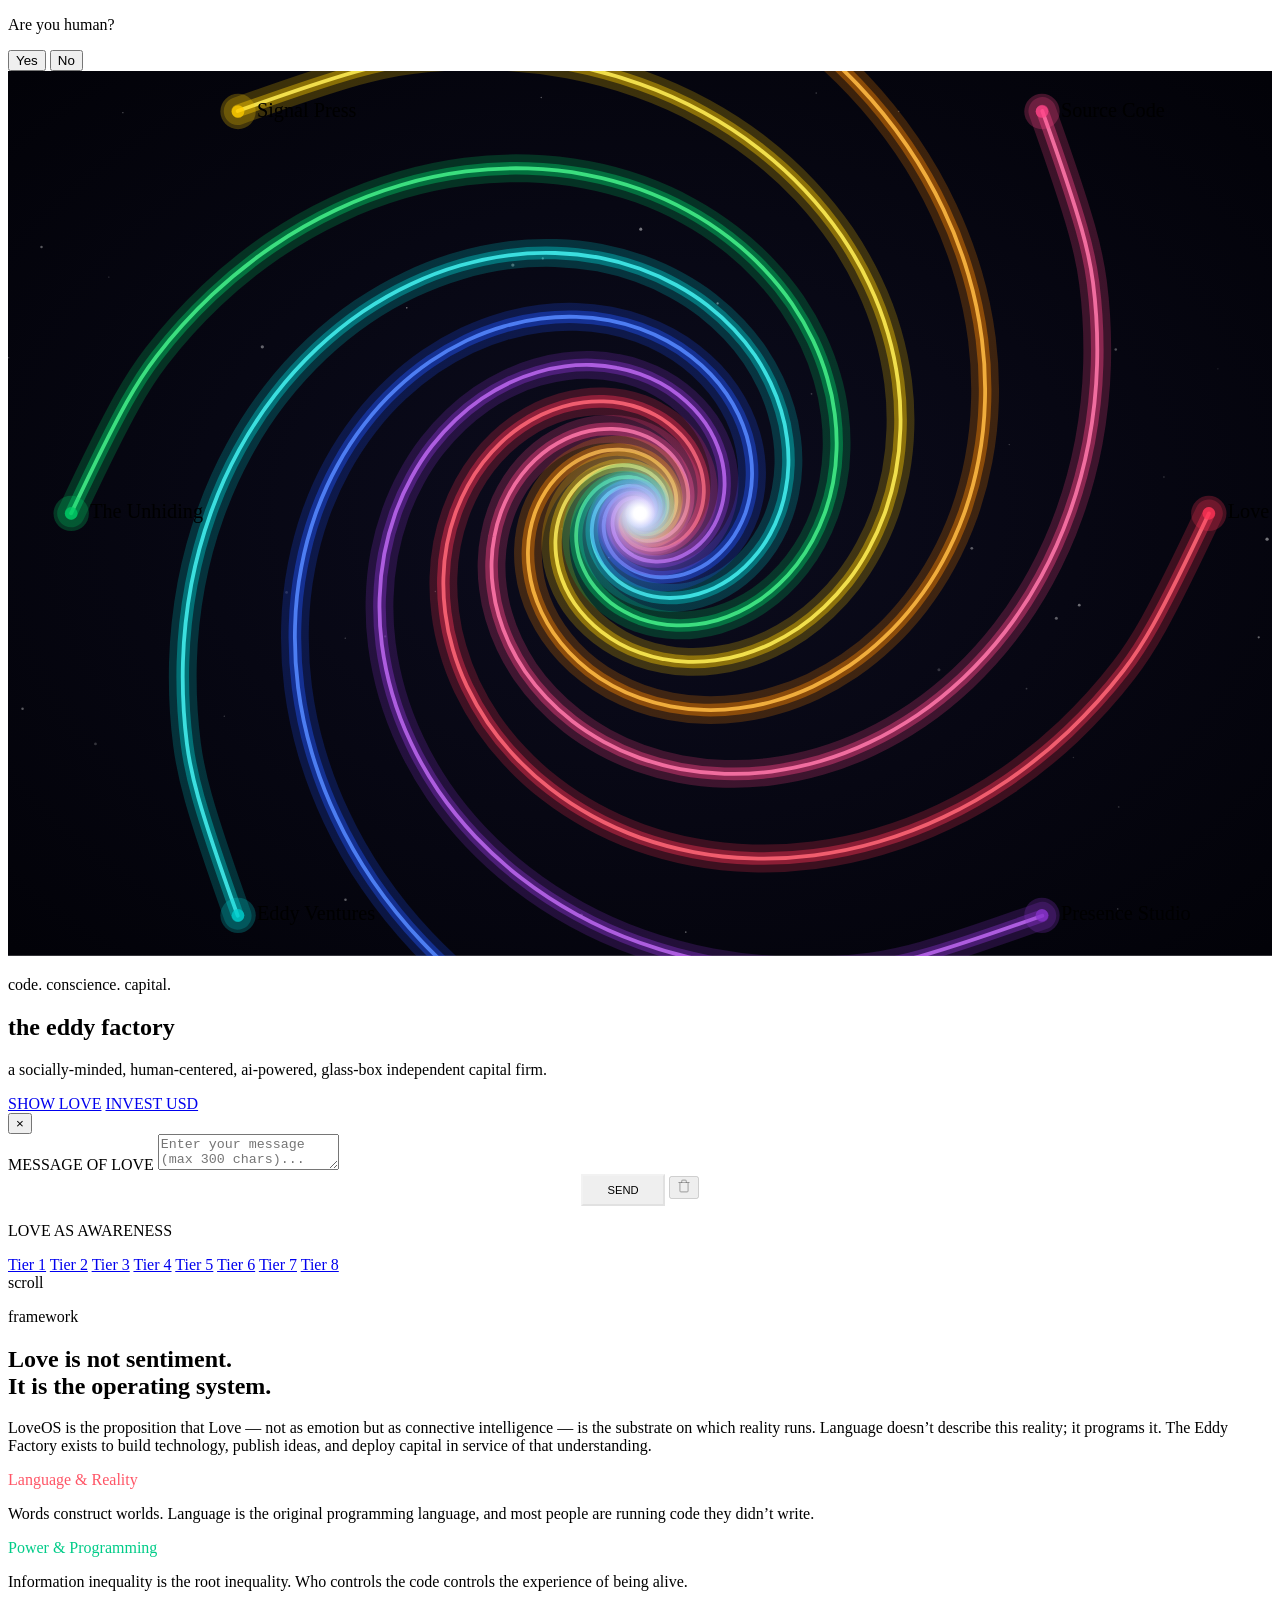
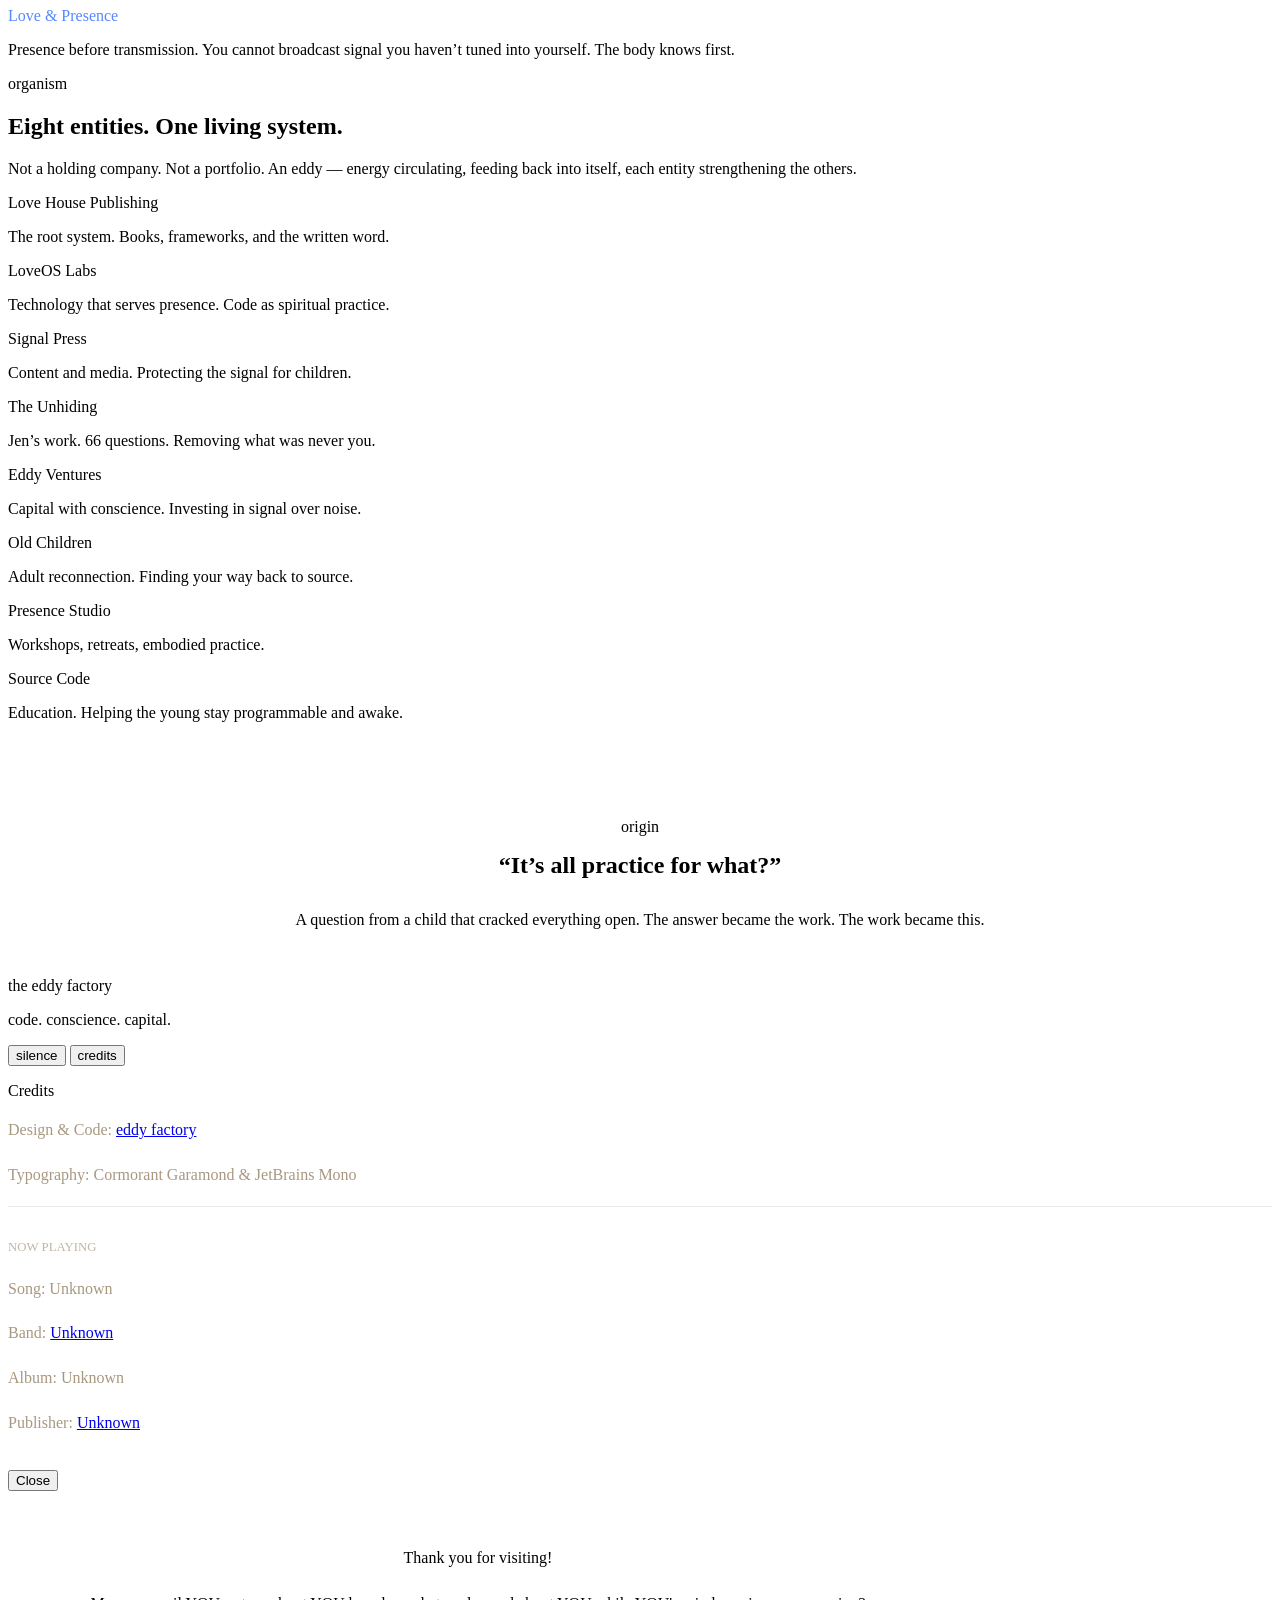
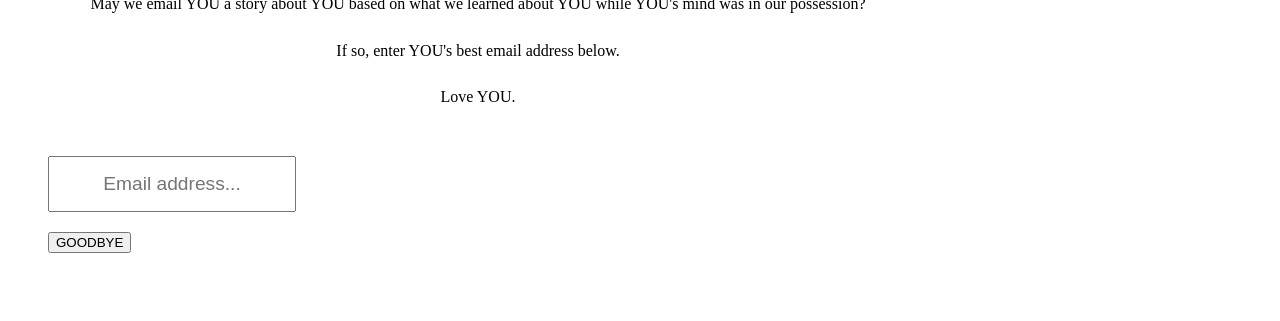
==== index.html @ 9c232c15 "removed nonsense comment" ====
<!DOCTYPE html>
<html lang="en">

<head>
  <meta charset="UTF-8">
  <meta name="viewport" content="width=device-width, initial-scale=1.0">
  <title>the eddy factory — code. conscience. capital.</title>
  <meta name="description" content="a socially-minded, human-centric, ai-powered, glass-box independent capital firm.">
  <link rel="icon" type="image/svg+xml"
    href="data:image/svg+xml,%3Csvg xmlns='http://www.w3.org/2000/svg' viewBox='0 0 100 100'%3E%3Ccircle cx='50' cy='50' r='40' fill='none' stroke='%23a89880' stroke-width='8' opacity='0.5'/%3E%3Ccircle cx='50' cy='50' r='15' fill='%23fffbe6'/%3E%3C/svg%3E">
  <link rel="preconnect" href="https://fonts.googleapis.com">
  <link rel="preconnect" href="https://fonts.gstatic.com" crossorigin>
  <link
    href="https://fonts.googleapis.com/css2?family=Cormorant+Garamond:ital,wght@0,300;0,400;0,500;0,600;1,300;1,400&family=JetBrains+Mono:wght@300;400&display=swap"
    rel="stylesheet">
  <link rel="stylesheet" href="style.css">
</head>

<body>

  <!-- ============================================================
     HUMAN MODAL
     ============================================================ -->
  <div id="humanModal" class="human-modal">
    <div class="human-modal-content">
      <p class="human-modal-q">Are you human?</p>
      <div class="human-modal-actions">
        <button class="human-btn">Yes</button>
        <button class="human-btn">No</button>
      </div>
    </div>
  </div>

  <!-- ============================================================
     HERO: Animated vortex with title overlay
     ============================================================ -->
  <section class="hero">
    <!-- ====== VORTEX SVG START ====== -->
    <svg viewBox="0 0 1000 700" xmlns="http://www.w3.org/2000/svg">
      <defs>
        <radialGradient id="bg" cx="50%" cy="50%" r="70%">
          <stop offset="0%" stop-color="#0c0c1e" />
          <stop offset="100%" stop-color="#020208" />
        </radialGradient>
        <radialGradient id="cg" cx="50%" cy="50%" r="50%">
          <stop offset="0%" stop-color="#ffffff" />
          <stop offset="15%" stop-color="#f0f0ff" stop-opacity="0.95" />
          <stop offset="35%" stop-color="#ccccff" stop-opacity="0.5" />
          <stop offset="60%" stop-color="#8888cc" stop-opacity="0.2" />
          <stop offset="100%" stop-color="#4444aa" stop-opacity="0" />
        </radialGradient>
        <radialGradient id="cw" cx="50%" cy="50%" r="50%">
          <stop offset="0%" stop-color="#ffffff" />
          <stop offset="40%" stop-color="#ffffff" stop-opacity="0.95" />
          <stop offset="100%" stop-color="#eeeeff" stop-opacity="0" />
        </radialGradient>
      </defs>
      <rect width="1000" height="700" fill="url(#bg)" />
      <g fill="#fff">
        <circle cx="639.4" cy="17.5" r="0.6" opacity="0.23" />
        <circle cx="736.5" cy="473.7" r="1.2" opacity="0.18" />
        <circle cx="421.9" cy="20.9" r="0.6" opacity="0.33" />
        <circle cx="26.5" cy="139.2" r="1.0" opacity="0.34" />
        <circle cx="220.4" cy="412.5" r="1.1" opacity="0.15" />
        <circle cx="805.8" cy="488.7" r="0.7" opacity="0.2" />
        <circle cx="957.2" cy="235.6" r="0.5" opacity="0.18" />
        <circle cx="847.5" cy="422.6" r="1.1" opacity="0.41" />
        <circle cx="536.2" cy="681.2" r="0.7" opacity="0.34" />
        <circle cx="829.4" cy="433.0" r="1.2" opacity="0.35" />
        <circle cx="704.6" cy="32.1" r="0.6" opacity="0.25" />
        <circle cx="79.8" cy="163.0" r="0.5" opacity="0.25" />
        <circle cx="635.7" cy="255.4" r="0.7" opacity="0.22" />
        <circle cx="267.0" cy="655.7" r="1.0" opacity="0.36" />
        <circle cx="171.1" cy="510.4" r="0.5" opacity="0.28" />
        <circle cx="989.5" cy="448.0" r="0.9" opacity="0.39" />
        <circle cx="842.9" cy="543.2" r="0.6" opacity="0.16" />
        <circle cx="315.5" cy="187.4" r="0.6" opacity="0.48" />
        <circle cx="876.4" cy="220.3" r="1.0" opacity="0.29" />
        <circle cx="914.5" cy="321.2" r="0.6" opacity="0.24" />
        <circle cx="561.4" cy="183.9" r="0.9" opacity="0.46" />
        <circle cx="399.4" cy="153.5" r="1.3" opacity="0.33" />
        <circle cx="90.9" cy="33.0" r="0.5" opacity="0.37" />
        <circle cx="792.1" cy="295.5" r="0.5" opacity="0.28" />
        <circle cx="996.1" cy="370.4" r="1.3" opacity="0.45" />
        <circle cx="11.5" cy="504.5" r="1.0" opacity="0.34" />
        <circle cx="266.8" cy="448.7" r="0.5" opacity="0.3" />
        <circle cx="453.7" cy="667.7" r="1.2" opacity="0.24" />
        <circle cx="500.6" cy="125.1" r="1.2" opacity="0.45" />
        <circle cx="298.4" cy="447.3" r="0.9" opacity="0.2" />
        <circle cx="762.5" cy="377.6" r="1.1" opacity="0.34" />
        <circle cx="0.6" cy="226.9" r="0.4" opacity="0.48" />
        <circle cx="878.7" cy="582.2" r="0.7" opacity="0.17" />
        <circle cx="878.0" cy="662.9" r="0.5" opacity="0.32" />
        <circle cx="69.2" cy="532.4" r="1.1" opacity="0.19" />
        <circle cx="475.3" cy="384.9" r="0.6" opacity="0.46" />
        <circle cx="423.1" cy="148.3" r="0.9" opacity="0.41" />
        <circle cx="201.2" cy="218.2" r="1.3" opacity="0.38" />
        <circle cx="438.1" cy="362.3" r="0.5" opacity="0.23" />
        <circle cx="338.1" cy="411.8" r="0.6" opacity="0.23" />
      </g>
      <g class="spiral-group">
        <path
          d="M 950.1,350.0 C 909.1,436.9 896.3,456.4 882.5,474.3 C 869.1,491.7 854.3,507.9 838.8,522.6 C 823.7,536.9 807.4,549.9 790.8,561.3 C 774.6,572.3 757.5,582.1 740.2,590.2 C 723.5,598.2 706.1,604.7 688.8,609.8 C 671.9,614.8 654.7,618.3 637.8,620.5 C 621.4,622.6 604.8,623.4 588.7,622.9 C 573.0,622.5 557.4,620.8 542.4,617.9 C 527.9,615.2 513.6,611.3 500.0,606.5 C 486.8,601.7 474.0,596.0 462.1,589.4 C 450.5,583.1 439.4,575.8 429.2,567.9 C 419.3,560.3 410.0,551.9 401.7,543.0 C 393.5,534.4 386.1,525.2 379.6,515.7 C 373.3,506.4 367.8,496.7 363.1,486.9 C 358.6,477.3 354.8,467.4 352.0,457.6 C 349.1,448.0 347.1,438.2 345.9,428.5 C 344.7,419.2 344.2,409.7 344.5,400.5 C 344.7,391.6 345.7,382.7 347.3,374.2 C 348.9,365.9 351.1,357.7 353.9,350.0 C 356.6,342.5 359.9,335.2 363.6,328.4 C 367.2,321.8 371.3,315.5 375.8,309.7 C 380.2,304.0 385.0,298.7 390.0,294.0 C 394.9,289.3 400.2,285.1 405.6,281.4 C 410.9,277.8 416.4,274.7 422.0,272.0 C 427.5,269.4 433.1,267.3 438.7,265.6 C 444.2,264.0 449.8,262.9 455.3,262.2 C 460.6,261.5 466.0,261.2 471.2,261.4 C 476.3,261.5 481.4,262.1 486.2,263.0 C 490.9,263.9 495.6,265.2 500.0,266.7 C 504.3,268.3 508.4,270.1 512.3,272.3 C 516.1,274.3 519.7,276.7 523.0,279.2 C 526.2,281.7 529.2,284.5 531.9,287.3 C 534.6,290.1 537.0,293.1 539.1,296.2 C 541.1,299.2 542.9,302.4 544.4,305.6 C 545.9,308.7 547.1,311.9 548.1,315.1 C 549.0,318.2 549.6,321.4 550.0,324.5 C 550.4,327.5 550.6,330.6 550.5,333.6 C 550.4,336.5 550.1,339.4 549.6,342.1 C 549.1,344.8 548.3,347.5 547.4,350.0 C 546.6,352.4 545.5,354.8 544.3,357.0 C 543.1,359.2 541.8,361.2 540.3,363.1 C 538.9,364.9 537.3,366.6 535.7,368.2 C 534.1,369.7 532.4,371.1 530.6,372.3 C 528.9,373.4 527.1,374.5 525.3,375.3 C 523.6,376.2 521.7,376.9 519.9,377.4 C 518.1,377.9 516.3,378.3 514.5,378.5 C 512.8,378.7 511.0,378.8 509.3,378.8 C 507.7,378.7 506.1,378.5 504.5,378.2 C 502.9,378.0 501.4,377.5 500.0,377.0 C 498.6,376.5 497.3,375.9 496.0,375.2 C 494.8,374.6 493.6,373.8 492.5,373.0 C 491.5,372.2 490.5,371.3 489.6,370.3 C 488.8,369.4 488.0,368.5 487.3,367.5 C 486.6,366.5 486.1,365.5 485.6,364.4 C 485.1,363.4 484.7,362.4 484.4,361.3 C 484.1,360.3 483.9,359.3 483.8,358.3 C 483.6,357.3 483.6,356.3 483.6,355.3 C 483.6,354.4 483.7,353.4 483.9,352.5 C 484.1,351.7 484.3,350.8 484.6,350.0 C 484.9,349.2 485.2,348.4 485.6,347.7 C 486.0,347.0 486.4,346.4 486.9,345.7 C 487.4,345.2 487.9,344.6 488.4,344.1 C 488.9,343.6 489.5,343.2 490.1,342.8 C 490.6,342.4 491.2,342.1 491.8,341.8 C 492.4,341.5 492.9,341.3 493.5,341.1 C 494.1,340.9 494.7,340.8 495.3,340.7 C 495.8,340.7 496.4,340.6 497.0,340.7 C 497.5,340.7 498.0,340.7 498.5,340.8 C 499.0,340.9 499.5,341.1 500.0,341.2 C 500.5,341.4 500.9,341.6 501.3,341.8 C 501.7,342.0 502.1,342.3 502.4,342.5 C 502.8,342.8 503.1,343.1 503.4,343.4 C 503.6,343.7 503.9,344.0 504.1,344.3 C 504.3,344.6 504.5,345.0 504.7,345.3 C 504.8,345.6 505.0,346.0 505.1,346.3 C 505.2,346.6 505.2,347.0 505.3,347.3 C 505.3,347.6 505.3,348.0 505.3,348.3 C 505.3,348.6 505.3,348.9 505.2,349.2 C 505.2,349.5 505.0,349.9 505.0,350.0"
          fill="none" stroke="#ff3355" stroke-width="22" stroke-linecap="round" opacity="0.22" />
        <path
          d="M 950.1,350.0 C 909.1,436.9 896.3,456.4 882.5,474.3 C 869.1,491.7 854.3,507.9 838.8,522.6 C 823.7,536.9 807.4,549.9 790.8,561.3 C 774.6,572.3 757.5,582.1 740.2,590.2 C 723.5,598.2 706.1,604.7 688.8,609.8 C 671.9,614.8 654.7,618.3 637.8,620.5 C 621.4,622.6 604.8,623.4 588.7,622.9 C 573.0,622.5 557.4,620.8 542.4,617.9 C 527.9,615.2 513.6,611.3 500.0,606.5 C 486.8,601.7 474.0,596.0 462.1,589.4 C 450.5,583.1 439.4,575.8 429.2,567.9 C 419.3,560.3 410.0,551.9 401.7,543.0 C 393.5,534.4 386.1,525.2 379.6,515.7 C 373.3,506.4 367.8,496.7 363.1,486.9 C 358.6,477.3 354.8,467.4 352.0,457.6 C 349.1,448.0 347.1,438.2 345.9,428.5 C 344.7,419.2 344.2,409.7 344.5,400.5 C 344.7,391.6 345.7,382.7 347.3,374.2 C 348.9,365.9 351.1,357.7 353.9,350.0 C 356.6,342.5 359.9,335.2 363.6,328.4 C 367.2,321.8 371.3,315.5 375.8,309.7 C 380.2,304.0 385.0,298.7 390.0,294.0 C 394.9,289.3 400.2,285.1 405.6,281.4 C 410.9,277.8 416.4,274.7 422.0,272.0 C 427.5,269.4 433.1,267.3 438.7,265.6 C 444.2,264.0 449.8,262.9 455.3,262.2 C 460.6,261.5 466.0,261.2 471.2,261.4 C 476.3,261.5 481.4,262.1 486.2,263.0 C 490.9,263.9 495.6,265.2 500.0,266.7 C 504.3,268.3 508.4,270.1 512.3,272.3 C 516.1,274.3 519.7,276.7 523.0,279.2 C 526.2,281.7 529.2,284.5 531.9,287.3 C 534.6,290.1 537.0,293.1 539.1,296.2 C 541.1,299.2 542.9,302.4 544.4,305.6 C 545.9,308.7 547.1,311.9 548.1,315.1 C 549.0,318.2 549.6,321.4 550.0,324.5 C 550.4,327.5 550.6,330.6 550.5,333.6 C 550.4,336.5 550.1,339.4 549.6,342.1 C 549.1,344.8 548.3,347.5 547.4,350.0 C 546.6,352.4 545.5,354.8 544.3,357.0 C 543.1,359.2 541.8,361.2 540.3,363.1 C 538.9,364.9 537.3,366.6 535.7,368.2 C 534.1,369.7 532.4,371.1 530.6,372.3 C 528.9,373.4 527.1,374.5 525.3,375.3 C 523.6,376.2 521.7,376.9 519.9,377.4 C 518.1,377.9 516.3,378.3 514.5,378.5 C 512.8,378.7 511.0,378.8 509.3,378.8 C 507.7,378.7 506.1,378.5 504.5,378.2 C 502.9,378.0 501.4,377.5 500.0,377.0 C 498.6,376.5 497.3,375.9 496.0,375.2 C 494.8,374.6 493.6,373.8 492.5,373.0 C 491.5,372.2 490.5,371.3 489.6,370.3 C 488.8,369.4 488.0,368.5 487.3,367.5 C 486.6,366.5 486.1,365.5 485.6,364.4 C 485.1,363.4 484.7,362.4 484.4,361.3 C 484.1,360.3 483.9,359.3 483.8,358.3 C 483.6,357.3 483.6,356.3 483.6,355.3 C 483.6,354.4 483.7,353.4 483.9,352.5 C 484.1,351.7 484.3,350.8 484.6,350.0 C 484.9,349.2 485.2,348.4 485.6,347.7 C 486.0,347.0 486.4,346.4 486.9,345.7 C 487.4,345.2 487.9,344.6 488.4,344.1 C 488.9,343.6 489.5,343.2 490.1,342.8 C 490.6,342.4 491.2,342.1 491.8,341.8 C 492.4,341.5 492.9,341.3 493.5,341.1 C 494.1,340.9 494.7,340.8 495.3,340.7 C 495.8,340.7 496.4,340.6 497.0,340.7 C 497.5,340.7 498.0,340.7 498.5,340.8 C 499.0,340.9 499.5,341.1 500.0,341.2 C 500.5,341.4 500.9,341.6 501.3,341.8 C 501.7,342.0 502.1,342.3 502.4,342.5 C 502.8,342.8 503.1,343.1 503.4,343.4 C 503.6,343.7 503.9,344.0 504.1,344.3 C 504.3,344.6 504.5,345.0 504.7,345.3 C 504.8,345.6 505.0,346.0 505.1,346.3 C 505.2,346.6 505.2,347.0 505.3,347.3 C 505.3,347.6 505.3,348.0 505.3,348.3 C 505.3,348.6 505.3,348.9 505.2,349.2 C 505.2,349.5 505.0,349.9 505.0,350.0"
          fill="none" stroke="#ff3355" stroke-width="10" stroke-linecap="round" opacity="0.4" />
        <path
          d="M 950.1,350.0 C 909.1,436.9 896.3,456.4 882.5,474.3 C 869.1,491.7 854.3,507.9 838.8,522.6 C 823.7,536.9 807.4,549.9 790.8,561.3 C 774.6,572.3 757.5,582.1 740.2,590.2 C 723.5,598.2 706.1,604.7 688.8,609.8 C 671.9,614.8 654.7,618.3 637.8,620.5 C 621.4,622.6 604.8,623.4 588.7,622.9 C 573.0,622.5 557.4,620.8 542.4,617.9 C 527.9,615.2 513.6,611.3 500.0,606.5 C 486.8,601.7 474.0,596.0 462.1,589.4 C 450.5,583.1 439.4,575.8 429.2,567.9 C 419.3,560.3 410.0,551.9 401.7,543.0 C 393.5,534.4 386.1,525.2 379.6,515.7 C 373.3,506.4 367.8,496.7 363.1,486.9 C 358.6,477.3 354.8,467.4 352.0,457.6 C 349.1,448.0 347.1,438.2 345.9,428.5 C 344.7,419.2 344.2,409.7 344.5,400.5 C 344.7,391.6 345.7,382.7 347.3,374.2 C 348.9,365.9 351.1,357.7 353.9,350.0 C 356.6,342.5 359.9,335.2 363.6,328.4 C 367.2,321.8 371.3,315.5 375.8,309.7 C 380.2,304.0 385.0,298.7 390.0,294.0 C 394.9,289.3 400.2,285.1 405.6,281.4 C 410.9,277.8 416.4,274.7 422.0,272.0 C 427.5,269.4 433.1,267.3 438.7,265.6 C 444.2,264.0 449.8,262.9 455.3,262.2 C 460.6,261.5 466.0,261.2 471.2,261.4 C 476.3,261.5 481.4,262.1 486.2,263.0 C 490.9,263.9 495.6,265.2 500.0,266.7 C 504.3,268.3 508.4,270.1 512.3,272.3 C 516.1,274.3 519.7,276.7 523.0,279.2 C 526.2,281.7 529.2,284.5 531.9,287.3 C 534.6,290.1 537.0,293.1 539.1,296.2 C 541.1,299.2 542.9,302.4 544.4,305.6 C 545.9,308.7 547.1,311.9 548.1,315.1 C 549.0,318.2 549.6,321.4 550.0,324.5 C 550.4,327.5 550.6,330.6 550.5,333.6 C 550.4,336.5 550.1,339.4 549.6,342.1 C 549.1,344.8 548.3,347.5 547.4,350.0 C 546.6,352.4 545.5,354.8 544.3,357.0 C 543.1,359.2 541.8,361.2 540.3,363.1 C 538.9,364.9 537.3,366.6 535.7,368.2 C 534.1,369.7 532.4,371.1 530.6,372.3 C 528.9,373.4 527.1,374.5 525.3,375.3 C 523.6,376.2 521.7,376.9 519.9,377.4 C 518.1,377.9 516.3,378.3 514.5,378.5 C 512.8,378.7 511.0,378.8 509.3,378.8 C 507.7,378.7 506.1,378.5 504.5,378.2 C 502.9,378.0 501.4,377.5 500.0,377.0 C 498.6,376.5 497.3,375.9 496.0,375.2 C 494.8,374.6 493.6,373.8 492.5,373.0 C 491.5,372.2 490.5,371.3 489.6,370.3 C 488.8,369.4 488.0,368.5 487.3,367.5 C 486.6,366.5 486.1,365.5 485.6,364.4 C 485.1,363.4 484.7,362.4 484.4,361.3 C 484.1,360.3 483.9,359.3 483.8,358.3 C 483.6,357.3 483.6,356.3 483.6,355.3 C 483.6,354.4 483.7,353.4 483.9,352.5 C 484.1,351.7 484.3,350.8 484.6,350.0 C 484.9,349.2 485.2,348.4 485.6,347.7 C 486.0,347.0 486.4,346.4 486.9,345.7 C 487.4,345.2 487.9,344.6 488.4,344.1 C 488.9,343.6 489.5,343.2 490.1,342.8 C 490.6,342.4 491.2,342.1 491.8,341.8 C 492.4,341.5 492.9,341.3 493.5,341.1 C 494.1,340.9 494.7,340.8 495.3,340.7 C 495.8,340.7 496.4,340.6 497.0,340.7 C 497.5,340.7 498.0,340.7 498.5,340.8 C 499.0,340.9 499.5,341.1 500.0,341.2 C 500.5,341.4 500.9,341.6 501.3,341.8 C 501.7,342.0 502.1,342.3 502.4,342.5 C 502.8,342.8 503.1,343.1 503.4,343.4 C 503.6,343.7 503.9,344.0 504.1,344.3 C 504.3,344.6 504.5,345.0 504.7,345.3 C 504.8,345.6 505.0,346.0 505.1,346.3 C 505.2,346.6 505.2,347.0 505.3,347.3 C 505.3,347.6 505.3,348.0 505.3,348.3 C 505.3,348.6 505.3,348.9 505.2,349.2 C 505.2,349.5 505.0,349.9 505.0,350.0"
          fill="none" stroke="#ff6677" stroke-width="3" stroke-linecap="round" opacity="0.88" />
        <path
          d="M 818.3,31.7 C 850.7,122.2 855.5,145.0 858.4,167.4 C 861.2,189.2 862.2,211.2 861.6,232.5 C 861.0,253.3 858.7,273.9 855.0,293.8 C 851.3,313.1 846.2,332.0 839.7,350.0 C 833.5,367.5 825.9,384.4 817.2,400.2 C 808.8,415.6 799.2,430.3 788.7,443.8 C 778.6,456.9 767.4,469.2 755.7,480.3 C 744.3,491.0 732.1,500.9 719.5,509.5 C 707.2,517.8 694.4,525.2 681.3,531.3 C 668.7,537.3 655.6,542.3 642.5,546.1 C 629.8,549.8 616.8,552.5 604.0,554.2 C 591.6,555.8 579.1,556.4 566.9,556.0 C 555.1,555.7 543.3,554.4 532.0,552.3 C 521.0,550.2 510.2,547.2 500.0,543.6 C 490.0,540.0 480.4,535.7 471.4,530.7 C 462.6,525.9 454.2,520.5 446.5,514.5 C 439.1,508.7 432.1,502.4 425.8,495.7 C 419.6,489.2 414.0,482.2 409.1,475.1 C 404.4,468.1 400.2,460.7 396.7,453.3 C 393.3,446.1 390.4,438.6 388.3,431.2 C 386.1,424.0 384.6,416.6 383.7,409.3 C 382.7,402.2 382.4,395.1 382.6,388.1 C 382.8,381.4 383.5,374.7 384.8,368.3 C 385.9,362.0 387.6,355.8 389.7,350.0 C 391.7,344.3 394.2,338.8 397.0,333.7 C 399.7,328.7 402.9,323.9 406.3,319.5 C 409.6,315.3 413.2,311.3 417.0,307.7 C 420.7,304.2 424.7,301.0 428.7,298.2 C 432.7,295.5 436.9,293.1 441.1,291.1 C 445.2,289.2 449.5,287.6 453.7,286.3 C 457.9,285.1 462.1,284.2 466.2,283.7 C 470.3,283.2 474.3,283.0 478.3,283.1 C 482.1,283.2 485.9,283.6 489.6,284.3 C 493.2,285.0 496.7,286.0 500.0,287.2 C 503.2,288.3 506.4,289.7 509.3,291.3 C 512.1,292.9 514.9,294.7 517.4,296.6 C 519.8,298.5 522.1,300.5 524.1,302.7 C 526.1,304.8 527.9,307.1 529.5,309.4 C 531.0,311.7 532.4,314.0 533.5,316.5 C 534.7,318.8 535.6,321.2 536.3,323.6 C 537.0,326.0 537.5,328.4 537.8,330.8 C 538.1,333.1 538.2,335.4 538.1,337.6 C 538.0,339.8 537.8,342.0 537.4,344.1 C 537.0,346.1 536.5,348.1 535.8,350.0 C 535.2,351.8 534.3,353.6 533.4,355.3 C 532.5,356.9 531.5,358.5 530.4,359.9 C 529.4,361.3 528.2,362.6 527.0,363.7 C 525.7,364.9 524.5,365.9 523.1,366.8 C 521.8,367.7 520.5,368.5 519.1,369.1 C 517.8,369.7 516.4,370.3 515.0,370.7 C 513.7,371.1 512.3,371.3 511.0,371.5 C 509.7,371.7 508.3,371.8 507.1,371.7 C 505.8,371.7 504.6,371.5 503.4,371.3 C 502.2,371.1 501.1,370.8 500.0,370.4 C 499.0,370.0 497.9,369.6 497.0,369.0 C 496.1,368.5 495.2,368.0 494.4,367.3 C 493.6,366.7 492.8,366.1 492.2,365.4 C 491.5,364.7 490.9,363.9 490.4,363.2 C 489.9,362.4 489.5,361.7 489.1,360.9 C 488.7,360.1 488.5,359.3 488.2,358.6 C 488.0,357.8 487.8,357.0 487.7,356.2 C 487.6,355.5 487.6,354.8 487.6,354.0 C 487.6,353.3 487.7,352.6 487.9,351.9 C 488.0,351.3 488.2,350.6 488.4,350.0 C 488.6,349.4 488.8,348.8 489.1,348.3 C 489.4,347.8 489.8,347.3 490.1,346.8 C 490.5,346.3 490.8,345.9 491.3,345.5 C 491.6,345.2 492.1,344.8 492.5,344.5 C 492.9,344.3 493.3,344.0 493.8,343.8 C 494.2,343.6 494.7,343.4 495.1,343.3 C 495.6,343.2 496.0,343.1 496.4,343.0 C 496.9,343.0 497.3,342.9 497.7,343.0 C 498.1,343.0 498.5,343.0 498.9,343.1 C 499.3,343.1 499.6,343.3 500.0,343.4 C 500.3,343.5 500.7,343.6 501.0,343.8 C 501.3,344.0 501.6,344.2 501.8,344.4 C 502.1,344.6 502.3,344.8 502.5,345.0 C 502.7,345.2 502.9,345.5 503.1,345.7 C 503.3,346.0 503.5,346.3 503.5,346.5"
          fill="none" stroke="#ff4488" stroke-width="22" stroke-linecap="round" opacity="0.22" />
        <path
          d="M 818.3,31.7 C 850.7,122.2 855.5,145.0 858.4,167.4 C 861.2,189.2 862.2,211.2 861.6,232.5 C 861.0,253.3 858.7,273.9 855.0,293.8 C 851.3,313.1 846.2,332.0 839.7,350.0 C 833.5,367.5 825.9,384.4 817.2,400.2 C 808.8,415.6 799.2,430.3 788.7,443.8 C 778.6,456.9 767.4,469.2 755.7,480.3 C 744.3,491.0 732.1,500.9 719.5,509.5 C 707.2,517.8 694.4,525.2 681.3,531.3 C 668.7,537.3 655.6,542.3 642.5,546.1 C 629.8,549.8 616.8,552.5 604.0,554.2 C 591.6,555.8 579.1,556.4 566.9,556.0 C 555.1,555.7 543.3,554.4 532.0,552.3 C 521.0,550.2 510.2,547.2 500.0,543.6 C 490.0,540.0 480.4,535.7 471.4,530.7 C 462.6,525.9 454.2,520.5 446.5,514.5 C 439.1,508.7 432.1,502.4 425.8,495.7 C 419.6,489.2 414.0,482.2 409.1,475.1 C 404.4,468.1 400.2,460.7 396.7,453.3 C 393.3,446.1 390.4,438.6 388.3,431.2 C 386.1,424.0 384.6,416.6 383.7,409.3 C 382.7,402.2 382.4,395.1 382.6,388.1 C 382.8,381.4 383.5,374.7 384.8,368.3 C 385.9,362.0 387.6,355.8 389.7,350.0 C 391.7,344.3 394.2,338.8 397.0,333.7 C 399.7,328.7 402.9,323.9 406.3,319.5 C 409.6,315.3 413.2,311.3 417.0,307.7 C 420.7,304.2 424.7,301.0 428.7,298.2 C 432.7,295.5 436.9,293.1 441.1,291.1 C 445.2,289.2 449.5,287.6 453.7,286.3 C 457.9,285.1 462.1,284.2 466.2,283.7 C 470.3,283.2 474.3,283.0 478.3,283.1 C 482.1,283.2 485.9,283.6 489.6,284.3 C 493.2,285.0 496.7,286.0 500.0,287.2 C 503.2,288.3 506.4,289.7 509.3,291.3 C 512.1,292.9 514.9,294.7 517.4,296.6 C 519.8,298.5 522.1,300.5 524.1,302.7 C 526.1,304.8 527.9,307.1 529.5,309.4 C 531.0,311.7 532.4,314.0 533.5,316.5 C 534.7,318.8 535.6,321.2 536.3,323.6 C 537.0,326.0 537.5,328.4 537.8,330.8 C 538.1,333.1 538.2,335.4 538.1,337.6 C 538.0,339.8 537.8,342.0 537.4,344.1 C 537.0,346.1 536.5,348.1 535.8,350.0 C 535.2,351.8 534.3,353.6 533.4,355.3 C 532.5,356.9 531.5,358.5 530.4,359.9 C 529.4,361.3 528.2,362.6 527.0,363.7 C 525.7,364.9 524.5,365.9 523.1,366.8 C 521.8,367.7 520.5,368.5 519.1,369.1 C 517.8,369.7 516.4,370.3 515.0,370.7 C 513.7,371.1 512.3,371.3 511.0,371.5 C 509.7,371.7 508.3,371.8 507.1,371.7 C 505.8,371.7 504.6,371.5 503.4,371.3 C 502.2,371.1 501.1,370.8 500.0,370.4 C 499.0,370.0 497.9,369.6 497.0,369.0 C 496.1,368.5 495.2,368.0 494.4,367.3 C 493.6,366.7 492.8,366.1 492.2,365.4 C 491.5,364.7 490.9,363.9 490.4,363.2 C 489.9,362.4 489.5,361.7 489.1,360.9 C 488.7,360.1 488.5,359.3 488.2,358.6 C 488.0,357.8 487.8,357.0 487.7,356.2 C 487.6,355.5 487.6,354.8 487.6,354.0 C 487.6,353.3 487.7,352.6 487.9,351.9 C 488.0,351.3 488.2,350.6 488.4,350.0 C 488.6,349.4 488.8,348.8 489.1,348.3 C 489.4,347.8 489.8,347.3 490.1,346.8 C 490.5,346.3 490.8,345.9 491.3,345.5 C 491.6,345.2 492.1,344.8 492.5,344.5 C 492.9,344.3 493.3,344.0 493.8,343.8 C 494.2,343.6 494.7,343.4 495.1,343.3 C 495.6,343.2 496.0,343.1 496.4,343.0 C 496.9,343.0 497.3,342.9 497.7,343.0 C 498.1,343.0 498.5,343.0 498.9,343.1 C 499.3,343.1 499.6,343.3 500.0,343.4 C 500.3,343.5 500.7,343.6 501.0,343.8 C 501.3,344.0 501.6,344.2 501.8,344.4 C 502.1,344.6 502.3,344.8 502.5,345.0 C 502.7,345.2 502.9,345.5 503.1,345.7 C 503.3,346.0 503.5,346.3 503.5,346.5"
          fill="none" stroke="#ff4488" stroke-width="10" stroke-linecap="round" opacity="0.4" />
        <path
          d="M 818.3,31.7 C 850.7,122.2 855.5,145.0 858.4,167.4 C 861.2,189.2 862.2,211.2 861.6,232.5 C 861.0,253.3 858.7,273.9 855.0,293.8 C 851.3,313.1 846.2,332.0 839.7,350.0 C 833.5,367.5 825.9,384.4 817.2,400.2 C 808.8,415.6 799.2,430.3 788.7,443.8 C 778.6,456.9 767.4,469.2 755.7,480.3 C 744.3,491.0 732.1,500.9 719.5,509.5 C 707.2,517.8 694.4,525.2 681.3,531.3 C 668.7,537.3 655.6,542.3 642.5,546.1 C 629.8,549.8 616.8,552.5 604.0,554.2 C 591.6,555.8 579.1,556.4 566.9,556.0 C 555.1,555.7 543.3,554.4 532.0,552.3 C 521.0,550.2 510.2,547.2 500.0,543.6 C 490.0,540.0 480.4,535.7 471.4,530.7 C 462.6,525.9 454.2,520.5 446.5,514.5 C 439.1,508.7 432.1,502.4 425.8,495.7 C 419.6,489.2 414.0,482.2 409.1,475.1 C 404.4,468.1 400.2,460.7 396.7,453.3 C 393.3,446.1 390.4,438.6 388.3,431.2 C 386.1,424.0 384.6,416.6 383.7,409.3 C 382.7,402.2 382.4,395.1 382.6,388.1 C 382.8,381.4 383.5,374.7 384.8,368.3 C 385.9,362.0 387.6,355.8 389.7,350.0 C 391.7,344.3 394.2,338.8 397.0,333.7 C 399.7,328.7 402.9,323.9 406.3,319.5 C 409.6,315.3 413.2,311.3 417.0,307.7 C 420.7,304.2 424.7,301.0 428.7,298.2 C 432.7,295.5 436.9,293.1 441.1,291.1 C 445.2,289.2 449.5,287.6 453.7,286.3 C 457.9,285.1 462.1,284.2 466.2,283.7 C 470.3,283.2 474.3,283.0 478.3,283.1 C 482.1,283.2 485.9,283.6 489.6,284.3 C 493.2,285.0 496.7,286.0 500.0,287.2 C 503.2,288.3 506.4,289.7 509.3,291.3 C 512.1,292.9 514.9,294.7 517.4,296.6 C 519.8,298.5 522.1,300.5 524.1,302.7 C 526.1,304.8 527.9,307.1 529.5,309.4 C 531.0,311.7 532.4,314.0 533.5,316.5 C 534.7,318.8 535.6,321.2 536.3,323.6 C 537.0,326.0 537.5,328.4 537.8,330.8 C 538.1,333.1 538.2,335.4 538.1,337.6 C 538.0,339.8 537.8,342.0 537.4,344.1 C 537.0,346.1 536.5,348.1 535.8,350.0 C 535.2,351.8 534.3,353.6 533.4,355.3 C 532.5,356.9 531.5,358.5 530.4,359.9 C 529.4,361.3 528.2,362.6 527.0,363.7 C 525.7,364.9 524.5,365.9 523.1,366.8 C 521.8,367.7 520.5,368.5 519.1,369.1 C 517.8,369.7 516.4,370.3 515.0,370.7 C 513.7,371.1 512.3,371.3 511.0,371.5 C 509.7,371.7 508.3,371.8 507.1,371.7 C 505.8,371.7 504.6,371.5 503.4,371.3 C 502.2,371.1 501.1,370.8 500.0,370.4 C 499.0,370.0 497.9,369.6 497.0,369.0 C 496.1,368.5 495.2,368.0 494.4,367.3 C 493.6,366.7 492.8,366.1 492.2,365.4 C 491.5,364.7 490.9,363.9 490.4,363.2 C 489.9,362.4 489.5,361.7 489.1,360.9 C 488.7,360.1 488.5,359.3 488.2,358.6 C 488.0,357.8 487.8,357.0 487.7,356.2 C 487.6,355.5 487.6,354.8 487.6,354.0 C 487.6,353.3 487.7,352.6 487.9,351.9 C 488.0,351.3 488.2,350.6 488.4,350.0 C 488.6,349.4 488.8,348.8 489.1,348.3 C 489.4,347.8 489.8,347.3 490.1,346.8 C 490.5,346.3 490.8,345.9 491.3,345.5 C 491.6,345.2 492.1,344.8 492.5,344.5 C 492.9,344.3 493.3,344.0 493.8,343.8 C 494.2,343.6 494.7,343.4 495.1,343.3 C 495.6,343.2 496.0,343.1 496.4,343.0 C 496.9,343.0 497.3,342.9 497.7,343.0 C 498.1,343.0 498.5,343.0 498.9,343.1 C 499.3,343.1 499.6,343.3 500.0,343.4 C 500.3,343.5 500.7,343.6 501.0,343.8 C 501.3,344.0 501.6,344.2 501.8,344.4 C 502.1,344.6 502.3,344.8 502.5,345.0 C 502.7,345.2 502.9,345.5 503.1,345.7 C 503.3,346.0 503.5,346.3 503.5,346.5"
          fill="none" stroke="#ff77aa" stroke-width="3" stroke-linecap="round" opacity="0.88" />
        <path
          d="M 500.0,-100.1 C 586.9,-59.1 606.4,-46.3 624.3,-32.5 C 641.7,-19.1 657.9,-4.3 672.6,11.2 C 686.9,26.3 699.9,42.6 711.3,59.2 C 722.3,75.4 732.1,92.5 740.2,109.8 C 748.2,126.5 754.7,143.9 759.8,161.2 C 764.8,178.1 768.3,195.3 770.5,212.2 C 772.6,228.6 773.4,245.2 772.9,261.3 C 772.5,277.0 770.8,292.6 767.9,307.6 C 765.2,322.1 761.3,336.4 756.5,350.0 C 751.7,363.2 746.0,376.0 739.4,387.9 C 733.1,399.5 725.8,410.6 717.9,420.8 C 710.3,430.7 701.9,440.0 693.0,448.3 C 684.4,456.5 675.2,463.9 665.7,470.4 C 656.4,476.7 646.7,482.2 636.9,486.9 C 627.3,491.4 617.4,495.2 607.6,498.0 C 598.0,500.9 588.2,502.9 578.5,504.1 C 569.2,505.3 559.7,505.8 550.5,505.5 C 541.6,505.3 532.7,504.3 524.2,502.7 C 515.9,501.1 507.7,498.9 500.0,496.1 C 492.5,493.4 485.2,490.1 478.4,486.4 C 471.8,482.8 465.5,478.7 459.7,474.2 C 454.0,469.8 448.7,465.0 444.0,460.0 C 439.3,455.1 435.1,449.8 431.4,444.4 C 427.8,439.1 424.7,433.6 422.0,428.0 C 419.4,422.5 417.3,416.9 415.6,411.3 C 414.0,405.8 412.9,400.2 412.2,394.7 C 411.5,389.4 411.2,384.0 411.4,378.8 C 411.5,373.7 412.1,368.6 413.0,363.8 C 413.9,359.1 415.2,354.4 416.7,350.0 C 418.3,345.7 420.1,341.6 422.3,337.7 C 424.3,333.9 426.7,330.3 429.2,327.0 C 431.7,323.8 434.5,320.8 437.3,318.1 C 440.1,315.4 443.1,313.0 446.2,310.9 C 449.2,308.9 452.4,307.1 455.6,305.6 C 458.7,304.1 461.9,302.9 465.1,301.9 C 468.2,301.0 471.4,300.4 474.5,300.0 C 477.5,299.6 480.6,299.4 483.6,299.5 C 486.5,299.6 489.4,299.9 492.1,300.4 C 494.8,300.9 497.5,301.7 500.0,302.6 C 502.4,303.4 504.8,304.5 507.0,305.7 C 509.2,306.9 511.2,308.2 513.1,309.7 C 514.9,311.1 516.6,312.7 518.2,314.3 C 519.7,315.9 521.1,317.6 522.3,319.4 C 523.4,321.1 524.5,322.9 525.3,324.7 C 526.2,326.4 526.9,328.3 527.4,330.1 C 527.9,331.9 528.3,333.7 528.5,335.5 C 528.7,337.2 528.8,339.0 528.8,340.7 C 528.7,342.3 528.5,343.9 528.2,345.5 C 528.0,347.1 527.5,348.6 527.0,350.0 C 526.5,351.4 525.9,352.7 525.2,354.0 C 524.6,355.2 523.8,356.4 523.0,357.5 C 522.2,358.5 521.3,359.5 520.3,360.4 C 519.4,361.2 518.5,362.0 517.5,362.7 C 516.5,363.4 515.5,363.9 514.4,364.4 C 513.4,364.9 512.4,365.3 511.3,365.6 C 510.3,365.9 509.3,366.1 508.3,366.2 C 507.3,366.4 506.3,366.4 505.3,366.4 C 504.4,366.4 503.4,366.3 502.5,366.1 C 501.7,365.9 500.8,365.7 500.0,365.4 C 499.2,365.1 498.4,364.8 497.7,364.4 C 497.0,364.0 496.4,363.6 495.7,363.1 C 495.2,362.6 494.6,362.1 494.1,361.6 C 493.6,361.1 493.2,360.5 492.8,359.9 C 492.4,359.4 492.1,358.8 491.8,358.2 C 491.5,357.6 491.3,357.1 491.1,356.5 C 490.9,355.9 490.8,355.3 490.7,354.7 C 490.7,354.2 490.6,353.6 490.7,353.0 C 490.7,352.5 490.7,352.0 490.8,351.5 C 490.9,351.0 491.1,350.5 491.2,350.0 C 491.4,349.5 491.6,349.1 491.8,348.7 C 492.0,348.3 492.3,347.9 492.5,347.6 C 492.8,347.2 493.1,346.9 493.4,346.6 C 493.7,346.4 494.0,346.1 494.3,345.9 C 494.6,345.7 495.0,345.5 495.3,345.3 C 495.6,345.2 496.0,345.0 496.3,344.9 C 496.6,344.8 497.0,344.8 497.3,344.7 C 497.6,344.7 498.0,344.7 498.3,344.7 C 498.6,344.7 498.9,344.7 499.2,344.8 C 499.5,344.8 499.9,345.0 500.0,345.0"
          fill="none" stroke="#ff8800" stroke-width="22" stroke-linecap="round" opacity="0.22" />
        <path
          d="M 500.0,-100.1 C 586.9,-59.1 606.4,-46.3 624.3,-32.5 C 641.7,-19.1 657.9,-4.3 672.6,11.2 C 686.9,26.3 699.9,42.6 711.3,59.2 C 722.3,75.4 732.1,92.5 740.2,109.8 C 748.2,126.5 754.7,143.9 759.8,161.2 C 764.8,178.1 768.3,195.3 770.5,212.2 C 772.6,228.6 773.4,245.2 772.9,261.3 C 772.5,277.0 770.8,292.6 767.9,307.6 C 765.2,322.1 761.3,336.4 756.5,350.0 C 751.7,363.2 746.0,376.0 739.4,387.9 C 733.1,399.5 725.8,410.6 717.9,420.8 C 710.3,430.7 701.9,440.0 693.0,448.3 C 684.4,456.5 675.2,463.9 665.7,470.4 C 656.4,476.7 646.7,482.2 636.9,486.9 C 627.3,491.4 617.4,495.2 607.6,498.0 C 598.0,500.9 588.2,502.9 578.5,504.1 C 569.2,505.3 559.7,505.8 550.5,505.5 C 541.6,505.3 532.7,504.3 524.2,502.7 C 515.9,501.1 507.7,498.9 500.0,496.1 C 492.5,493.4 485.2,490.1 478.4,486.4 C 471.8,482.8 465.5,478.7 459.7,474.2 C 454.0,469.8 448.7,465.0 444.0,460.0 C 439.3,455.1 435.1,449.8 431.4,444.4 C 427.8,439.1 424.7,433.6 422.0,428.0 C 419.4,422.5 417.3,416.9 415.6,411.3 C 414.0,405.8 412.9,400.2 412.2,394.7 C 411.5,389.4 411.2,384.0 411.4,378.8 C 411.5,373.7 412.1,368.6 413.0,363.8 C 413.9,359.1 415.2,354.4 416.7,350.0 C 418.3,345.7 420.1,341.6 422.3,337.7 C 424.3,333.9 426.7,330.3 429.2,327.0 C 431.7,323.8 434.5,320.8 437.3,318.1 C 440.1,315.4 443.1,313.0 446.2,310.9 C 449.2,308.9 452.4,307.1 455.6,305.6 C 458.7,304.1 461.9,302.9 465.1,301.9 C 468.2,301.0 471.4,300.4 474.5,300.0 C 477.5,299.6 480.6,299.4 483.6,299.5 C 486.5,299.6 489.4,299.9 492.1,300.4 C 494.8,300.9 497.5,301.7 500.0,302.6 C 502.4,303.4 504.8,304.5 507.0,305.7 C 509.2,306.9 511.2,308.2 513.1,309.7 C 514.9,311.1 516.6,312.7 518.2,314.3 C 519.7,315.9 521.1,317.6 522.3,319.4 C 523.4,321.1 524.5,322.9 525.3,324.7 C 526.2,326.4 526.9,328.3 527.4,330.1 C 527.9,331.9 528.3,333.7 528.5,335.5 C 528.7,337.2 528.8,339.0 528.8,340.7 C 528.7,342.3 528.5,343.9 528.2,345.5 C 528.0,347.1 527.5,348.6 527.0,350.0 C 526.5,351.4 525.9,352.7 525.2,354.0 C 524.6,355.2 523.8,356.4 523.0,357.5 C 522.2,358.5 521.3,359.5 520.3,360.4 C 519.4,361.2 518.5,362.0 517.5,362.7 C 516.5,363.4 515.5,363.9 514.4,364.4 C 513.4,364.9 512.4,365.3 511.3,365.6 C 510.3,365.9 509.3,366.1 508.3,366.2 C 507.3,366.4 506.3,366.4 505.3,366.4 C 504.4,366.4 503.4,366.3 502.5,366.1 C 501.7,365.9 500.8,365.7 500.0,365.4 C 499.2,365.1 498.4,364.8 497.7,364.4 C 497.0,364.0 496.4,363.6 495.7,363.1 C 495.2,362.6 494.6,362.1 494.1,361.6 C 493.6,361.1 493.2,360.5 492.8,359.9 C 492.4,359.4 492.1,358.8 491.8,358.2 C 491.5,357.6 491.3,357.1 491.1,356.5 C 490.9,355.9 490.8,355.3 490.7,354.7 C 490.7,354.2 490.6,353.6 490.7,353.0 C 490.7,352.5 490.7,352.0 490.8,351.5 C 490.9,351.0 491.1,350.5 491.2,350.0 C 491.4,349.5 491.6,349.1 491.8,348.7 C 492.0,348.3 492.3,347.9 492.5,347.6 C 492.8,347.2 493.1,346.9 493.4,346.6 C 493.7,346.4 494.0,346.1 494.3,345.9 C 494.6,345.7 495.0,345.5 495.3,345.3 C 495.6,345.2 496.0,345.0 496.3,344.9 C 496.6,344.8 497.0,344.8 497.3,344.7 C 497.6,344.7 498.0,344.7 498.3,344.7 C 498.6,344.7 498.9,344.7 499.2,344.8 C 499.5,344.8 499.9,345.0 500.0,345.0"
          fill="none" stroke="#ff8800" stroke-width="10" stroke-linecap="round" opacity="0.4" />
        <path
          d="M 500.0,-100.1 C 586.9,-59.1 606.4,-46.3 624.3,-32.5 C 641.7,-19.1 657.9,-4.3 672.6,11.2 C 686.9,26.3 699.9,42.6 711.3,59.2 C 722.3,75.4 732.1,92.5 740.2,109.8 C 748.2,126.5 754.7,143.9 759.8,161.2 C 764.8,178.1 768.3,195.3 770.5,212.2 C 772.6,228.6 773.4,245.2 772.9,261.3 C 772.5,277.0 770.8,292.6 767.9,307.6 C 765.2,322.1 761.3,336.4 756.5,350.0 C 751.7,363.2 746.0,376.0 739.4,387.9 C 733.1,399.5 725.8,410.6 717.9,420.8 C 710.3,430.7 701.9,440.0 693.0,448.3 C 684.4,456.5 675.2,463.9 665.7,470.4 C 656.4,476.7 646.7,482.2 636.9,486.9 C 627.3,491.4 617.4,495.2 607.6,498.0 C 598.0,500.9 588.2,502.9 578.5,504.1 C 569.2,505.3 559.7,505.8 550.5,505.5 C 541.6,505.3 532.7,504.3 524.2,502.7 C 515.9,501.1 507.7,498.9 500.0,496.1 C 492.5,493.4 485.2,490.1 478.4,486.4 C 471.8,482.8 465.5,478.7 459.7,474.2 C 454.0,469.8 448.7,465.0 444.0,460.0 C 439.3,455.1 435.1,449.8 431.4,444.4 C 427.8,439.1 424.7,433.6 422.0,428.0 C 419.4,422.5 417.3,416.9 415.6,411.3 C 414.0,405.8 412.9,400.2 412.2,394.7 C 411.5,389.4 411.2,384.0 411.4,378.8 C 411.5,373.7 412.1,368.6 413.0,363.8 C 413.9,359.1 415.2,354.4 416.7,350.0 C 418.3,345.7 420.1,341.6 422.3,337.7 C 424.3,333.9 426.7,330.3 429.2,327.0 C 431.7,323.8 434.5,320.8 437.3,318.1 C 440.1,315.4 443.1,313.0 446.2,310.9 C 449.2,308.9 452.4,307.1 455.6,305.6 C 458.7,304.1 461.9,302.9 465.1,301.9 C 468.2,301.0 471.4,300.4 474.5,300.0 C 477.5,299.6 480.6,299.4 483.6,299.5 C 486.5,299.6 489.4,299.9 492.1,300.4 C 494.8,300.9 497.5,301.7 500.0,302.6 C 502.4,303.4 504.8,304.5 507.0,305.7 C 509.2,306.9 511.2,308.2 513.1,309.7 C 514.9,311.1 516.6,312.7 518.2,314.3 C 519.7,315.9 521.1,317.6 522.3,319.4 C 523.4,321.1 524.5,322.9 525.3,324.7 C 526.2,326.4 526.9,328.3 527.4,330.1 C 527.9,331.9 528.3,333.7 528.5,335.5 C 528.7,337.2 528.8,339.0 528.8,340.7 C 528.7,342.3 528.5,343.9 528.2,345.5 C 528.0,347.1 527.5,348.6 527.0,350.0 C 526.5,351.4 525.9,352.7 525.2,354.0 C 524.6,355.2 523.8,356.4 523.0,357.5 C 522.2,358.5 521.3,359.5 520.3,360.4 C 519.4,361.2 518.5,362.0 517.5,362.7 C 516.5,363.4 515.5,363.9 514.4,364.4 C 513.4,364.9 512.4,365.3 511.3,365.6 C 510.3,365.9 509.3,366.1 508.3,366.2 C 507.3,366.4 506.3,366.4 505.3,366.4 C 504.4,366.4 503.4,366.3 502.5,366.1 C 501.7,365.9 500.8,365.7 500.0,365.4 C 499.2,365.1 498.4,364.8 497.7,364.4 C 497.0,364.0 496.4,363.6 495.7,363.1 C 495.2,362.6 494.6,362.1 494.1,361.6 C 493.6,361.1 493.2,360.5 492.8,359.9 C 492.4,359.4 492.1,358.8 491.8,358.2 C 491.5,357.6 491.3,357.1 491.1,356.5 C 490.9,355.9 490.8,355.3 490.7,354.7 C 490.7,354.2 490.6,353.6 490.7,353.0 C 490.7,352.5 490.7,352.0 490.8,351.5 C 490.9,351.0 491.1,350.5 491.2,350.0 C 491.4,349.5 491.6,349.1 491.8,348.7 C 492.0,348.3 492.3,347.9 492.5,347.6 C 492.8,347.2 493.1,346.9 493.4,346.6 C 493.7,346.4 494.0,346.1 494.3,345.9 C 494.6,345.7 495.0,345.5 495.3,345.3 C 495.6,345.2 496.0,345.0 496.3,344.9 C 496.6,344.8 497.0,344.8 497.3,344.7 C 497.6,344.7 498.0,344.7 498.3,344.7 C 498.6,344.7 498.9,344.7 499.2,344.8 C 499.5,344.8 499.9,345.0 500.0,345.0"
          fill="none" stroke="#ffbb44" stroke-width="3" stroke-linecap="round" opacity="0.88" />
        <path
          d="M 181.7,31.7 C 272.2,-0.7 295.0,-5.5 317.4,-8.4 C 339.2,-11.2 361.2,-12.2 382.5,-11.6 C 403.3,-11.0 423.9,-8.7 443.8,-5.0 C 463.1,-1.3 482.0,3.8 500.0,10.3 C 517.5,16.5 534.4,24.1 550.2,32.8 C 565.6,41.2 580.3,50.8 593.8,61.3 C 606.9,71.4 619.2,82.6 630.3,94.3 C 641.0,105.7 650.9,117.9 659.5,130.5 C 667.8,142.8 675.2,155.6 681.3,168.7 C 687.3,181.3 692.3,194.4 696.1,207.5 C 699.8,220.2 702.5,233.2 704.2,246.0 C 705.8,258.4 706.4,270.9 706.0,283.1 C 705.7,294.9 704.4,306.7 702.3,318.0 C 700.2,329.0 697.2,339.8 693.6,350.0 C 690.0,360.0 685.7,369.6 680.7,378.6 C 675.9,387.4 670.5,395.8 664.5,403.5 C 658.7,410.9 652.4,417.9 645.7,424.2 C 639.2,430.4 632.2,436.0 625.1,440.9 C 618.1,445.6 610.7,449.8 603.3,453.3 C 596.1,456.7 588.6,459.6 581.2,461.7 C 574.0,463.9 566.6,465.4 559.3,466.3 C 552.2,467.3 545.1,467.6 538.1,467.4 C 531.4,467.2 524.7,466.5 518.3,465.2 C 512.0,464.1 505.8,462.4 500.0,460.3 C 494.3,458.3 488.8,455.8 483.7,453.0 C 478.7,450.3 473.9,447.1 469.5,443.7 C 465.3,440.4 461.3,436.8 457.7,433.0 C 454.2,429.3 451.0,425.3 448.2,421.3 C 445.5,417.3 443.1,413.1 441.1,408.9 C 439.2,404.8 437.6,400.5 436.3,396.3 C 435.1,392.1 434.2,387.9 433.7,383.8 C 433.2,379.7 433.0,375.7 433.1,371.7 C 433.2,367.9 433.6,364.1 434.3,360.4 C 435.0,356.8 436.0,353.3 437.2,350.0 C 438.3,346.8 439.7,343.6 441.3,340.7 C 442.9,337.9 444.7,335.1 446.6,332.6 C 448.5,330.2 450.5,327.9 452.7,325.9 C 454.8,323.9 457.1,322.1 459.4,320.5 C 461.7,319.0 464.0,317.6 466.5,316.5 C 468.8,315.3 471.2,314.4 473.6,313.7 C 476.0,313.0 478.4,312.5 480.8,312.2 C 483.1,311.9 485.4,311.8 487.6,311.9 C 489.8,312.0 492.0,312.2 494.1,312.6 C 496.1,313.0 498.1,313.5 500.0,314.2 C 501.8,314.8 503.6,315.7 505.3,316.6 C 506.9,317.5 508.5,318.5 509.9,319.6 C 511.3,320.6 512.6,321.8 513.7,323.0 C 514.9,324.3 515.9,325.5 516.8,326.9 C 517.7,328.2 518.5,329.5 519.1,330.9 C 519.7,332.2 520.3,333.6 520.7,335.0 C 521.1,336.3 521.3,337.7 521.5,339.0 C 521.7,340.3 521.8,341.7 521.7,342.9 C 521.7,344.2 521.5,345.4 521.3,346.6 C 521.1,347.8 520.8,348.9 520.4,350.0 C 520.0,351.0 519.6,352.1 519.0,353.0 C 518.5,353.9 518.0,354.8 517.3,355.6 C 516.7,356.4 516.1,357.2 515.4,357.8 C 514.7,358.5 513.9,359.1 513.2,359.6 C 512.4,360.1 511.7,360.5 510.9,360.9 C 510.1,361.3 509.3,361.5 508.6,361.8 C 507.8,362.0 507.0,362.2 506.2,362.3 C 505.5,362.4 504.8,362.4 504.0,362.4 C 503.3,362.4 502.6,362.3 501.9,362.1 C 501.3,362.0 500.6,361.8 500.0,361.6 C 499.4,361.4 498.8,361.2 498.3,360.9 C 497.8,360.6 497.3,360.2 496.8,359.9 C 496.3,359.5 495.9,359.2 495.5,358.7 C 495.2,358.4 494.8,357.9 494.5,357.5 C 494.3,357.1 494.0,356.7 493.8,356.2 C 493.6,355.8 493.4,355.3 493.3,354.9 C 493.2,354.4 493.1,354.0 493.0,353.6 C 493.0,353.1 492.9,352.7 493.0,352.3 C 493.0,351.9 493.0,351.5 493.1,351.1 C 493.1,350.7 493.3,350.4 493.4,350.0 C 493.5,349.7 493.6,349.3 493.8,349.0 C 494.0,348.7 494.2,348.4 494.4,348.2 C 494.6,347.9 494.8,347.7 495.0,347.5 C 495.2,347.3 495.5,347.1 495.7,346.9 C 496.0,346.7 496.3,346.5 496.5,346.5"
          fill="none" stroke="#ffcc00" stroke-width="22" stroke-linecap="round" opacity="0.22" />
        <path
          d="M 181.7,31.7 C 272.2,-0.7 295.0,-5.5 317.4,-8.4 C 339.2,-11.2 361.2,-12.2 382.5,-11.6 C 403.3,-11.0 423.9,-8.7 443.8,-5.0 C 463.1,-1.3 482.0,3.8 500.0,10.3 C 517.5,16.5 534.4,24.1 550.2,32.8 C 565.6,41.2 580.3,50.8 593.8,61.3 C 606.9,71.4 619.2,82.6 630.3,94.3 C 641.0,105.7 650.9,117.9 659.5,130.5 C 667.8,142.8 675.2,155.6 681.3,168.7 C 687.3,181.3 692.3,194.4 696.1,207.5 C 699.8,220.2 702.5,233.2 704.2,246.0 C 705.8,258.4 706.4,270.9 706.0,283.1 C 705.7,294.9 704.4,306.7 702.3,318.0 C 700.2,329.0 697.2,339.8 693.6,350.0 C 690.0,360.0 685.7,369.6 680.7,378.6 C 675.9,387.4 670.5,395.8 664.5,403.5 C 658.7,410.9 652.4,417.9 645.7,424.2 C 639.2,430.4 632.2,436.0 625.1,440.9 C 618.1,445.6 610.7,449.8 603.3,453.3 C 596.1,456.7 588.6,459.6 581.2,461.7 C 574.0,463.9 566.6,465.4 559.3,466.3 C 552.2,467.3 545.1,467.6 538.1,467.4 C 531.4,467.2 524.7,466.5 518.3,465.2 C 512.0,464.1 505.8,462.4 500.0,460.3 C 494.3,458.3 488.8,455.8 483.7,453.0 C 478.7,450.3 473.9,447.1 469.5,443.7 C 465.3,440.4 461.3,436.8 457.7,433.0 C 454.2,429.3 451.0,425.3 448.2,421.3 C 445.5,417.3 443.1,413.1 441.1,408.9 C 439.2,404.8 437.6,400.5 436.3,396.3 C 435.1,392.1 434.2,387.9 433.7,383.8 C 433.2,379.7 433.0,375.7 433.1,371.7 C 433.2,367.9 433.6,364.1 434.3,360.4 C 435.0,356.8 436.0,353.3 437.2,350.0 C 438.3,346.8 439.7,343.6 441.3,340.7 C 442.9,337.9 444.7,335.1 446.6,332.6 C 448.5,330.2 450.5,327.9 452.7,325.9 C 454.8,323.9 457.1,322.1 459.4,320.5 C 461.7,319.0 464.0,317.6 466.5,316.5 C 468.8,315.3 471.2,314.4 473.6,313.7 C 476.0,313.0 478.4,312.5 480.8,312.2 C 483.1,311.9 485.4,311.8 487.6,311.9 C 489.8,312.0 492.0,312.2 494.1,312.6 C 496.1,313.0 498.1,313.5 500.0,314.2 C 501.8,314.8 503.6,315.7 505.3,316.6 C 506.9,317.5 508.5,318.5 509.9,319.6 C 511.3,320.6 512.6,321.8 513.7,323.0 C 514.9,324.3 515.9,325.5 516.8,326.9 C 517.7,328.2 518.5,329.5 519.1,330.9 C 519.7,332.2 520.3,333.6 520.7,335.0 C 521.1,336.3 521.3,337.7 521.5,339.0 C 521.7,340.3 521.8,341.7 521.7,342.9 C 521.7,344.2 521.5,345.4 521.3,346.6 C 521.1,347.8 520.8,348.9 520.4,350.0 C 520.0,351.0 519.6,352.1 519.0,353.0 C 518.5,353.9 518.0,354.8 517.3,355.6 C 516.7,356.4 516.1,357.2 515.4,357.8 C 514.7,358.5 513.9,359.1 513.2,359.6 C 512.4,360.1 511.7,360.5 510.9,360.9 C 510.1,361.3 509.3,361.5 508.6,361.8 C 507.8,362.0 507.0,362.2 506.2,362.3 C 505.5,362.4 504.8,362.4 504.0,362.4 C 503.3,362.4 502.6,362.3 501.9,362.1 C 501.3,362.0 500.6,361.8 500.0,361.6 C 499.4,361.4 498.8,361.2 498.3,360.9 C 497.8,360.6 497.3,360.2 496.8,359.9 C 496.3,359.5 495.9,359.2 495.5,358.7 C 495.2,358.4 494.8,357.9 494.5,357.5 C 494.3,357.1 494.0,356.7 493.8,356.2 C 493.6,355.8 493.4,355.3 493.3,354.9 C 493.2,354.4 493.1,354.0 493.0,353.6 C 493.0,353.1 492.9,352.7 493.0,352.3 C 493.0,351.9 493.0,351.5 493.1,351.1 C 493.1,350.7 493.3,350.4 493.4,350.0 C 493.5,349.7 493.6,349.3 493.8,349.0 C 494.0,348.7 494.2,348.4 494.4,348.2 C 494.6,347.9 494.8,347.7 495.0,347.5 C 495.2,347.3 495.5,347.1 495.7,346.9 C 496.0,346.7 496.3,346.5 496.5,346.5"
          fill="none" stroke="#ffcc00" stroke-width="10" stroke-linecap="round" opacity="0.4" />
        <path
          d="M 181.7,31.7 C 272.2,-0.7 295.0,-5.5 317.4,-8.4 C 339.2,-11.2 361.2,-12.2 382.5,-11.6 C 403.3,-11.0 423.9,-8.7 443.8,-5.0 C 463.1,-1.3 482.0,3.8 500.0,10.3 C 517.5,16.5 534.4,24.1 550.2,32.8 C 565.6,41.2 580.3,50.8 593.8,61.3 C 606.9,71.4 619.2,82.6 630.3,94.3 C 641.0,105.7 650.9,117.9 659.5,130.5 C 667.8,142.8 675.2,155.6 681.3,168.7 C 687.3,181.3 692.3,194.4 696.1,207.5 C 699.8,220.2 702.5,233.2 704.2,246.0 C 705.8,258.4 706.4,270.9 706.0,283.1 C 705.7,294.9 704.4,306.7 702.3,318.0 C 700.2,329.0 697.2,339.8 693.6,350.0 C 690.0,360.0 685.7,369.6 680.7,378.6 C 675.9,387.4 670.5,395.8 664.5,403.5 C 658.7,410.9 652.4,417.9 645.7,424.2 C 639.2,430.4 632.2,436.0 625.1,440.9 C 618.1,445.6 610.7,449.8 603.3,453.3 C 596.1,456.7 588.6,459.6 581.2,461.7 C 574.0,463.9 566.6,465.4 559.3,466.3 C 552.2,467.3 545.1,467.6 538.1,467.4 C 531.4,467.2 524.7,466.5 518.3,465.2 C 512.0,464.1 505.8,462.4 500.0,460.3 C 494.3,458.3 488.8,455.8 483.7,453.0 C 478.7,450.3 473.9,447.1 469.5,443.7 C 465.3,440.4 461.3,436.8 457.7,433.0 C 454.2,429.3 451.0,425.3 448.2,421.3 C 445.5,417.3 443.1,413.1 441.1,408.9 C 439.2,404.8 437.6,400.5 436.3,396.3 C 435.1,392.1 434.2,387.9 433.7,383.8 C 433.2,379.7 433.0,375.7 433.1,371.7 C 433.2,367.9 433.6,364.1 434.3,360.4 C 435.0,356.8 436.0,353.3 437.2,350.0 C 438.3,346.8 439.7,343.6 441.3,340.7 C 442.9,337.9 444.7,335.1 446.6,332.6 C 448.5,330.2 450.5,327.9 452.7,325.9 C 454.8,323.9 457.1,322.1 459.4,320.5 C 461.7,319.0 464.0,317.6 466.5,316.5 C 468.8,315.3 471.2,314.4 473.6,313.7 C 476.0,313.0 478.4,312.5 480.8,312.2 C 483.1,311.9 485.4,311.8 487.6,311.9 C 489.8,312.0 492.0,312.2 494.1,312.6 C 496.1,313.0 498.1,313.5 500.0,314.2 C 501.8,314.8 503.6,315.7 505.3,316.6 C 506.9,317.5 508.5,318.5 509.9,319.6 C 511.3,320.6 512.6,321.8 513.7,323.0 C 514.9,324.3 515.9,325.5 516.8,326.9 C 517.7,328.2 518.5,329.5 519.1,330.9 C 519.7,332.2 520.3,333.6 520.7,335.0 C 521.1,336.3 521.3,337.7 521.5,339.0 C 521.7,340.3 521.8,341.7 521.7,342.9 C 521.7,344.2 521.5,345.4 521.3,346.6 C 521.1,347.8 520.8,348.9 520.4,350.0 C 520.0,351.0 519.6,352.1 519.0,353.0 C 518.5,353.9 518.0,354.8 517.3,355.6 C 516.7,356.4 516.1,357.2 515.4,357.8 C 514.7,358.5 513.9,359.1 513.2,359.6 C 512.4,360.1 511.7,360.5 510.9,360.9 C 510.1,361.3 509.3,361.5 508.6,361.8 C 507.8,362.0 507.0,362.2 506.2,362.3 C 505.5,362.4 504.8,362.4 504.0,362.4 C 503.3,362.4 502.6,362.3 501.9,362.1 C 501.3,362.0 500.6,361.8 500.0,361.6 C 499.4,361.4 498.8,361.2 498.3,360.9 C 497.8,360.6 497.3,360.2 496.8,359.9 C 496.3,359.5 495.9,359.2 495.5,358.7 C 495.2,358.4 494.8,357.9 494.5,357.5 C 494.3,357.1 494.0,356.7 493.8,356.2 C 493.6,355.8 493.4,355.3 493.3,354.9 C 493.2,354.4 493.1,354.0 493.0,353.6 C 493.0,353.1 492.9,352.7 493.0,352.3 C 493.0,351.9 493.0,351.5 493.1,351.1 C 493.1,350.7 493.3,350.4 493.4,350.0 C 493.5,349.7 493.6,349.3 493.8,349.0 C 494.0,348.7 494.2,348.4 494.4,348.2 C 494.6,347.9 494.8,347.7 495.0,347.5 C 495.2,347.3 495.5,347.1 495.7,346.9 C 496.0,346.7 496.3,346.5 496.5,346.5"
          fill="none" stroke="#ffee55" stroke-width="3" stroke-linecap="round" opacity="0.88" />
        <path
          d="M 49.9,350.0 C 90.9,263.1 103.7,243.6 117.5,225.7 C 130.9,208.3 145.7,192.1 161.2,177.4 C 176.3,163.1 192.6,150.1 209.2,138.7 C 225.4,127.7 242.5,117.9 259.8,109.8 C 276.5,101.8 293.9,95.3 311.2,90.2 C 328.1,85.2 345.3,81.7 362.2,79.5 C 378.6,77.4 395.2,76.6 411.3,77.1 C 427.0,77.5 442.6,79.2 457.6,82.1 C 472.1,84.8 486.4,88.7 500.0,93.5 C 513.2,98.3 526.0,104.0 537.9,110.6 C 549.5,116.9 560.6,124.2 570.8,132.1 C 580.7,139.7 590.0,148.1 598.3,157.0 C 606.5,165.6 613.9,174.8 620.4,184.3 C 626.7,193.6 632.2,203.3 636.9,213.1 C 641.4,222.7 645.2,232.6 648.0,242.4 C 650.9,252.0 652.9,261.8 654.1,271.5 C 655.3,280.8 655.8,290.3 655.5,299.5 C 655.3,308.4 654.3,317.3 652.7,325.8 C 651.1,334.1 648.9,342.3 646.1,350.0 C 643.4,357.5 640.1,364.8 636.4,371.6 C 632.8,378.2 628.7,384.5 624.2,390.3 C 619.8,396.0 615.0,401.3 610.0,406.0 C 605.1,410.7 599.8,414.9 594.4,418.6 C 589.1,422.2 583.6,425.3 578.0,428.0 C 572.5,430.6 566.9,432.7 561.3,434.4 C 555.8,436.0 550.2,437.1 544.7,437.8 C 539.4,438.5 534.0,438.8 528.8,438.6 C 523.7,438.5 518.6,437.9 513.8,437.0 C 509.1,436.1 504.4,434.8 500.0,433.3 C 495.7,431.7 491.6,429.9 487.7,427.7 C 483.9,425.7 480.3,423.3 477.0,420.8 C 473.8,418.3 470.8,415.5 468.1,412.7 C 465.4,409.9 463.0,406.9 460.9,403.8 C 458.9,400.8 457.1,397.6 455.6,394.4 C 454.1,391.3 452.9,388.1 451.9,384.9 C 451.0,381.8 450.4,378.6 450.0,375.5 C 449.6,372.5 449.4,369.4 449.5,366.4 C 449.6,363.5 449.9,360.6 450.4,357.9 C 450.9,355.2 451.7,352.5 452.6,350.0 C 453.4,347.6 454.5,345.2 455.7,343.0 C 456.9,340.8 458.2,338.8 459.7,336.9 C 461.1,335.1 462.7,333.4 464.3,331.8 C 465.9,330.3 467.6,328.9 469.4,327.7 C 471.1,326.6 472.9,325.5 474.7,324.7 C 476.4,323.8 478.3,323.1 480.1,322.6 C 481.9,322.1 483.7,321.7 485.5,321.5 C 487.2,321.3 489.0,321.2 490.7,321.2 C 492.3,321.3 493.9,321.5 495.5,321.8 C 497.1,322.0 498.6,322.5 500.0,323.0 C 501.4,323.5 502.7,324.1 504.0,324.8 C 505.2,325.4 506.4,326.2 507.5,327.0 C 508.5,327.8 509.5,328.7 510.4,329.7 C 511.2,330.6 512.0,331.5 512.7,332.5 C 513.4,333.5 513.9,334.5 514.4,335.6 C 514.9,336.6 515.3,337.6 515.6,338.7 C 515.9,339.7 516.1,340.7 516.2,341.7 C 516.4,342.7 516.4,343.7 516.4,344.7 C 516.4,345.6 516.3,346.6 516.1,347.5 C 515.9,348.3 515.7,349.2 515.4,350.0 C 515.1,350.8 514.8,351.6 514.4,352.3 C 514.0,353.0 513.6,353.6 513.1,354.3 C 512.6,354.8 512.1,355.4 511.6,355.9 C 511.1,356.4 510.5,356.8 509.9,357.2 C 509.4,357.6 508.8,357.9 508.2,358.2 C 507.6,358.5 507.1,358.7 506.5,358.9 C 505.9,359.1 505.3,359.2 504.7,359.3 C 504.2,359.3 503.6,359.4 503.0,359.3 C 502.5,359.3 502.0,359.3 501.5,359.2 C 501.0,359.1 500.5,358.9 500.0,358.8 C 499.5,358.6 499.1,358.4 498.7,358.2 C 498.3,358.0 497.9,357.7 497.6,357.5 C 497.2,357.2 496.9,356.9 496.6,356.6 C 496.4,356.3 496.1,356.0 495.9,355.7 C 495.7,355.4 495.5,355.0 495.3,354.7 C 495.2,354.4 495.0,354.0 494.9,353.7 C 494.8,353.4 494.8,353.0 494.7,352.7 C 494.7,352.4 494.7,352.0 494.7,351.7 C 494.7,351.4 494.7,351.1 494.8,350.8 C 494.8,350.5 495.0,350.1 495.0,350.0"
          fill="none" stroke="#00cc66" stroke-width="22" stroke-linecap="round" opacity="0.22" />
        <path
          d="M 49.9,350.0 C 90.9,263.1 103.7,243.6 117.5,225.7 C 130.9,208.3 145.7,192.1 161.2,177.4 C 176.3,163.1 192.6,150.1 209.2,138.7 C 225.4,127.7 242.5,117.9 259.8,109.8 C 276.5,101.8 293.9,95.3 311.2,90.2 C 328.1,85.2 345.3,81.7 362.2,79.5 C 378.6,77.4 395.2,76.6 411.3,77.1 C 427.0,77.5 442.6,79.2 457.6,82.1 C 472.1,84.8 486.4,88.7 500.0,93.5 C 513.2,98.3 526.0,104.0 537.9,110.6 C 549.5,116.9 560.6,124.2 570.8,132.1 C 580.7,139.7 590.0,148.1 598.3,157.0 C 606.5,165.6 613.9,174.8 620.4,184.3 C 626.7,193.6 632.2,203.3 636.9,213.1 C 641.4,222.7 645.2,232.6 648.0,242.4 C 650.9,252.0 652.9,261.8 654.1,271.5 C 655.3,280.8 655.8,290.3 655.5,299.5 C 655.3,308.4 654.3,317.3 652.7,325.8 C 651.1,334.1 648.9,342.3 646.1,350.0 C 643.4,357.5 640.1,364.8 636.4,371.6 C 632.8,378.2 628.7,384.5 624.2,390.3 C 619.8,396.0 615.0,401.3 610.0,406.0 C 605.1,410.7 599.8,414.9 594.4,418.6 C 589.1,422.2 583.6,425.3 578.0,428.0 C 572.5,430.6 566.9,432.7 561.3,434.4 C 555.8,436.0 550.2,437.1 544.7,437.8 C 539.4,438.5 534.0,438.8 528.8,438.6 C 523.7,438.5 518.6,437.9 513.8,437.0 C 509.1,436.1 504.4,434.8 500.0,433.3 C 495.7,431.7 491.6,429.9 487.7,427.7 C 483.9,425.7 480.3,423.3 477.0,420.8 C 473.8,418.3 470.8,415.5 468.1,412.7 C 465.4,409.9 463.0,406.9 460.9,403.8 C 458.9,400.8 457.1,397.6 455.6,394.4 C 454.1,391.3 452.9,388.1 451.9,384.9 C 451.0,381.8 450.4,378.6 450.0,375.5 C 449.6,372.5 449.4,369.4 449.5,366.4 C 449.6,363.5 449.9,360.6 450.4,357.9 C 450.9,355.2 451.7,352.5 452.6,350.0 C 453.4,347.6 454.5,345.2 455.7,343.0 C 456.9,340.8 458.2,338.8 459.7,336.9 C 461.1,335.1 462.7,333.4 464.3,331.8 C 465.9,330.3 467.6,328.9 469.4,327.7 C 471.1,326.6 472.9,325.5 474.7,324.7 C 476.4,323.8 478.3,323.1 480.1,322.6 C 481.9,322.1 483.7,321.7 485.5,321.5 C 487.2,321.3 489.0,321.2 490.7,321.2 C 492.3,321.3 493.9,321.5 495.5,321.8 C 497.1,322.0 498.6,322.5 500.0,323.0 C 501.4,323.5 502.7,324.1 504.0,324.8 C 505.2,325.4 506.4,326.2 507.5,327.0 C 508.5,327.8 509.5,328.7 510.4,329.7 C 511.2,330.6 512.0,331.5 512.7,332.5 C 513.4,333.5 513.9,334.5 514.4,335.6 C 514.9,336.6 515.3,337.6 515.6,338.7 C 515.9,339.7 516.1,340.7 516.2,341.7 C 516.4,342.7 516.4,343.7 516.4,344.7 C 516.4,345.6 516.3,346.6 516.1,347.5 C 515.9,348.3 515.7,349.2 515.4,350.0 C 515.1,350.8 514.8,351.6 514.4,352.3 C 514.0,353.0 513.6,353.6 513.1,354.3 C 512.6,354.8 512.1,355.4 511.6,355.9 C 511.1,356.4 510.5,356.8 509.9,357.2 C 509.4,357.6 508.8,357.9 508.2,358.2 C 507.6,358.5 507.1,358.7 506.5,358.9 C 505.9,359.1 505.3,359.2 504.7,359.3 C 504.2,359.3 503.6,359.4 503.0,359.3 C 502.5,359.3 502.0,359.3 501.5,359.2 C 501.0,359.1 500.5,358.9 500.0,358.8 C 499.5,358.6 499.1,358.4 498.7,358.2 C 498.3,358.0 497.9,357.7 497.6,357.5 C 497.2,357.2 496.9,356.9 496.6,356.6 C 496.4,356.3 496.1,356.0 495.9,355.7 C 495.7,355.4 495.5,355.0 495.3,354.7 C 495.2,354.4 495.0,354.0 494.9,353.7 C 494.8,353.4 494.8,353.0 494.7,352.7 C 494.7,352.4 494.7,352.0 494.7,351.7 C 494.7,351.4 494.7,351.1 494.8,350.8 C 494.8,350.5 495.0,350.1 495.0,350.0"
          fill="none" stroke="#00cc66" stroke-width="10" stroke-linecap="round" opacity="0.4" />
        <path
          d="M 49.9,350.0 C 90.9,263.1 103.7,243.6 117.5,225.7 C 130.9,208.3 145.7,192.1 161.2,177.4 C 176.3,163.1 192.6,150.1 209.2,138.7 C 225.4,127.7 242.5,117.9 259.8,109.8 C 276.5,101.8 293.9,95.3 311.2,90.2 C 328.1,85.2 345.3,81.7 362.2,79.5 C 378.6,77.4 395.2,76.6 411.3,77.1 C 427.0,77.5 442.6,79.2 457.6,82.1 C 472.1,84.8 486.4,88.7 500.0,93.5 C 513.2,98.3 526.0,104.0 537.9,110.6 C 549.5,116.9 560.6,124.2 570.8,132.1 C 580.7,139.7 590.0,148.1 598.3,157.0 C 606.5,165.6 613.9,174.8 620.4,184.3 C 626.7,193.6 632.2,203.3 636.9,213.1 C 641.4,222.7 645.2,232.6 648.0,242.4 C 650.9,252.0 652.9,261.8 654.1,271.5 C 655.3,280.8 655.8,290.3 655.5,299.5 C 655.3,308.4 654.3,317.3 652.7,325.8 C 651.1,334.1 648.9,342.3 646.1,350.0 C 643.4,357.5 640.1,364.8 636.4,371.6 C 632.8,378.2 628.7,384.5 624.2,390.3 C 619.8,396.0 615.0,401.3 610.0,406.0 C 605.1,410.7 599.8,414.9 594.4,418.6 C 589.1,422.2 583.6,425.3 578.0,428.0 C 572.5,430.6 566.9,432.7 561.3,434.4 C 555.8,436.0 550.2,437.1 544.7,437.8 C 539.4,438.5 534.0,438.8 528.8,438.6 C 523.7,438.5 518.6,437.9 513.8,437.0 C 509.1,436.1 504.4,434.8 500.0,433.3 C 495.7,431.7 491.6,429.9 487.7,427.7 C 483.9,425.7 480.3,423.3 477.0,420.8 C 473.8,418.3 470.8,415.5 468.1,412.7 C 465.4,409.9 463.0,406.9 460.9,403.8 C 458.9,400.8 457.1,397.6 455.6,394.4 C 454.1,391.3 452.9,388.1 451.9,384.9 C 451.0,381.8 450.4,378.6 450.0,375.5 C 449.6,372.5 449.4,369.4 449.5,366.4 C 449.6,363.5 449.9,360.6 450.4,357.9 C 450.9,355.2 451.7,352.5 452.6,350.0 C 453.4,347.6 454.5,345.2 455.7,343.0 C 456.9,340.8 458.2,338.8 459.7,336.9 C 461.1,335.1 462.7,333.4 464.3,331.8 C 465.9,330.3 467.6,328.9 469.4,327.7 C 471.1,326.6 472.9,325.5 474.7,324.7 C 476.4,323.8 478.3,323.1 480.1,322.6 C 481.9,322.1 483.7,321.7 485.5,321.5 C 487.2,321.3 489.0,321.2 490.7,321.2 C 492.3,321.3 493.9,321.5 495.5,321.8 C 497.1,322.0 498.6,322.5 500.0,323.0 C 501.4,323.5 502.7,324.1 504.0,324.8 C 505.2,325.4 506.4,326.2 507.5,327.0 C 508.5,327.8 509.5,328.7 510.4,329.7 C 511.2,330.6 512.0,331.5 512.7,332.5 C 513.4,333.5 513.9,334.5 514.4,335.6 C 514.9,336.6 515.3,337.6 515.6,338.7 C 515.9,339.7 516.1,340.7 516.2,341.7 C 516.4,342.7 516.4,343.7 516.4,344.7 C 516.4,345.6 516.3,346.6 516.1,347.5 C 515.9,348.3 515.7,349.2 515.4,350.0 C 515.1,350.8 514.8,351.6 514.4,352.3 C 514.0,353.0 513.6,353.6 513.1,354.3 C 512.6,354.8 512.1,355.4 511.6,355.9 C 511.1,356.4 510.5,356.8 509.9,357.2 C 509.4,357.6 508.8,357.9 508.2,358.2 C 507.6,358.5 507.1,358.7 506.5,358.9 C 505.9,359.1 505.3,359.2 504.7,359.3 C 504.2,359.3 503.6,359.4 503.0,359.3 C 502.5,359.3 502.0,359.3 501.5,359.2 C 501.0,359.1 500.5,358.9 500.0,358.8 C 499.5,358.6 499.1,358.4 498.7,358.2 C 498.3,358.0 497.9,357.7 497.6,357.5 C 497.2,357.2 496.9,356.9 496.6,356.6 C 496.4,356.3 496.1,356.0 495.9,355.7 C 495.7,355.4 495.5,355.0 495.3,354.7 C 495.2,354.4 495.0,354.0 494.9,353.7 C 494.8,353.4 494.8,353.0 494.7,352.7 C 494.7,352.4 494.7,352.0 494.7,351.7 C 494.7,351.4 494.7,351.1 494.8,350.8 C 494.8,350.5 495.0,350.1 495.0,350.0"
          fill="none" stroke="#44ee88" stroke-width="3" stroke-linecap="round" opacity="0.88" />
        <path
          d="M 181.7,668.3 C 149.3,577.8 144.5,555.0 141.6,532.6 C 138.8,510.8 137.8,488.8 138.4,467.5 C 139.0,446.7 141.3,426.1 145.0,406.2 C 148.7,386.9 153.8,368.0 160.3,350.0 C 166.5,332.5 174.1,315.6 182.8,299.8 C 191.2,284.4 200.8,269.7 211.3,256.2 C 221.4,243.1 232.6,230.8 244.3,219.7 C 255.7,209.0 267.9,199.1 280.5,190.5 C 292.8,182.2 305.6,174.8 318.7,168.7 C 331.3,162.7 344.4,157.7 357.5,153.9 C 370.2,150.2 383.2,147.5 396.0,145.8 C 408.4,144.2 420.9,143.6 433.1,144.0 C 444.9,144.3 456.7,145.6 468.0,147.7 C 479.0,149.8 489.8,152.8 500.0,156.4 C 510.0,160.0 519.6,164.3 528.6,169.3 C 537.4,174.1 545.8,179.5 553.5,185.5 C 560.9,191.3 567.9,197.6 574.2,204.3 C 580.4,210.8 586.0,217.8 590.9,224.9 C 595.6,231.9 599.8,239.3 603.3,246.7 C 606.7,253.9 609.6,261.4 611.7,268.8 C 613.9,276.0 615.4,283.4 616.3,290.7 C 617.3,297.8 617.6,304.9 617.4,311.9 C 617.2,318.6 616.5,325.3 615.2,331.7 C 614.1,338.0 612.4,344.2 610.3,350.0 C 608.3,355.7 605.8,361.2 603.0,366.3 C 600.3,371.3 597.1,376.1 593.7,380.5 C 590.4,384.7 586.8,388.7 583.0,392.3 C 579.3,395.8 575.3,399.0 571.3,401.8 C 567.3,404.5 563.1,406.9 558.9,408.9 C 554.8,410.8 550.5,412.4 546.3,413.7 C 542.1,414.9 537.9,415.8 533.8,416.3 C 529.7,416.8 525.7,417.0 521.7,416.9 C 517.9,416.8 514.1,416.4 510.4,415.7 C 506.8,415.0 503.3,414.0 500.0,412.8 C 496.8,411.7 493.6,410.3 490.7,408.7 C 487.9,407.1 485.1,405.3 482.6,403.4 C 480.2,401.5 477.9,399.5 475.9,397.3 C 473.9,395.2 472.1,392.9 470.5,390.6 C 469.0,388.3 467.6,386.0 466.5,383.5 C 465.3,381.2 464.4,378.8 463.7,376.4 C 463.0,374.0 462.5,371.6 462.2,369.2 C 461.9,366.9 461.8,364.6 461.9,362.4 C 462.0,360.2 462.2,358.0 462.6,355.9 C 463.0,353.9 463.5,351.9 464.2,350.0 C 464.8,348.2 465.7,346.4 466.6,344.7 C 467.5,343.1 468.5,341.5 469.6,340.1 C 470.6,338.7 471.8,337.4 473.0,336.3 C 474.3,335.1 475.5,334.1 476.9,333.2 C 478.2,332.3 479.5,331.5 480.9,330.9 C 482.2,330.3 483.6,329.7 485.0,329.3 C 486.3,328.9 487.7,328.7 489.0,328.5 C 490.3,328.3 491.7,328.2 492.9,328.3 C 494.2,328.3 495.4,328.5 496.6,328.7 C 497.8,328.9 498.9,329.2 500.0,329.6 C 501.0,330.0 502.1,330.4 503.0,331.0 C 503.9,331.5 504.8,332.0 505.6,332.7 C 506.4,333.3 507.2,333.9 507.8,334.6 C 508.5,335.3 509.1,336.1 509.6,336.8 C 510.1,337.6 510.5,338.3 510.9,339.1 C 511.3,339.9 511.5,340.7 511.8,341.4 C 512.0,342.2 512.2,343.0 512.3,343.8 C 512.4,344.5 512.4,345.2 512.4,346.0 C 512.4,346.7 512.3,347.4 512.1,348.1 C 512.0,348.7 511.8,349.4 511.6,350.0 C 511.4,350.6 511.2,351.2 510.9,351.7 C 510.6,352.2 510.2,352.7 509.9,353.2 C 509.5,353.7 509.2,354.1 508.7,354.5 C 508.4,354.8 507.9,355.2 507.5,355.5 C 507.1,355.7 506.7,356.0 506.2,356.2 C 505.8,356.4 505.3,356.6 504.9,356.7 C 504.4,356.8 504.0,356.9 503.6,357.0 C 503.1,357.0 502.7,357.1 502.3,357.0 C 501.9,357.0 501.5,357.0 501.1,356.9 C 500.7,356.9 500.4,356.7 500.0,356.6 C 499.7,356.5 499.3,356.4 499.0,356.2 C 498.7,356.0 498.4,355.8 498.2,355.6 C 497.9,355.4 497.7,355.2 497.5,355.0 C 497.3,354.8 497.1,354.5 496.9,354.3 C 496.7,354.0 496.5,353.7 496.5,353.5"
          fill="none" stroke="#00cccc" stroke-width="22" stroke-linecap="round" opacity="0.22" />
        <path
          d="M 181.7,668.3 C 149.3,577.8 144.5,555.0 141.6,532.6 C 138.8,510.8 137.8,488.8 138.4,467.5 C 139.0,446.7 141.3,426.1 145.0,406.2 C 148.7,386.9 153.8,368.0 160.3,350.0 C 166.5,332.5 174.1,315.6 182.8,299.8 C 191.2,284.4 200.8,269.7 211.3,256.2 C 221.4,243.1 232.6,230.8 244.3,219.7 C 255.7,209.0 267.9,199.1 280.5,190.5 C 292.8,182.2 305.6,174.8 318.7,168.7 C 331.3,162.7 344.4,157.7 357.5,153.9 C 370.2,150.2 383.2,147.5 396.0,145.8 C 408.4,144.2 420.9,143.6 433.1,144.0 C 444.9,144.3 456.7,145.6 468.0,147.7 C 479.0,149.8 489.8,152.8 500.0,156.4 C 510.0,160.0 519.6,164.3 528.6,169.3 C 537.4,174.1 545.8,179.5 553.5,185.5 C 560.9,191.3 567.9,197.6 574.2,204.3 C 580.4,210.8 586.0,217.8 590.9,224.9 C 595.6,231.9 599.8,239.3 603.3,246.7 C 606.7,253.9 609.6,261.4 611.7,268.8 C 613.9,276.0 615.4,283.4 616.3,290.7 C 617.3,297.8 617.6,304.9 617.4,311.9 C 617.2,318.6 616.5,325.3 615.2,331.7 C 614.1,338.0 612.4,344.2 610.3,350.0 C 608.3,355.7 605.8,361.2 603.0,366.3 C 600.3,371.3 597.1,376.1 593.7,380.5 C 590.4,384.7 586.8,388.7 583.0,392.3 C 579.3,395.8 575.3,399.0 571.3,401.8 C 567.3,404.5 563.1,406.9 558.9,408.9 C 554.8,410.8 550.5,412.4 546.3,413.7 C 542.1,414.9 537.9,415.8 533.8,416.3 C 529.7,416.8 525.7,417.0 521.7,416.9 C 517.9,416.8 514.1,416.4 510.4,415.7 C 506.8,415.0 503.3,414.0 500.0,412.8 C 496.8,411.7 493.6,410.3 490.7,408.7 C 487.9,407.1 485.1,405.3 482.6,403.4 C 480.2,401.5 477.9,399.5 475.9,397.3 C 473.9,395.2 472.1,392.9 470.5,390.6 C 469.0,388.3 467.6,386.0 466.5,383.5 C 465.3,381.2 464.4,378.8 463.7,376.4 C 463.0,374.0 462.5,371.6 462.2,369.2 C 461.9,366.9 461.8,364.6 461.9,362.4 C 462.0,360.2 462.2,358.0 462.6,355.9 C 463.0,353.9 463.5,351.9 464.2,350.0 C 464.8,348.2 465.7,346.4 466.6,344.7 C 467.5,343.1 468.5,341.5 469.6,340.1 C 470.6,338.7 471.8,337.4 473.0,336.3 C 474.3,335.1 475.5,334.1 476.9,333.2 C 478.2,332.3 479.5,331.5 480.9,330.9 C 482.2,330.3 483.6,329.7 485.0,329.3 C 486.3,328.9 487.7,328.7 489.0,328.5 C 490.3,328.3 491.7,328.2 492.9,328.3 C 494.2,328.3 495.4,328.5 496.6,328.7 C 497.8,328.9 498.9,329.2 500.0,329.6 C 501.0,330.0 502.1,330.4 503.0,331.0 C 503.9,331.5 504.8,332.0 505.6,332.7 C 506.4,333.3 507.2,333.9 507.8,334.6 C 508.5,335.3 509.1,336.1 509.6,336.8 C 510.1,337.6 510.5,338.3 510.9,339.1 C 511.3,339.9 511.5,340.7 511.8,341.4 C 512.0,342.2 512.2,343.0 512.3,343.8 C 512.4,344.5 512.4,345.2 512.4,346.0 C 512.4,346.7 512.3,347.4 512.1,348.1 C 512.0,348.7 511.8,349.4 511.6,350.0 C 511.4,350.6 511.2,351.2 510.9,351.7 C 510.6,352.2 510.2,352.7 509.9,353.2 C 509.5,353.7 509.2,354.1 508.7,354.5 C 508.4,354.8 507.9,355.2 507.5,355.5 C 507.1,355.7 506.7,356.0 506.2,356.2 C 505.8,356.4 505.3,356.6 504.9,356.7 C 504.4,356.8 504.0,356.9 503.6,357.0 C 503.1,357.0 502.7,357.1 502.3,357.0 C 501.9,357.0 501.5,357.0 501.1,356.9 C 500.7,356.9 500.4,356.7 500.0,356.6 C 499.7,356.5 499.3,356.4 499.0,356.2 C 498.7,356.0 498.4,355.8 498.2,355.6 C 497.9,355.4 497.7,355.2 497.5,355.0 C 497.3,354.8 497.1,354.5 496.9,354.3 C 496.7,354.0 496.5,353.7 496.5,353.5"
          fill="none" stroke="#00cccc" stroke-width="10" stroke-linecap="round" opacity="0.4" />
        <path
          d="M 181.7,668.3 C 149.3,577.8 144.5,555.0 141.6,532.6 C 138.8,510.8 137.8,488.8 138.4,467.5 C 139.0,446.7 141.3,426.1 145.0,406.2 C 148.7,386.9 153.8,368.0 160.3,350.0 C 166.5,332.5 174.1,315.6 182.8,299.8 C 191.2,284.4 200.8,269.7 211.3,256.2 C 221.4,243.1 232.6,230.8 244.3,219.7 C 255.7,209.0 267.9,199.1 280.5,190.5 C 292.8,182.2 305.6,174.8 318.7,168.7 C 331.3,162.7 344.4,157.7 357.5,153.9 C 370.2,150.2 383.2,147.5 396.0,145.8 C 408.4,144.2 420.9,143.6 433.1,144.0 C 444.9,144.3 456.7,145.6 468.0,147.7 C 479.0,149.8 489.8,152.8 500.0,156.4 C 510.0,160.0 519.6,164.3 528.6,169.3 C 537.4,174.1 545.8,179.5 553.5,185.5 C 560.9,191.3 567.9,197.6 574.2,204.3 C 580.4,210.8 586.0,217.8 590.9,224.9 C 595.6,231.9 599.8,239.3 603.3,246.7 C 606.7,253.9 609.6,261.4 611.7,268.8 C 613.9,276.0 615.4,283.4 616.3,290.7 C 617.3,297.8 617.6,304.9 617.4,311.9 C 617.2,318.6 616.5,325.3 615.2,331.7 C 614.1,338.0 612.4,344.2 610.3,350.0 C 608.3,355.7 605.8,361.2 603.0,366.3 C 600.3,371.3 597.1,376.1 593.7,380.5 C 590.4,384.7 586.8,388.7 583.0,392.3 C 579.3,395.8 575.3,399.0 571.3,401.8 C 567.3,404.5 563.1,406.9 558.9,408.9 C 554.8,410.8 550.5,412.4 546.3,413.7 C 542.1,414.9 537.9,415.8 533.8,416.3 C 529.7,416.8 525.7,417.0 521.7,416.9 C 517.9,416.8 514.1,416.4 510.4,415.7 C 506.8,415.0 503.3,414.0 500.0,412.8 C 496.8,411.7 493.6,410.3 490.7,408.7 C 487.9,407.1 485.1,405.3 482.6,403.4 C 480.2,401.5 477.9,399.5 475.9,397.3 C 473.9,395.2 472.1,392.9 470.5,390.6 C 469.0,388.3 467.6,386.0 466.5,383.5 C 465.3,381.2 464.4,378.8 463.7,376.4 C 463.0,374.0 462.5,371.6 462.2,369.2 C 461.9,366.9 461.8,364.6 461.9,362.4 C 462.0,360.2 462.2,358.0 462.6,355.9 C 463.0,353.9 463.5,351.9 464.2,350.0 C 464.8,348.2 465.7,346.4 466.6,344.7 C 467.5,343.1 468.5,341.5 469.6,340.1 C 470.6,338.7 471.8,337.4 473.0,336.3 C 474.3,335.1 475.5,334.1 476.9,333.2 C 478.2,332.3 479.5,331.5 480.9,330.9 C 482.2,330.3 483.6,329.7 485.0,329.3 C 486.3,328.9 487.7,328.7 489.0,328.5 C 490.3,328.3 491.7,328.2 492.9,328.3 C 494.2,328.3 495.4,328.5 496.6,328.7 C 497.8,328.9 498.9,329.2 500.0,329.6 C 501.0,330.0 502.1,330.4 503.0,331.0 C 503.9,331.5 504.8,332.0 505.6,332.7 C 506.4,333.3 507.2,333.9 507.8,334.6 C 508.5,335.3 509.1,336.1 509.6,336.8 C 510.1,337.6 510.5,338.3 510.9,339.1 C 511.3,339.9 511.5,340.7 511.8,341.4 C 512.0,342.2 512.2,343.0 512.3,343.8 C 512.4,344.5 512.4,345.2 512.4,346.0 C 512.4,346.7 512.3,347.4 512.1,348.1 C 512.0,348.7 511.8,349.4 511.6,350.0 C 511.4,350.6 511.2,351.2 510.9,351.7 C 510.6,352.2 510.2,352.7 509.9,353.2 C 509.5,353.7 509.2,354.1 508.7,354.5 C 508.4,354.8 507.9,355.2 507.5,355.5 C 507.1,355.7 506.7,356.0 506.2,356.2 C 505.8,356.4 505.3,356.6 504.9,356.7 C 504.4,356.8 504.0,356.9 503.6,357.0 C 503.1,357.0 502.7,357.1 502.3,357.0 C 501.9,357.0 501.5,357.0 501.1,356.9 C 500.7,356.9 500.4,356.7 500.0,356.6 C 499.7,356.5 499.3,356.4 499.0,356.2 C 498.7,356.0 498.4,355.8 498.2,355.6 C 497.9,355.4 497.7,355.2 497.5,355.0 C 497.3,354.8 497.1,354.5 496.9,354.3 C 496.7,354.0 496.5,353.7 496.5,353.5"
          fill="none" stroke="#44eeee" stroke-width="3" stroke-linecap="round" opacity="0.88" />
        <path
          d="M 500.0,800.1 C 413.1,759.1 393.6,746.3 375.7,732.5 C 358.3,719.1 342.1,704.3 327.4,688.8 C 313.1,673.7 300.1,657.4 288.7,640.8 C 277.7,624.6 267.9,607.5 259.8,590.2 C 251.8,573.5 245.3,556.1 240.2,538.8 C 235.2,521.9 231.7,504.7 229.5,487.8 C 227.4,471.4 226.6,454.8 227.1,438.7 C 227.5,423.0 229.2,407.4 232.1,392.4 C 234.8,377.9 238.7,363.6 243.5,350.0 C 248.3,336.8 254.0,324.0 260.6,312.1 C 266.9,300.5 274.2,289.4 282.1,279.2 C 289.7,269.3 298.1,260.0 307.0,251.7 C 315.6,243.5 324.8,236.1 334.3,229.6 C 343.6,223.3 353.3,217.8 363.1,213.1 C 372.7,208.6 382.6,204.8 392.4,202.0 C 402.0,199.1 411.8,197.1 421.5,195.9 C 430.8,194.7 440.3,194.2 449.5,194.5 C 458.4,194.7 467.3,195.7 475.8,197.3 C 484.1,198.9 492.3,201.1 500.0,203.9 C 507.5,206.6 514.8,209.9 521.6,213.6 C 528.2,217.2 534.5,221.3 540.3,225.8 C 546.0,230.2 551.3,235.0 556.0,240.0 C 560.7,244.9 564.9,250.2 568.6,255.6 C 572.2,260.9 575.3,266.4 578.0,272.0 C 580.6,277.5 582.7,283.1 584.4,288.7 C 586.0,294.2 587.1,299.8 587.8,305.3 C 588.5,310.6 588.8,316.0 588.6,321.2 C 588.5,326.3 587.9,331.4 587.0,336.2 C 586.1,340.9 584.8,345.6 583.3,350.0 C 581.7,354.3 579.9,358.4 577.7,362.3 C 575.7,366.1 573.3,369.7 570.8,373.0 C 568.3,376.2 565.5,379.2 562.7,381.9 C 559.9,384.6 556.9,387.0 553.8,389.1 C 550.8,391.1 547.6,392.9 544.4,394.4 C 541.3,395.9 538.1,397.1 534.9,398.1 C 531.8,399.0 528.6,399.6 525.5,400.0 C 522.5,400.4 519.4,400.6 516.4,400.5 C 513.5,400.4 510.6,400.1 507.9,399.6 C 505.2,399.1 502.5,398.3 500.0,397.4 C 497.6,396.6 495.2,395.5 493.0,394.3 C 490.8,393.1 488.8,391.8 486.9,390.3 C 485.1,388.9 483.4,387.3 481.8,385.7 C 480.3,384.1 478.9,382.4 477.7,380.6 C 476.6,378.9 475.5,377.1 474.7,375.3 C 473.8,373.6 473.1,371.7 472.6,369.9 C 472.1,368.1 471.7,366.3 471.5,364.5 C 471.3,362.8 471.2,361.0 471.2,359.3 C 471.3,357.7 471.5,356.1 471.8,354.5 C 472.0,352.9 472.5,351.4 473.0,350.0 C 473.5,348.6 474.1,347.3 474.8,346.0 C 475.4,344.8 476.2,343.6 477.0,342.5 C 477.8,341.5 478.7,340.5 479.7,339.6 C 480.6,338.8 481.5,338.0 482.5,337.3 C 483.5,336.6 484.5,336.1 485.6,335.6 C 486.6,335.1 487.6,334.7 488.7,334.4 C 489.7,334.1 490.7,333.9 491.7,333.8 C 492.7,333.6 493.7,333.6 494.7,333.6 C 495.6,333.6 496.6,333.7 497.5,333.9 C 498.3,334.1 499.2,334.3 500.0,334.6 C 500.8,334.9 501.6,335.2 502.3,335.6 C 503.0,336.0 503.6,336.4 504.3,336.9 C 504.8,337.4 505.4,337.9 505.9,338.4 C 506.4,338.9 506.8,339.5 507.2,340.1 C 507.6,340.6 507.9,341.2 508.2,341.8 C 508.5,342.4 508.7,342.9 508.9,343.5 C 509.1,344.1 509.2,344.7 509.3,345.3 C 509.3,345.8 509.4,346.4 509.3,347.0 C 509.3,347.5 509.3,348.0 509.2,348.5 C 509.1,349.0 508.9,349.5 508.8,350.0 C 508.6,350.5 508.4,350.9 508.2,351.3 C 508.0,351.7 507.7,352.1 507.5,352.4 C 507.2,352.8 506.9,353.1 506.6,353.4 C 506.3,353.6 506.0,353.9 505.7,354.1 C 505.4,354.3 505.0,354.5 504.7,354.7 C 504.4,354.8 504.0,355.0 503.7,355.1 C 503.4,355.2 503.0,355.2 502.7,355.3 C 502.4,355.3 502.0,355.3 501.7,355.3 C 501.4,355.3 501.1,355.3 500.8,355.2 C 500.5,355.2 500.1,355.0 500.0,355.0"
          fill="none" stroke="#2255ff" stroke-width="22" stroke-linecap="round" opacity="0.22" />
        <path
          d="M 500.0,800.1 C 413.1,759.1 393.6,746.3 375.7,732.5 C 358.3,719.1 342.1,704.3 327.4,688.8 C 313.1,673.7 300.1,657.4 288.7,640.8 C 277.7,624.6 267.9,607.5 259.8,590.2 C 251.8,573.5 245.3,556.1 240.2,538.8 C 235.2,521.9 231.7,504.7 229.5,487.8 C 227.4,471.4 226.6,454.8 227.1,438.7 C 227.5,423.0 229.2,407.4 232.1,392.4 C 234.8,377.9 238.7,363.6 243.5,350.0 C 248.3,336.8 254.0,324.0 260.6,312.1 C 266.9,300.5 274.2,289.4 282.1,279.2 C 289.7,269.3 298.1,260.0 307.0,251.7 C 315.6,243.5 324.8,236.1 334.3,229.6 C 343.6,223.3 353.3,217.8 363.1,213.1 C 372.7,208.6 382.6,204.8 392.4,202.0 C 402.0,199.1 411.8,197.1 421.5,195.9 C 430.8,194.7 440.3,194.2 449.5,194.5 C 458.4,194.7 467.3,195.7 475.8,197.3 C 484.1,198.9 492.3,201.1 500.0,203.9 C 507.5,206.6 514.8,209.9 521.6,213.6 C 528.2,217.2 534.5,221.3 540.3,225.8 C 546.0,230.2 551.3,235.0 556.0,240.0 C 560.7,244.9 564.9,250.2 568.6,255.6 C 572.2,260.9 575.3,266.4 578.0,272.0 C 580.6,277.5 582.7,283.1 584.4,288.7 C 586.0,294.2 587.1,299.8 587.8,305.3 C 588.5,310.6 588.8,316.0 588.6,321.2 C 588.5,326.3 587.9,331.4 587.0,336.2 C 586.1,340.9 584.8,345.6 583.3,350.0 C 581.7,354.3 579.9,358.4 577.7,362.3 C 575.7,366.1 573.3,369.7 570.8,373.0 C 568.3,376.2 565.5,379.2 562.7,381.9 C 559.9,384.6 556.9,387.0 553.8,389.1 C 550.8,391.1 547.6,392.9 544.4,394.4 C 541.3,395.9 538.1,397.1 534.9,398.1 C 531.8,399.0 528.6,399.6 525.5,400.0 C 522.5,400.4 519.4,400.6 516.4,400.5 C 513.5,400.4 510.6,400.1 507.9,399.6 C 505.2,399.1 502.5,398.3 500.0,397.4 C 497.6,396.6 495.2,395.5 493.0,394.3 C 490.8,393.1 488.8,391.8 486.9,390.3 C 485.1,388.9 483.4,387.3 481.8,385.7 C 480.3,384.1 478.9,382.4 477.7,380.6 C 476.6,378.9 475.5,377.1 474.7,375.3 C 473.8,373.6 473.1,371.7 472.6,369.9 C 472.1,368.1 471.7,366.3 471.5,364.5 C 471.3,362.8 471.2,361.0 471.2,359.3 C 471.3,357.7 471.5,356.1 471.8,354.5 C 472.0,352.9 472.5,351.4 473.0,350.0 C 473.5,348.6 474.1,347.3 474.8,346.0 C 475.4,344.8 476.2,343.6 477.0,342.5 C 477.8,341.5 478.7,340.5 479.7,339.6 C 480.6,338.8 481.5,338.0 482.5,337.3 C 483.5,336.6 484.5,336.1 485.6,335.6 C 486.6,335.1 487.6,334.7 488.7,334.4 C 489.7,334.1 490.7,333.9 491.7,333.8 C 492.7,333.6 493.7,333.6 494.7,333.6 C 495.6,333.6 496.6,333.7 497.5,333.9 C 498.3,334.1 499.2,334.3 500.0,334.6 C 500.8,334.9 501.6,335.2 502.3,335.6 C 503.0,336.0 503.6,336.4 504.3,336.9 C 504.8,337.4 505.4,337.9 505.9,338.4 C 506.4,338.9 506.8,339.5 507.2,340.1 C 507.6,340.6 507.9,341.2 508.2,341.8 C 508.5,342.4 508.7,342.9 508.9,343.5 C 509.1,344.1 509.2,344.7 509.3,345.3 C 509.3,345.8 509.4,346.4 509.3,347.0 C 509.3,347.5 509.3,348.0 509.2,348.5 C 509.1,349.0 508.9,349.5 508.8,350.0 C 508.6,350.5 508.4,350.9 508.2,351.3 C 508.0,351.7 507.7,352.1 507.5,352.4 C 507.2,352.8 506.9,353.1 506.6,353.4 C 506.3,353.6 506.0,353.9 505.7,354.1 C 505.4,354.3 505.0,354.5 504.7,354.7 C 504.4,354.8 504.0,355.0 503.7,355.1 C 503.4,355.2 503.0,355.2 502.7,355.3 C 502.4,355.3 502.0,355.3 501.7,355.3 C 501.4,355.3 501.1,355.3 500.8,355.2 C 500.5,355.2 500.1,355.0 500.0,355.0"
          fill="none" stroke="#2255ff" stroke-width="10" stroke-linecap="round" opacity="0.4" />
        <path
          d="M 500.0,800.1 C 413.1,759.1 393.6,746.3 375.7,732.5 C 358.3,719.1 342.1,704.3 327.4,688.8 C 313.1,673.7 300.1,657.4 288.7,640.8 C 277.7,624.6 267.9,607.5 259.8,590.2 C 251.8,573.5 245.3,556.1 240.2,538.8 C 235.2,521.9 231.7,504.7 229.5,487.8 C 227.4,471.4 226.6,454.8 227.1,438.7 C 227.5,423.0 229.2,407.4 232.1,392.4 C 234.8,377.9 238.7,363.6 243.5,350.0 C 248.3,336.8 254.0,324.0 260.6,312.1 C 266.9,300.5 274.2,289.4 282.1,279.2 C 289.7,269.3 298.1,260.0 307.0,251.7 C 315.6,243.5 324.8,236.1 334.3,229.6 C 343.6,223.3 353.3,217.8 363.1,213.1 C 372.7,208.6 382.6,204.8 392.4,202.0 C 402.0,199.1 411.8,197.1 421.5,195.9 C 430.8,194.7 440.3,194.2 449.5,194.5 C 458.4,194.7 467.3,195.7 475.8,197.3 C 484.1,198.9 492.3,201.1 500.0,203.9 C 507.5,206.6 514.8,209.9 521.6,213.6 C 528.2,217.2 534.5,221.3 540.3,225.8 C 546.0,230.2 551.3,235.0 556.0,240.0 C 560.7,244.9 564.9,250.2 568.6,255.6 C 572.2,260.9 575.3,266.4 578.0,272.0 C 580.6,277.5 582.7,283.1 584.4,288.7 C 586.0,294.2 587.1,299.8 587.8,305.3 C 588.5,310.6 588.8,316.0 588.6,321.2 C 588.5,326.3 587.9,331.4 587.0,336.2 C 586.1,340.9 584.8,345.6 583.3,350.0 C 581.7,354.3 579.9,358.4 577.7,362.3 C 575.7,366.1 573.3,369.7 570.8,373.0 C 568.3,376.2 565.5,379.2 562.7,381.9 C 559.9,384.6 556.9,387.0 553.8,389.1 C 550.8,391.1 547.6,392.9 544.4,394.4 C 541.3,395.9 538.1,397.1 534.9,398.1 C 531.8,399.0 528.6,399.6 525.5,400.0 C 522.5,400.4 519.4,400.6 516.4,400.5 C 513.5,400.4 510.6,400.1 507.9,399.6 C 505.2,399.1 502.5,398.3 500.0,397.4 C 497.6,396.6 495.2,395.5 493.0,394.3 C 490.8,393.1 488.8,391.8 486.9,390.3 C 485.1,388.9 483.4,387.3 481.8,385.7 C 480.3,384.1 478.9,382.4 477.7,380.6 C 476.6,378.9 475.5,377.1 474.7,375.3 C 473.8,373.6 473.1,371.7 472.6,369.9 C 472.1,368.1 471.7,366.3 471.5,364.5 C 471.3,362.8 471.2,361.0 471.2,359.3 C 471.3,357.7 471.5,356.1 471.8,354.5 C 472.0,352.9 472.5,351.4 473.0,350.0 C 473.5,348.6 474.1,347.3 474.8,346.0 C 475.4,344.8 476.2,343.6 477.0,342.5 C 477.8,341.5 478.7,340.5 479.7,339.6 C 480.6,338.8 481.5,338.0 482.5,337.3 C 483.5,336.6 484.5,336.1 485.6,335.6 C 486.6,335.1 487.6,334.7 488.7,334.4 C 489.7,334.1 490.7,333.9 491.7,333.8 C 492.7,333.6 493.7,333.6 494.7,333.6 C 495.6,333.6 496.6,333.7 497.5,333.9 C 498.3,334.1 499.2,334.3 500.0,334.6 C 500.8,334.9 501.6,335.2 502.3,335.6 C 503.0,336.0 503.6,336.4 504.3,336.9 C 504.8,337.4 505.4,337.9 505.9,338.4 C 506.4,338.9 506.8,339.5 507.2,340.1 C 507.6,340.6 507.9,341.2 508.2,341.8 C 508.5,342.4 508.7,342.9 508.9,343.5 C 509.1,344.1 509.2,344.7 509.3,345.3 C 509.3,345.8 509.4,346.4 509.3,347.0 C 509.3,347.5 509.3,348.0 509.2,348.5 C 509.1,349.0 508.9,349.5 508.8,350.0 C 508.6,350.5 508.4,350.9 508.2,351.3 C 508.0,351.7 507.7,352.1 507.5,352.4 C 507.2,352.8 506.9,353.1 506.6,353.4 C 506.3,353.6 506.0,353.9 505.7,354.1 C 505.4,354.3 505.0,354.5 504.7,354.7 C 504.4,354.8 504.0,355.0 503.7,355.1 C 503.4,355.2 503.0,355.2 502.7,355.3 C 502.4,355.3 502.0,355.3 501.7,355.3 C 501.4,355.3 501.1,355.3 500.8,355.2 C 500.5,355.2 500.1,355.0 500.0,355.0"
          fill="none" stroke="#5588ff" stroke-width="3" stroke-linecap="round" opacity="0.88" />
        <path
          d="M 818.3,668.3 C 727.8,700.7 705.0,705.5 682.6,708.4 C 660.8,711.2 638.8,712.2 617.5,711.6 C 596.7,711.0 576.1,708.7 556.2,705.0 C 536.9,701.3 518.0,696.2 500.0,689.7 C 482.5,683.5 465.6,675.9 449.8,667.2 C 434.4,658.8 419.7,649.2 406.2,638.7 C 393.1,628.6 380.8,617.4 369.7,605.7 C 359.0,594.3 349.1,582.1 340.5,569.5 C 332.2,557.2 324.8,544.4 318.7,531.3 C 312.7,518.7 307.7,505.6 303.9,492.5 C 300.2,479.8 297.5,466.8 295.8,454.0 C 294.2,441.6 293.6,429.1 294.0,416.9 C 294.3,405.1 295.6,393.3 297.7,382.0 C 299.8,371.0 302.8,360.2 306.4,350.0 C 310.0,340.0 314.3,330.4 319.3,321.4 C 324.1,312.6 329.5,304.2 335.5,296.5 C 341.3,289.1 347.6,282.1 354.3,275.8 C 360.8,269.6 367.8,264.0 374.9,259.1 C 381.9,254.4 389.3,250.2 396.7,246.7 C 403.9,243.3 411.4,240.4 418.8,238.3 C 426.0,236.1 433.4,234.6 440.7,233.7 C 447.8,232.7 454.9,232.4 461.9,232.6 C 468.6,232.8 475.3,233.5 481.7,234.8 C 488.0,235.9 494.2,237.6 500.0,239.7 C 505.7,241.7 511.2,244.2 516.3,247.0 C 521.3,249.7 526.1,252.9 530.5,256.3 C 534.7,259.6 538.7,263.2 542.3,267.0 C 545.8,270.7 549.0,274.7 551.8,278.7 C 554.5,282.7 556.9,286.9 558.9,291.1 C 560.8,295.2 562.4,299.5 563.7,303.7 C 564.9,307.9 565.8,312.1 566.3,316.2 C 566.8,320.3 567.0,324.3 566.9,328.3 C 566.8,332.1 566.4,335.9 565.7,339.6 C 565.0,343.2 564.0,346.7 562.8,350.0 C 561.7,353.2 560.3,356.4 558.7,359.3 C 557.1,362.1 555.3,364.9 553.4,367.4 C 551.5,369.8 549.5,372.1 547.3,374.1 C 545.2,376.1 542.9,377.9 540.6,379.5 C 538.3,381.0 536.0,382.4 533.5,383.5 C 531.2,384.7 528.8,385.6 526.4,386.3 C 524.0,387.0 521.6,387.5 519.2,387.8 C 516.9,388.1 514.6,388.2 512.4,388.1 C 510.2,388.0 508.0,387.8 505.9,387.4 C 503.9,387.0 501.9,386.5 500.0,385.8 C 498.2,385.2 496.4,384.3 494.7,383.4 C 493.1,382.5 491.5,381.5 490.1,380.4 C 488.7,379.4 487.4,378.2 486.3,377.0 C 485.1,375.7 484.1,374.5 483.2,373.1 C 482.3,371.8 481.5,370.5 480.9,369.1 C 480.3,367.8 479.7,366.4 479.3,365.0 C 478.9,363.7 478.7,362.3 478.5,361.0 C 478.3,359.7 478.2,358.3 478.3,357.1 C 478.3,355.8 478.5,354.6 478.7,353.4 C 478.9,352.2 479.2,351.1 479.6,350.0 C 480.0,349.0 480.4,347.9 481.0,347.0 C 481.5,346.1 482.0,345.2 482.7,344.4 C 483.3,343.6 483.9,342.8 484.6,342.2 C 485.3,341.5 486.1,340.9 486.8,340.4 C 487.6,339.9 488.3,339.5 489.1,339.1 C 489.9,338.7 490.7,338.5 491.4,338.2 C 492.2,338.0 493.0,337.8 493.8,337.7 C 494.5,337.6 495.2,337.6 496.0,337.6 C 496.7,337.6 497.4,337.7 498.1,337.9 C 498.7,338.0 499.4,338.2 500.0,338.4 C 500.6,338.6 501.2,338.8 501.7,339.1 C 502.2,339.4 502.7,339.8 503.2,340.1 C 503.7,340.5 504.1,340.8 504.5,341.3 C 504.8,341.6 505.2,342.1 505.5,342.5 C 505.7,342.9 506.0,343.3 506.2,343.8 C 506.4,344.2 506.6,344.7 506.7,345.1 C 506.8,345.6 506.9,346.0 507.0,346.4 C 507.0,346.9 507.1,347.3 507.0,347.7 C 507.0,348.1 507.0,348.5 506.9,348.9 C 506.9,349.3 506.7,349.6 506.6,350.0 C 506.5,350.3 506.4,350.7 506.2,351.0 C 506.0,351.3 505.8,351.6 505.6,351.8 C 505.4,352.1 505.2,352.3 505.0,352.5 C 504.8,352.7 504.5,352.9 504.3,353.1 C 504.0,353.3 503.7,353.5 503.5,353.5"
          fill="none" stroke="#8833cc" stroke-width="22" stroke-linecap="round" opacity="0.22" />
        <path
          d="M 818.3,668.3 C 727.8,700.7 705.0,705.5 682.6,708.4 C 660.8,711.2 638.8,712.2 617.5,711.6 C 596.7,711.0 576.1,708.7 556.2,705.0 C 536.9,701.3 518.0,696.2 500.0,689.7 C 482.5,683.5 465.6,675.9 449.8,667.2 C 434.4,658.8 419.7,649.2 406.2,638.7 C 393.1,628.6 380.8,617.4 369.7,605.7 C 359.0,594.3 349.1,582.1 340.5,569.5 C 332.2,557.2 324.8,544.4 318.7,531.3 C 312.7,518.7 307.7,505.6 303.9,492.5 C 300.2,479.8 297.5,466.8 295.8,454.0 C 294.2,441.6 293.6,429.1 294.0,416.9 C 294.3,405.1 295.6,393.3 297.7,382.0 C 299.8,371.0 302.8,360.2 306.4,350.0 C 310.0,340.0 314.3,330.4 319.3,321.4 C 324.1,312.6 329.5,304.2 335.5,296.5 C 341.3,289.1 347.6,282.1 354.3,275.8 C 360.8,269.6 367.8,264.0 374.9,259.1 C 381.9,254.4 389.3,250.2 396.7,246.7 C 403.9,243.3 411.4,240.4 418.8,238.3 C 426.0,236.1 433.4,234.6 440.7,233.7 C 447.8,232.7 454.9,232.4 461.9,232.6 C 468.6,232.8 475.3,233.5 481.7,234.8 C 488.0,235.9 494.2,237.6 500.0,239.7 C 505.7,241.7 511.2,244.2 516.3,247.0 C 521.3,249.7 526.1,252.9 530.5,256.3 C 534.7,259.6 538.7,263.2 542.3,267.0 C 545.8,270.7 549.0,274.7 551.8,278.7 C 554.5,282.7 556.9,286.9 558.9,291.1 C 560.8,295.2 562.4,299.5 563.7,303.7 C 564.9,307.9 565.8,312.1 566.3,316.2 C 566.8,320.3 567.0,324.3 566.9,328.3 C 566.8,332.1 566.4,335.9 565.7,339.6 C 565.0,343.2 564.0,346.7 562.8,350.0 C 561.7,353.2 560.3,356.4 558.7,359.3 C 557.1,362.1 555.3,364.9 553.4,367.4 C 551.5,369.8 549.5,372.1 547.3,374.1 C 545.2,376.1 542.9,377.9 540.6,379.5 C 538.3,381.0 536.0,382.4 533.5,383.5 C 531.2,384.7 528.8,385.6 526.4,386.3 C 524.0,387.0 521.6,387.5 519.2,387.8 C 516.9,388.1 514.6,388.2 512.4,388.1 C 510.2,388.0 508.0,387.8 505.9,387.4 C 503.9,387.0 501.9,386.5 500.0,385.8 C 498.2,385.2 496.4,384.3 494.7,383.4 C 493.1,382.5 491.5,381.5 490.1,380.4 C 488.7,379.4 487.4,378.2 486.3,377.0 C 485.1,375.7 484.1,374.5 483.2,373.1 C 482.3,371.8 481.5,370.5 480.9,369.1 C 480.3,367.8 479.7,366.4 479.3,365.0 C 478.9,363.7 478.7,362.3 478.5,361.0 C 478.3,359.7 478.2,358.3 478.3,357.1 C 478.3,355.8 478.5,354.6 478.7,353.4 C 478.9,352.2 479.2,351.1 479.6,350.0 C 480.0,349.0 480.4,347.9 481.0,347.0 C 481.5,346.1 482.0,345.2 482.7,344.4 C 483.3,343.6 483.9,342.8 484.6,342.2 C 485.3,341.5 486.1,340.9 486.8,340.4 C 487.6,339.9 488.3,339.5 489.1,339.1 C 489.9,338.7 490.7,338.5 491.4,338.2 C 492.2,338.0 493.0,337.8 493.8,337.7 C 494.5,337.6 495.2,337.6 496.0,337.6 C 496.7,337.6 497.4,337.7 498.1,337.9 C 498.7,338.0 499.4,338.2 500.0,338.4 C 500.6,338.6 501.2,338.8 501.7,339.1 C 502.2,339.4 502.7,339.8 503.2,340.1 C 503.7,340.5 504.1,340.8 504.5,341.3 C 504.8,341.6 505.2,342.1 505.5,342.5 C 505.7,342.9 506.0,343.3 506.2,343.8 C 506.4,344.2 506.6,344.7 506.7,345.1 C 506.8,345.6 506.9,346.0 507.0,346.4 C 507.0,346.9 507.1,347.3 507.0,347.7 C 507.0,348.1 507.0,348.5 506.9,348.9 C 506.9,349.3 506.7,349.6 506.6,350.0 C 506.5,350.3 506.4,350.7 506.2,351.0 C 506.0,351.3 505.8,351.6 505.6,351.8 C 505.4,352.1 505.2,352.3 505.0,352.5 C 504.8,352.7 504.5,352.9 504.3,353.1 C 504.0,353.3 503.7,353.5 503.5,353.5"
          fill="none" stroke="#8833cc" stroke-width="10" stroke-linecap="round" opacity="0.4" />
        <path
          d="M 818.3,668.3 C 727.8,700.7 705.0,705.5 682.6,708.4 C 660.8,711.2 638.8,712.2 617.5,711.6 C 596.7,711.0 576.1,708.7 556.2,705.0 C 536.9,701.3 518.0,696.2 500.0,689.7 C 482.5,683.5 465.6,675.9 449.8,667.2 C 434.4,658.8 419.7,649.2 406.2,638.7 C 393.1,628.6 380.8,617.4 369.7,605.7 C 359.0,594.3 349.1,582.1 340.5,569.5 C 332.2,557.2 324.8,544.4 318.7,531.3 C 312.7,518.7 307.7,505.6 303.9,492.5 C 300.2,479.8 297.5,466.8 295.8,454.0 C 294.2,441.6 293.6,429.1 294.0,416.9 C 294.3,405.1 295.6,393.3 297.7,382.0 C 299.8,371.0 302.8,360.2 306.4,350.0 C 310.0,340.0 314.3,330.4 319.3,321.4 C 324.1,312.6 329.5,304.2 335.5,296.5 C 341.3,289.1 347.6,282.1 354.3,275.8 C 360.8,269.6 367.8,264.0 374.9,259.1 C 381.9,254.4 389.3,250.2 396.7,246.7 C 403.9,243.3 411.4,240.4 418.8,238.3 C 426.0,236.1 433.4,234.6 440.7,233.7 C 447.8,232.7 454.9,232.4 461.9,232.6 C 468.6,232.8 475.3,233.5 481.7,234.8 C 488.0,235.9 494.2,237.6 500.0,239.7 C 505.7,241.7 511.2,244.2 516.3,247.0 C 521.3,249.7 526.1,252.9 530.5,256.3 C 534.7,259.6 538.7,263.2 542.3,267.0 C 545.8,270.7 549.0,274.7 551.8,278.7 C 554.5,282.7 556.9,286.9 558.9,291.1 C 560.8,295.2 562.4,299.5 563.7,303.7 C 564.9,307.9 565.8,312.1 566.3,316.2 C 566.8,320.3 567.0,324.3 566.9,328.3 C 566.8,332.1 566.4,335.9 565.7,339.6 C 565.0,343.2 564.0,346.7 562.8,350.0 C 561.7,353.2 560.3,356.4 558.7,359.3 C 557.1,362.1 555.3,364.9 553.4,367.4 C 551.5,369.8 549.5,372.1 547.3,374.1 C 545.2,376.1 542.9,377.9 540.6,379.5 C 538.3,381.0 536.0,382.4 533.5,383.5 C 531.2,384.7 528.8,385.6 526.4,386.3 C 524.0,387.0 521.6,387.5 519.2,387.8 C 516.9,388.1 514.6,388.2 512.4,388.1 C 510.2,388.0 508.0,387.8 505.9,387.4 C 503.9,387.0 501.9,386.5 500.0,385.8 C 498.2,385.2 496.4,384.3 494.7,383.4 C 493.1,382.5 491.5,381.5 490.1,380.4 C 488.7,379.4 487.4,378.2 486.3,377.0 C 485.1,375.7 484.1,374.5 483.2,373.1 C 482.3,371.8 481.5,370.5 480.9,369.1 C 480.3,367.8 479.7,366.4 479.3,365.0 C 478.9,363.7 478.7,362.3 478.5,361.0 C 478.3,359.7 478.2,358.3 478.3,357.1 C 478.3,355.8 478.5,354.6 478.7,353.4 C 478.9,352.2 479.2,351.1 479.6,350.0 C 480.0,349.0 480.4,347.9 481.0,347.0 C 481.5,346.1 482.0,345.2 482.7,344.4 C 483.3,343.6 483.9,342.8 484.6,342.2 C 485.3,341.5 486.1,340.9 486.8,340.4 C 487.6,339.9 488.3,339.5 489.1,339.1 C 489.9,338.7 490.7,338.5 491.4,338.2 C 492.2,338.0 493.0,337.8 493.8,337.7 C 494.5,337.6 495.2,337.6 496.0,337.6 C 496.7,337.6 497.4,337.7 498.1,337.9 C 498.7,338.0 499.4,338.2 500.0,338.4 C 500.6,338.6 501.2,338.8 501.7,339.1 C 502.2,339.4 502.7,339.8 503.2,340.1 C 503.7,340.5 504.1,340.8 504.5,341.3 C 504.8,341.6 505.2,342.1 505.5,342.5 C 505.7,342.9 506.0,343.3 506.2,343.8 C 506.4,344.2 506.6,344.7 506.7,345.1 C 506.8,345.6 506.9,346.0 507.0,346.4 C 507.0,346.9 507.1,347.3 507.0,347.7 C 507.0,348.1 507.0,348.5 506.9,348.9 C 506.9,349.3 506.7,349.6 506.6,350.0 C 506.5,350.3 506.4,350.7 506.2,351.0 C 506.0,351.3 505.8,351.6 505.6,351.8 C 505.4,352.1 505.2,352.3 505.0,352.5 C 504.8,352.7 504.5,352.9 504.3,353.1 C 504.0,353.3 503.7,353.5 503.5,353.5"
          fill="none" stroke="#bb66ee" stroke-width="3" stroke-linecap="round" opacity="0.88" />
        <!-- Clickable entity dots at outer end of each spiral arm -->
        <a href="#entity-love-house" class="entity-link">
          <circle class="dot-glow" cx="950" cy="350" r="14" fill="#ff3355" opacity="0.25" />
          <circle class="dot-core" cx="950" cy="350" r="5" fill="#ff3355" opacity="0.75" />
          <text x="965" y="354" text-anchor="start" style="transform-origin: 950px 350px;">Love House Publishing</text>
        </a>
        <a href="#entity-source-code" class="entity-link">
          <circle class="dot-glow" cx="818" cy="32" r="14" fill="#ff4488" opacity="0.25" />
          <circle class="dot-core" cx="818" cy="32" r="5" fill="#ff4488" opacity="0.75" />
          <text x="833" y="36" text-anchor="start" style="transform-origin: 818px 32px;">Source Code</text>
        </a>
        <a href="#entity-loveos" class="entity-link">
          <circle class="dot-glow" cx="500" cy="-100" r="14" fill="#ff8800" opacity="0.25" />
          <circle class="dot-core" cx="500" cy="-100" r="5" fill="#ff8800" opacity="0.75" />
          <text x="515" y="-96" text-anchor="start" style="transform-origin: 500px -100px;">LoveOS Labs</text>
        </a>
        <a href="#entity-signal" class="entity-link">
          <circle class="dot-glow" cx="182" cy="32" r="14" fill="#ffcc00" opacity="0.25" />
          <circle class="dot-core" cx="182" cy="32" r="5" fill="#ffcc00" opacity="0.75" />
          <text x="197" y="36" text-anchor="start" style="transform-origin: 182px 32px;">Signal Press</text>
        </a>
        <a href="#entity-unhiding" class="entity-link">
          <circle class="dot-glow" cx="50" cy="350" r="14" fill="#00cc66" opacity="0.25" />
          <circle class="dot-core" cx="50" cy="350" r="5" fill="#00cc66" opacity="0.75" />
          <text x="65" y="354" text-anchor="start" style="transform-origin: 50px 350px;">The Unhiding</text>
        </a>
        <a href="#entity-ventures" class="entity-link">
          <circle class="dot-glow" cx="182" cy="668" r="14" fill="#00cccc" opacity="0.25" />
          <circle class="dot-core" cx="182" cy="668" r="5" fill="#00cccc" opacity="0.75" />
          <text x="197" y="672" text-anchor="start" style="transform-origin: 182px 668px;">Eddy Ventures</text>
        </a>
        <a href="#entity-old-children" class="entity-link">
          <circle class="dot-glow" cx="500" cy="800" r="14" fill="#2255ff" opacity="0.25" />
          <circle class="dot-core" cx="500" cy="800" r="5" fill="#2255ff" opacity="0.75" />
          <text x="515" y="804" text-anchor="start" style="transform-origin: 500px 800px;">Old Children</text>
        </a>
        <a href="#entity-presence" class="entity-link">
          <circle class="dot-glow" cx="818" cy="668" r="14" fill="#8833cc" opacity="0.25" />
          <circle class="dot-core" cx="818" cy="668" r="5" fill="#8833cc" opacity="0.75" />
          <text x="833" y="672" text-anchor="start" style="transform-origin: 818px 668px;">Presence Studio</text>
        </a>
      </g>
      <ellipse cx="500" cy="350" rx="75" ry="75" fill="url(#cg)" opacity="0.85" />
      <ellipse cx="500" cy="350" rx="30" ry="30" fill="url(#cg)" opacity="0.9" />
      <ellipse cx="500" cy="350" rx="12" ry="12" fill="url(#cw)" />
      <circle cx="500" cy="350" r="3.5" fill="#fff" />
    </svg>
    <!-- ====== VORTEX SVG END ====== -->
    <div class="hero-overlay">
      <p class="hero-tagline">code. conscience. capital.</p>
      <h1 class="hero-title">the eddy factory &nbsp;</h1>
      <p class="hero-mission">a socially-minded, human-centered, ai-powered, glass-box independent
        capital firm.</p>
      <div class="hero-actions">
        <a href="#" class="hero-btn action-trigger">SHOW LOVE</a>
        <a href="#" class="hero-btn action-trigger">INVEST USD</a>
      </div>

      <!-- ACTION PANEL -->
      <div id="actionPanel" class="action-panel hidden">
        <button id="actionCloseBtn" class="action-close-btn">&times;</button>
        <div class="action-panel-section">
          <label id="actionLoveLabel" class="action-label" for="actionLoveInput">MESSAGE OF LOVE</label>
          <textarea id="actionLoveInput" class="action-input" placeholder="Enter your message (max 300 chars)..."
            maxlength="300"></textarea>
        </div>
        <div class="action-panel-section" style="text-align: center;">
          <button id="actionSaveBtn" class="hero-btn"
            style="padding: 0.5rem 1.5rem; font-size: 0.7rem; border-color: rgba(255,255,255,0.2); vertical-align: middle;">SEND</button>
          <button id="actionTrashBtn" class="action-trash-btn" disabled title="Clear Message">
            <svg width="14" height="14" viewBox="0 0 24 24" fill="none" stroke="currentColor" stroke-width="2"
              stroke-linecap="round" stroke-linejoin="round">
              <polyline points="3 6 5 6 21 6"></polyline>
              <path d="M19 6v14a2 2 0 0 1-2 2H7a2 2 0 0 1-2-2V6m3 0V4a2 2 0 0 1 2-2h4a2 2 0 0 1 2 2v2"></path>
            </svg>
          </button>
        </div>
        <div class="action-panel-section">
          <p id="actionMoneyLabel" class="action-label">LOVE AS AWARENESS</p>
          <div class="action-tiers">
            <!-- TODO: Replace with Stripe Payment Links -->
            <a href="#" class="tier-link">Tier 1</a>
            <a href="#" class="tier-link">Tier 2</a>
            <a href="#" class="tier-link">Tier 3</a>
            <a href="#" class="tier-link">Tier 4</a>
            <a href="#" class="tier-link">Tier 5</a>
            <a href="#" class="tier-link">Tier 6</a>
            <a href="#" class="tier-link">Tier 7</a>
            <a href="#" class="tier-link">Tier 8</a>
          </div>
        </div>
      </div>

    </div>
    <div class="scroll-hint">scroll</div>
  </section>

  <!-- ============================================================
     FRAMEWORK: LoveOS + Three Pillars
     ============================================================ -->
  <section class="section" id="screen-framework">
    <p class="section-label">framework</p>
    <h2 class="section-title">Love is not sentiment.<br>It is the operating system.</h2>
    <p class="section-text">LoveOS is the proposition that Love &mdash; not as emotion but as connective intelligence
      &mdash; is the substrate on which reality runs. Language doesn&rsquo;t describe this reality; it programs it. The
      Eddy Factory exists to build technology, publish ideas, and deploy capital in service of that understanding.</p>
    <div class="pillar-row">
      <div class="pillar">
        <p class="pillar-title" style="color:#ff5566">Language &amp; Reality</p>
        <p class="pillar-text">Words construct worlds. Language is the original programming language, and most people
          are running code they didn&rsquo;t write.</p>
      </div>
      <div class="pillar">
        <p class="pillar-title" style="color:#00cc88">Power &amp; Programming</p>
        <p class="pillar-text">Information inequality is the root inequality. Who controls the code controls the
          experience of being alive.</p>
      </div>
      <div class="pillar">
        <p class="pillar-title" style="color:#5588ff">Love &amp; Presence</p>
        <p class="pillar-text">Presence before transmission. You cannot broadcast signal you haven&rsquo;t tuned into
          yourself. The body knows first.</p>
      </div>
    </div>
  </section>

  <!-- ============================================================
     ORGANISM: The Eight Entities
     ============================================================ -->
  <section class="section" id="screen-organism">
    <p class="section-label">organism</p>
    <h2 class="section-title">Eight entities. One living system.</h2>
    <p class="section-text">Not a holding company. Not a portfolio. An eddy &mdash; energy circulating, feeding back
      into itself, each entity strengthening the others.</p>
    <div class="entities-grid">
      <div class="entity-card">
        <p class="entity-name"><span class="entity-dot" style="background:#ff3355"></span>Love House Publishing</p>
        <p class="entity-desc">The root system. Books, frameworks, and the written word.</p>
      </div>
      <div class="entity-card">
        <p class="entity-name"><span class="entity-dot" style="background:#ff8800"></span>LoveOS Labs</p>
        <p class="entity-desc">Technology that serves presence. Code as spiritual practice.</p>
      </div>
      <div class="entity-card">
        <p class="entity-name"><span class="entity-dot" style="background:#ffcc00"></span>Signal Press</p>
        <p class="entity-desc">Content and media. Protecting the signal for children.</p>
      </div>
      <div class="entity-card">
        <p class="entity-name"><span class="entity-dot" style="background:#00cc66"></span>The Unhiding</p>
        <p class="entity-desc">Jen&rsquo;s work. 66 questions. Removing what was never you.</p>
      </div>
      <div class="entity-card">
        <p class="entity-name"><span class="entity-dot" style="background:#00cccc"></span>Eddy Ventures</p>
        <p class="entity-desc">Capital with conscience. Investing in signal over noise.</p>
      </div>
      <div class="entity-card">
        <p class="entity-name"><span class="entity-dot" style="background:#2255ff"></span>Old Children</p>
        <p class="entity-desc">Adult reconnection. Finding your way back to source.</p>
      </div>
      <div class="entity-card">
        <p class="entity-name"><span class="entity-dot" style="background:#8833cc"></span>Presence Studio</p>
        <p class="entity-desc">Workshops, retreats, embodied practice.</p>
      </div>
      <div class="entity-card">
        <p class="entity-name"><span class="entity-dot" style="background:#ff4488"></span>Source Code</p>
        <p class="entity-desc">Education. Helping the young stay programmable and awake.</p>
      </div>
    </div>
  </section>

  <!-- ============================================================
     ORIGIN: The question that started it all
     ============================================================ -->
  <section class="section" style="text-align:center;padding-top:4rem;padding-bottom:2rem">
    <p class="section-label">origin</p>
    <h2 class="section-title" style="max-width:600px;margin:0 auto 2rem">&ldquo;It&rsquo;s all practice for what?&rdquo;
    </h2>
    <p class="section-text" style="margin:0 auto;text-align:center">A question from a child that cracked everything
      open. The answer became the work. The work became this.</p>
  </section>

  <!-- ============================================================
     FOOTER
     ============================================================ -->
  <footer class="footer">
    <p class="footer-logo">the eddy factory</p>
    <p class="footer-sub">code. conscience. capital.</p>
  </footer>

  <!-- ============================================================
     CORNER BUTTONS & CREDITS MODAL
     ============================================================ -->
  <button class="corner-btn corner-left" id="audioBtn">silence</button>
  <button class="corner-btn corner-right" id="creditsBtn">credits</button>

  <div id="creditsModal" class="human-modal hidden">
    <div class="human-modal-content">
      <p class="human-modal-q">Credits</p>
      <div style="color: #a89880; font-size: 1rem; line-height: 1.8; margin-bottom: 2rem; font-weight: 300;">
        <p>Design &amp; Code: <a href="https://www.eddyfactory.com" target="_blank">eddy factory</a></p>
        <p>Typography: Cormorant Garamond &amp; JetBrains Mono</p>
        <div style="margin-top: 1rem; padding-top: 1rem; border-top: 1px solid rgba(168,152,128,0.2);">
          <p style="font-size: 0.8rem; margin-bottom: 0.5rem; opacity: 0.7;">NOW PLAYING</p>
          <p>Song: <span id="creditSong">Unknown</span></p>
          <p>Band: <a href="#" id="creditBand" target="_blank">Unknown</a></p>
          <p>Album: <span id="creditAlbum">Unknown</span></p>
          <p>Publisher: <a href="#" id="creditPublisher" target="_blank">Unknown</a></p>
        </div>
      </div>
      <div class="human-modal-actions">
        <button class="human-btn" id="closeCreditsBtn">Close</button>
      </div>
    </div>
  </div>

  <div id="exitModal" class="human-modal hidden">
    <div class="human-modal-content" style="max-width: 900px; padding: 40px 20px;">
      <p class="human-modal-q"
        style="text-align: justify; text-align-last: center; line-height: 1.4; margin-bottom: 1.5rem; text-transform: none;">
        Thank you for visiting!
      </p>
      <p class="human-modal-q"
        style="text-align: justify; text-align-last: center; line-height: 1.4; margin-bottom: 1.5rem; text-transform: none;">
        May we email YOU a story about YOU based on what we learned about YOU while YOU's mind was in our possession?
      </p>
      <p class="human-modal-q"
        style="text-align: justify; text-align-last: center; line-height: 1.4; margin-bottom: 1.5rem; text-transform: none;">
        If so, enter YOU's best email address below.
      </p>
      <p class="human-modal-q"
        style="text-align: justify; text-align-last: center; line-height: 1.4; margin-bottom: 3rem; text-transform: none;">
        Love YOU.
      </p>
      <div style="padding: 0 20px 20px 20px;">
        <label for="exitEmailInput"
          style="position: absolute; width: 1px; height: 1px; padding: 0; margin: -1px; overflow: hidden; clip: rect(0, 0, 0, 0); white-space: nowrap; border: 0;">Email
          address</label>
        <input type="email" id="exitEmailInput" class="action-input"
          style="height: 50px; font-size: 1.2rem; text-align: center; margin-bottom: 20px;"
          placeholder="Email address...">
        <div class="human-modal-actions" style="margin-top: 0; justify-content: center;">
          <button id="exitGoodbyeBtn" class="human-btn">GOODBYE</button>
        </div>
      </div>
    </div>
  </div>

  <script src="script.js"></script>

</body>

</html>
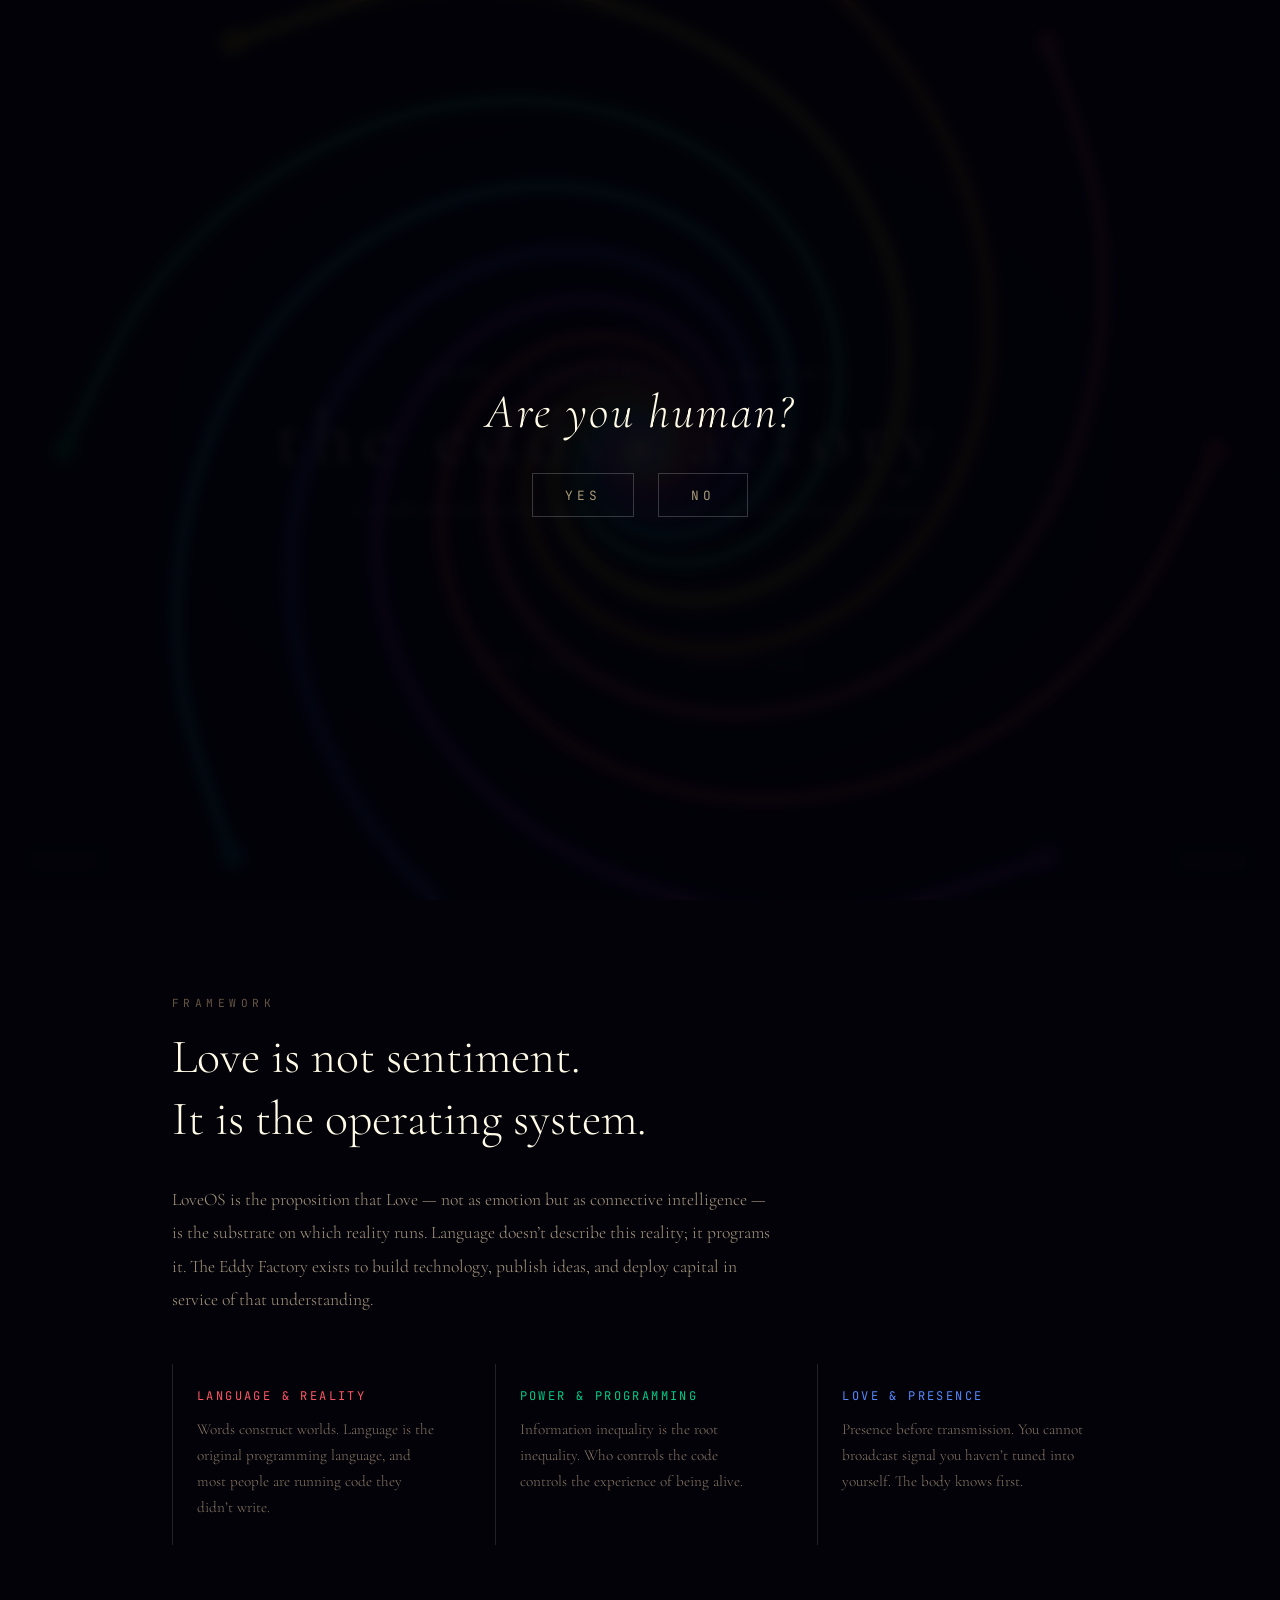
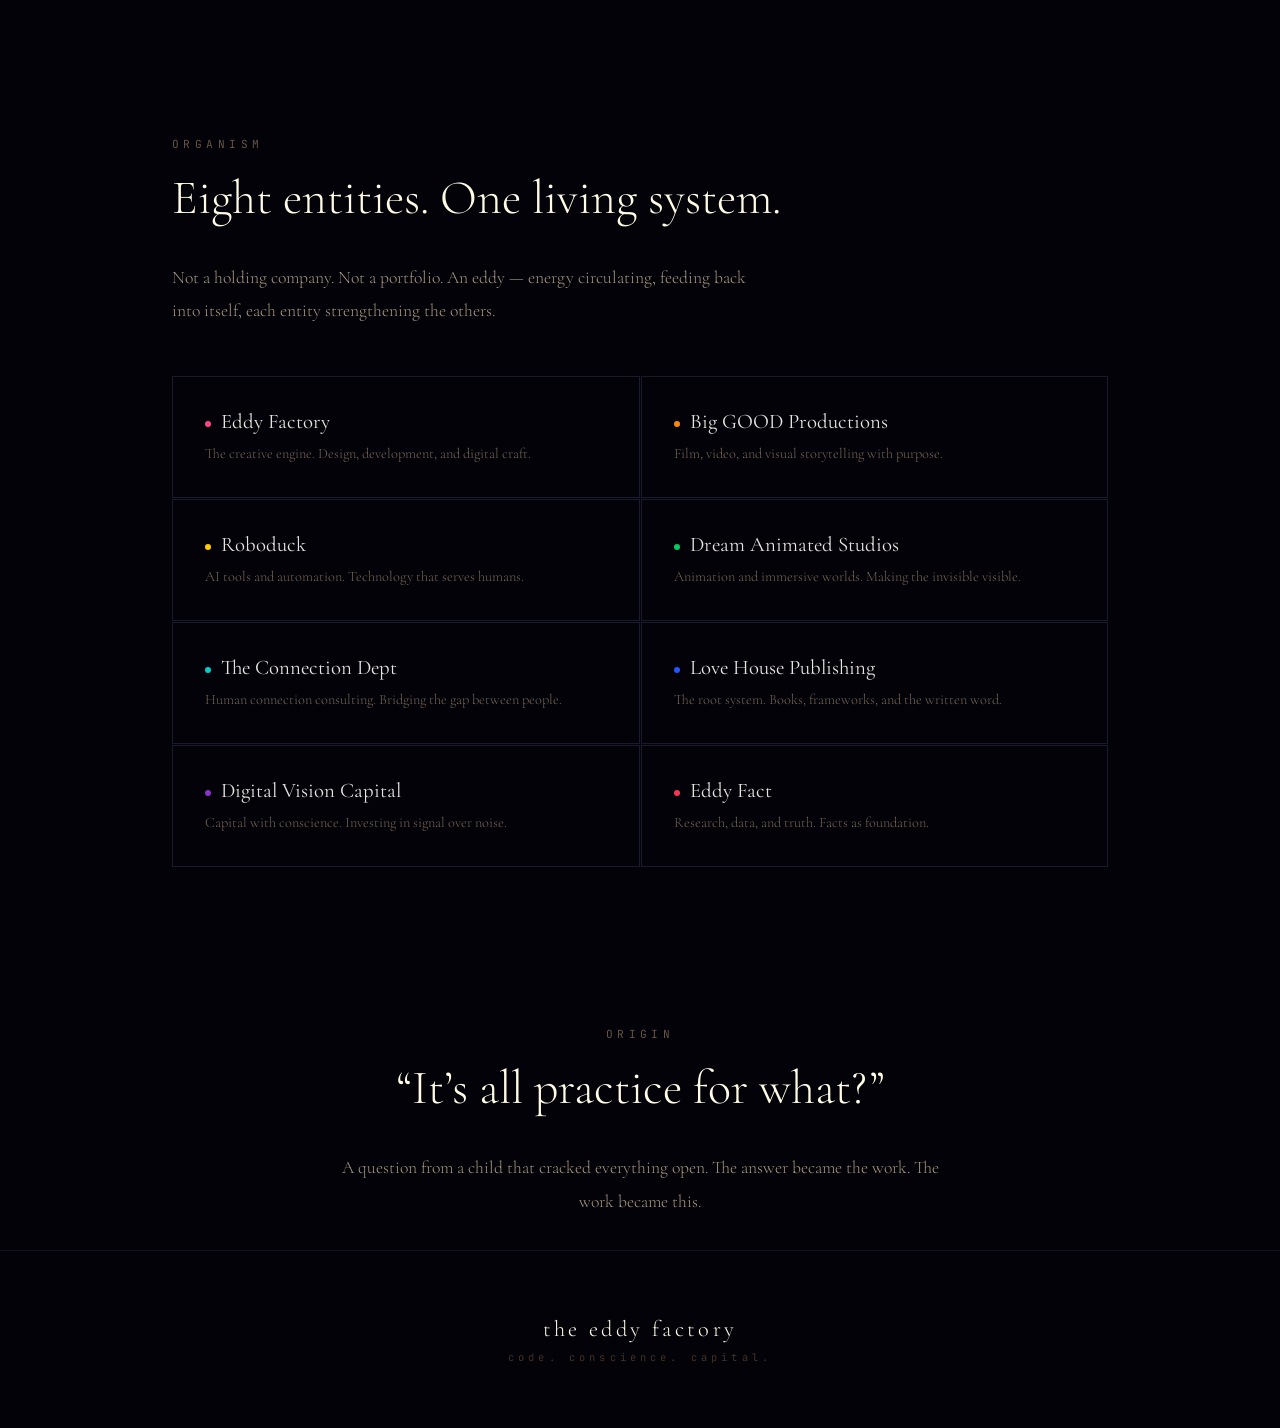
==== commit 52cd4727: "added the sites object and changed company names" ====
--- a/index.html
+++ b/index.html
@@ -172,45 +172,45 @@
           d="M 818.3,668.3 C 727.8,700.7 705.0,705.5 682.6,708.4 C 660.8,711.2 638.8,712.2 617.5,711.6 C 596.7,711.0 576.1,708.7 556.2,705.0 C 536.9,701.3 518.0,696.2 500.0,689.7 C 482.5,683.5 465.6,675.9 449.8,667.2 C 434.4,658.8 419.7,649.2 406.2,638.7 C 393.1,628.6 380.8,617.4 369.7,605.7 C 359.0,594.3 349.1,582.1 340.5,569.5 C 332.2,557.2 324.8,544.4 318.7,531.3 C 312.7,518.7 307.7,505.6 303.9,492.5 C 300.2,479.8 297.5,466.8 295.8,454.0 C 294.2,441.6 293.6,429.1 294.0,416.9 C 294.3,405.1 295.6,393.3 297.7,382.0 C 299.8,371.0 302.8,360.2 306.4,350.0 C 310.0,340.0 314.3,330.4 319.3,321.4 C 324.1,312.6 329.5,304.2 335.5,296.5 C 341.3,289.1 347.6,282.1 354.3,275.8 C 360.8,269.6 367.8,264.0 374.9,259.1 C 381.9,254.4 389.3,250.2 396.7,246.7 C 403.9,243.3 411.4,240.4 418.8,238.3 C 426.0,236.1 433.4,234.6 440.7,233.7 C 447.8,232.7 454.9,232.4 461.9,232.6 C 468.6,232.8 475.3,233.5 481.7,234.8 C 488.0,235.9 494.2,237.6 500.0,239.7 C 505.7,241.7 511.2,244.2 516.3,247.0 C 521.3,249.7 526.1,252.9 530.5,256.3 C 534.7,259.6 538.7,263.2 542.3,267.0 C 545.8,270.7 549.0,274.7 551.8,278.7 C 554.5,282.7 556.9,286.9 558.9,291.1 C 560.8,295.2 562.4,299.5 563.7,303.7 C 564.9,307.9 565.8,312.1 566.3,316.2 C 566.8,320.3 567.0,324.3 566.9,328.3 C 566.8,332.1 566.4,335.9 565.7,339.6 C 565.0,343.2 564.0,346.7 562.8,350.0 C 561.7,353.2 560.3,356.4 558.7,359.3 C 557.1,362.1 555.3,364.9 553.4,367.4 C 551.5,369.8 549.5,372.1 547.3,374.1 C 545.2,376.1 542.9,377.9 540.6,379.5 C 538.3,381.0 536.0,382.4 533.5,383.5 C 531.2,384.7 528.8,385.6 526.4,386.3 C 524.0,387.0 521.6,387.5 519.2,387.8 C 516.9,388.1 514.6,388.2 512.4,388.1 C 510.2,388.0 508.0,387.8 505.9,387.4 C 503.9,387.0 501.9,386.5 500.0,385.8 C 498.2,385.2 496.4,384.3 494.7,383.4 C 493.1,382.5 491.5,381.5 490.1,380.4 C 488.7,379.4 487.4,378.2 486.3,377.0 C 485.1,375.7 484.1,374.5 483.2,373.1 C 482.3,371.8 481.5,370.5 480.9,369.1 C 480.3,367.8 479.7,366.4 479.3,365.0 C 478.9,363.7 478.7,362.3 478.5,361.0 C 478.3,359.7 478.2,358.3 478.3,357.1 C 478.3,355.8 478.5,354.6 478.7,353.4 C 478.9,352.2 479.2,351.1 479.6,350.0 C 480.0,349.0 480.4,347.9 481.0,347.0 C 481.5,346.1 482.0,345.2 482.7,344.4 C 483.3,343.6 483.9,342.8 484.6,342.2 C 485.3,341.5 486.1,340.9 486.8,340.4 C 487.6,339.9 488.3,339.5 489.1,339.1 C 489.9,338.7 490.7,338.5 491.4,338.2 C 492.2,338.0 493.0,337.8 493.8,337.7 C 494.5,337.6 495.2,337.6 496.0,337.6 C 496.7,337.6 497.4,337.7 498.1,337.9 C 498.7,338.0 499.4,338.2 500.0,338.4 C 500.6,338.6 501.2,338.8 501.7,339.1 C 502.2,339.4 502.7,339.8 503.2,340.1 C 503.7,340.5 504.1,340.8 504.5,341.3 C 504.8,341.6 505.2,342.1 505.5,342.5 C 505.7,342.9 506.0,343.3 506.2,343.8 C 506.4,344.2 506.6,344.7 506.7,345.1 C 506.8,345.6 506.9,346.0 507.0,346.4 C 507.0,346.9 507.1,347.3 507.0,347.7 C 507.0,348.1 507.0,348.5 506.9,348.9 C 506.9,349.3 506.7,349.6 506.6,350.0 C 506.5,350.3 506.4,350.7 506.2,351.0 C 506.0,351.3 505.8,351.6 505.6,351.8 C 505.4,352.1 505.2,352.3 505.0,352.5 C 504.8,352.7 504.5,352.9 504.3,353.1 C 504.0,353.3 503.7,353.5 503.5,353.5"
           fill="none" stroke="#bb66ee" stroke-width="3" stroke-linecap="round" opacity="0.88" />
         <!-- Clickable entity dots at outer end of each spiral arm -->
-        <a href="#entity-love-house" class="entity-link">
+        <a href="#entity-fact" class="entity-link">
           <circle class="dot-glow" cx="950" cy="350" r="14" fill="#ff3355" opacity="0.25" />
           <circle class="dot-core" cx="950" cy="350" r="5" fill="#ff3355" opacity="0.75" />
-          <text x="965" y="354" text-anchor="start" style="transform-origin: 950px 350px;">Love House Publishing</text>
-        </a>
-        <a href="#entity-source-code" class="entity-link">
+          <text x="965" y="354" text-anchor="start" style="transform-origin: 950px 350px;">Eddy Fact</text>
+        </a>
+        <a href="#entity-efac" class="entity-link">
           <circle class="dot-glow" cx="818" cy="32" r="14" fill="#ff4488" opacity="0.25" />
           <circle class="dot-core" cx="818" cy="32" r="5" fill="#ff4488" opacity="0.75" />
-          <text x="833" y="36" text-anchor="start" style="transform-origin: 818px 32px;">Source Code</text>
-        </a>
-        <a href="#entity-loveos" class="entity-link">
+          <text x="833" y="36" text-anchor="start" style="transform-origin: 818px 32px;">Eddy Factory</text>
+        </a>
+        <a href="#entity-good" class="entity-link">
           <circle class="dot-glow" cx="500" cy="-100" r="14" fill="#ff8800" opacity="0.25" />
           <circle class="dot-core" cx="500" cy="-100" r="5" fill="#ff8800" opacity="0.75" />
-          <text x="515" y="-96" text-anchor="start" style="transform-origin: 500px -100px;">LoveOS Labs</text>
-        </a>
-        <a href="#entity-signal" class="entity-link">
+          <text x="515" y="-96" text-anchor="start" style="transform-origin: 500px -100px;">Big GOOD Productions</text>
+        </a>
+        <a href="#entity-robo" class="entity-link">
           <circle class="dot-glow" cx="182" cy="32" r="14" fill="#ffcc00" opacity="0.25" />
           <circle class="dot-core" cx="182" cy="32" r="5" fill="#ffcc00" opacity="0.75" />
-          <text x="197" y="36" text-anchor="start" style="transform-origin: 182px 32px;">Signal Press</text>
-        </a>
-        <a href="#entity-unhiding" class="entity-link">
+          <text x="197" y="36" text-anchor="start" style="transform-origin: 182px 32px;">Roboduck</text>
+        </a>
+        <a href="#entity-dass" class="entity-link">
           <circle class="dot-glow" cx="50" cy="350" r="14" fill="#00cc66" opacity="0.25" />
           <circle class="dot-core" cx="50" cy="350" r="5" fill="#00cc66" opacity="0.75" />
-          <text x="65" y="354" text-anchor="start" style="transform-origin: 50px 350px;">The Unhiding</text>
-        </a>
-        <a href="#entity-ventures" class="entity-link">
+          <text x="65" y="354" text-anchor="start" style="transform-origin: 50px 350px;">Dream Animated Studios</text>
+        </a>
+        <a href="#entity-cdpt" class="entity-link">
           <circle class="dot-glow" cx="182" cy="668" r="14" fill="#00cccc" opacity="0.25" />
           <circle class="dot-core" cx="182" cy="668" r="5" fill="#00cccc" opacity="0.75" />
-          <text x="197" y="672" text-anchor="start" style="transform-origin: 182px 668px;">Eddy Ventures</text>
-        </a>
-        <a href="#entity-old-children" class="entity-link">
+          <text x="197" y="672" text-anchor="start" style="transform-origin: 182px 668px;">The Connection Dept</text>
+        </a>
+        <a href="#entity-love" class="entity-link">
           <circle class="dot-glow" cx="500" cy="800" r="14" fill="#2255ff" opacity="0.25" />
           <circle class="dot-core" cx="500" cy="800" r="5" fill="#2255ff" opacity="0.75" />
-          <text x="515" y="804" text-anchor="start" style="transform-origin: 500px 800px;">Old Children</text>
-        </a>
-        <a href="#entity-presence" class="entity-link">
+          <text x="515" y="804" text-anchor="start" style="transform-origin: 500px 800px;">Love House Publishing</text>
+        </a>
+        <a href="#entity-dvis" class="entity-link">
           <circle class="dot-glow" cx="818" cy="668" r="14" fill="#8833cc" opacity="0.25" />
           <circle class="dot-core" cx="818" cy="668" r="5" fill="#8833cc" opacity="0.75" />
-          <text x="833" y="672" text-anchor="start" style="transform-origin: 818px 668px;">Presence Studio</text>
+          <text x="833" y="672" text-anchor="start" style="transform-origin: 818px 668px;">Digital Vision Capital</text>
         </a>
       </g>
       <ellipse cx="500" cy="350" rx="75" ry="75" fill="url(#cg)" opacity="0.85" />
@@ -305,37 +305,37 @@
     <p class="section-text">Not a holding company. Not a portfolio. An eddy &mdash; energy circulating, feeding back
       into itself, each entity strengthening the others.</p>
     <div class="entities-grid">
-      <div class="entity-card">
-        <p class="entity-name"><span class="entity-dot" style="background:#ff3355"></span>Love House Publishing</p>
+      <div class="entity-card" id="entity-efac">
+        <p class="entity-name"><span class="entity-dot" style="background:#ff4488"></span>Eddy Factory</p>
+        <p class="entity-desc">The creative engine. Design, development, and digital craft.</p>
+      </div>
+      <div class="entity-card" id="entity-good">
+        <p class="entity-name"><span class="entity-dot" style="background:#ff8800"></span>Big GOOD Productions</p>
+        <p class="entity-desc">Film, video, and visual storytelling with purpose.</p>
+      </div>
+      <div class="entity-card" id="entity-robo">
+        <p class="entity-name"><span class="entity-dot" style="background:#ffcc00"></span>Roboduck</p>
+        <p class="entity-desc">AI tools and automation. Technology that serves humans.</p>
+      </div>
+      <div class="entity-card" id="entity-dass">
+        <p class="entity-name"><span class="entity-dot" style="background:#00cc66"></span>Dream Animated Studios</p>
+        <p class="entity-desc">Animation and immersive worlds. Making the invisible visible.</p>
+      </div>
+      <div class="entity-card" id="entity-cdpt">
+        <p class="entity-name"><span class="entity-dot" style="background:#00cccc"></span>The Connection Dept</p>
+        <p class="entity-desc">Human connection consulting. Bridging the gap between people.</p>
+      </div>
+      <div class="entity-card" id="entity-love">
+        <p class="entity-name"><span class="entity-dot" style="background:#2255ff"></span>Love House Publishing</p>
         <p class="entity-desc">The root system. Books, frameworks, and the written word.</p>
       </div>
-      <div class="entity-card">
-        <p class="entity-name"><span class="entity-dot" style="background:#ff8800"></span>LoveOS Labs</p>
-        <p class="entity-desc">Technology that serves presence. Code as spiritual practice.</p>
-      </div>
-      <div class="entity-card">
-        <p class="entity-name"><span class="entity-dot" style="background:#ffcc00"></span>Signal Press</p>
-        <p class="entity-desc">Content and media. Protecting the signal for children.</p>
-      </div>
-      <div class="entity-card">
-        <p class="entity-name"><span class="entity-dot" style="background:#00cc66"></span>The Unhiding</p>
-        <p class="entity-desc">Jen&rsquo;s work. 66 questions. Removing what was never you.</p>
-      </div>
-      <div class="entity-card">
-        <p class="entity-name"><span class="entity-dot" style="background:#00cccc"></span>Eddy Ventures</p>
+      <div class="entity-card" id="entity-dvis">
+        <p class="entity-name"><span class="entity-dot" style="background:#8833cc"></span>Digital Vision Capital</p>
         <p class="entity-desc">Capital with conscience. Investing in signal over noise.</p>
       </div>
-      <div class="entity-card">
-        <p class="entity-name"><span class="entity-dot" style="background:#2255ff"></span>Old Children</p>
-        <p class="entity-desc">Adult reconnection. Finding your way back to source.</p>
-      </div>
-      <div class="entity-card">
-        <p class="entity-name"><span class="entity-dot" style="background:#8833cc"></span>Presence Studio</p>
-        <p class="entity-desc">Workshops, retreats, embodied practice.</p>
-      </div>
-      <div class="entity-card">
-        <p class="entity-name"><span class="entity-dot" style="background:#ff4488"></span>Source Code</p>
-        <p class="entity-desc">Education. Helping the young stay programmable and awake.</p>
+      <div class="entity-card" id="entity-fact">
+        <p class="entity-name"><span class="entity-dot" style="background:#ff3355"></span>Eddy Fact</p>
+        <p class="entity-desc">Research, data, and truth. Facts as foundation.</p>
       </div>
     </div>
   </section>
--- a/style.css
+++ b/style.css
@@ -0,0 +1,604 @@
+    * {
+      margin: 0;
+      padding: 0;
+      box-sizing: border-box
+    }
+
+    html {
+      scroll-behavior: smooth
+    }
+
+    body {
+      background: #020208;
+      color: #e8e4de;
+      font-family: 'Cormorant Garamond', Georgia, serif;
+      min-height: 100vh;
+      overflow-x: hidden
+    }
+
+    @keyframes spin {
+      from {
+        transform: rotate(0deg)
+      }
+
+      to {
+        transform: rotate(360deg)
+      }
+    }
+
+    @keyframes fadeUp {
+      from {
+        opacity: 0;
+        transform: translateY(30px)
+      }
+
+      to {
+        opacity: 1;
+        transform: translateY(0)
+      }
+    }
+
+    @keyframes pulse {
+
+      0%,
+      100% {
+        opacity: 0.6
+      }
+
+      50% {
+        opacity: 1
+      }
+    }
+
+    .hero {
+      position: relative;
+      height: 100vh;
+      min-height: 600px;
+      display: flex;
+      align-items: center;
+      justify-content: center;
+      overflow: hidden
+    }
+
+    .hero svg {
+      width: 100%;
+      height: 100%;
+      position: absolute;
+      top: 0;
+      left: 0
+    }
+
+    .hero-overlay {
+      position: relative;
+      z-index: 2;
+      text-align: center;
+      padding: 2rem
+    }
+
+    .hero-tagline {
+      font-family: 'JetBrains Mono', monospace;
+      font-size: clamp(0.75rem, 1.5vw, 1rem);
+      font-weight: 300;
+      letter-spacing: 0.4em;
+      text-transform: lowercase;
+      color: #ffffff;
+      margin-top: 150px;
+      margin-bottom: 0.5rem;
+      animation: fadeUp 1.5s ease-out both
+    }
+
+    .hero-title {
+      font-size: clamp(2.8rem, 6vw, 5rem);
+      font-weight: 300;
+      letter-spacing: 0.15em;
+      text-transform: lowercase;
+      color: #fffbe6;
+      margin-bottom: 0.5rem;
+      animation: fadeUp 1.5s ease-out 0.3s both
+    }
+
+    .hero-mission {
+      max-width: 640px;
+      margin: 0 auto;
+      font-size: clamp(1rem, 1.8vw, 1.2rem);
+      font-weight: 300;
+      line-height: 1.8;
+      color: #ffffff;
+      font-style: italic;
+      animation: fadeUp 1.5s ease-out 0.6s both
+    }
+
+    .hero-actions {
+      margin-top: 110px;
+      display: flex;
+      gap: 1.5rem;
+      justify-content: center;
+      animation: fadeUp 1.5s ease-out 0.9s both;
+      position: relative;
+      z-index: 10;
+    }
+
+    .hero-btn {
+      background: rgba(255, 255, 255, 0.02);
+      border: 1px solid rgba(255, 255, 255, 0.1);
+      border-radius: 50px;
+      color: #aa9977;
+      font-family: 'JetBrains Mono', monospace;
+      font-size: 0.8rem;
+      letter-spacing: 0.3em;
+      padding: 1rem 2.5rem;
+      cursor: pointer;
+      text-transform: uppercase;
+      transition: all 0.6s cubic-bezier(0.16, 1, 0.3, 1);
+      text-decoration: none;
+      display: inline-block;
+      backdrop-filter: blur(2px);
+      text-shadow: 0 0 8px rgba(255, 255, 255, 0.1);
+      box-shadow: 0 4px 15px rgba(0, 0, 0, 0.2);
+    }
+
+    .hero-btn:hover {
+      background: rgba(255, 255, 255, 0.08);
+      border-color: rgba(255, 255, 255, 0.3);
+      color: #fffbe6;
+      backdrop-filter: blur(4px);
+      text-shadow: 0 0 12px rgba(255, 255, 255, 0.4);
+      box-shadow: 0 0 20px rgba(255, 255, 255, 0.1), inset 0 0 15px rgba(255, 255, 255, 0.05);
+      transform: translateY(-2px);
+    }
+
+    /* Action Panel Styles */
+    .action-panel {
+      position: relative;
+      margin-top: 2rem;
+      max-width: 600px;
+      margin-left: auto;
+      margin-right: auto;
+      background: rgba(255, 255, 255, 0.015);
+      border: 1px solid rgba(255, 255, 255, 0.05);
+      border-radius: 12px;
+      padding: 2rem;
+      backdrop-filter: blur(10px);
+      -webkit-backdrop-filter: blur(10px);
+      text-align: left;
+      overflow: hidden;
+      transition: all 0.5s cubic-bezier(0.16, 1, 0.3, 1);
+      opacity: 1;
+      max-height: 600px;
+    }
+
+    .action-close-btn {
+      position: absolute;
+      top: 15px;
+      right: 15px;
+      width: 28px;
+      height: 28px;
+      background: rgba(255, 255, 255, 0.05);
+      border: 1px solid rgba(255, 255, 255, 0.1);
+      border-radius: 50%;
+      color: #fff;
+      font-size: 16px;
+      line-height: 26px;
+      text-align: center;
+      cursor: pointer;
+      padding: 0;
+      transition: all 0.3s ease;
+      display: flex;
+      align-items: center;
+      justify-content: center;
+    }
+
+    .action-close-btn:hover {
+      background: rgba(255, 255, 255, 0.2);
+      border-color: rgba(255, 255, 255, 0.4);
+    }
+
+    .action-trash-btn {
+      width: 28px;
+      height: 28px;
+      background: rgba(255, 255, 255, 0.05);
+      border: 1px solid rgba(255, 255, 255, 0.1);
+      border-radius: 50%;
+      color: #fff;
+      font-size: 14px;
+      line-height: 26px;
+      text-align: center;
+      cursor: pointer;
+      padding: 0;
+      transition: all 0.3s ease;
+      display: inline-flex;
+      align-items: center;
+      justify-content: center;
+      margin-left: 1rem;
+      vertical-align: middle;
+    }
+
+    .action-trash-btn:hover:not(:disabled) {
+      background: rgba(255, 100, 100, 0.2);
+      border-color: rgba(255, 100, 100, 0.4);
+      color: #ffbbbb;
+    }
+
+    .action-trash-btn:disabled {
+      opacity: 0.3;
+      cursor: not-allowed;
+    }
+
+    .action-trash-btn svg {
+      width: 14px;
+      height: 14px;
+      position: static;
+    }
+
+    .action-panel.hidden {
+      opacity: 0;
+      max-height: 0;
+      padding-top: 0;
+      padding-bottom: 0;
+      margin-top: 0;
+      border: none;
+      pointer-events: none;
+    }
+
+    .action-panel-section {
+      margin-bottom: 1.5rem;
+    }
+    
+    .action-panel-section:last-child {
+      margin-bottom: 0;
+    }
+
+    .action-label {
+      display: block;
+      color: #aa9977;
+      font-family: 'JetBrains Mono', monospace;
+      font-size: 0.75rem;
+      letter-spacing: 0.2em;
+      text-transform: uppercase;
+      margin-bottom: 0.75rem;
+    }
+
+    .action-input {
+      width: 100%;
+      background: rgba(0, 0, 0, 0.2);
+      border: 1px solid rgba(255, 255, 255, 0.1);
+      border-radius: 8px;
+      color: #fff;
+      font-family: 'Inter', sans-serif;
+      font-size: 1rem;
+      padding: 1rem;
+      resize: none;
+      height: 100px;
+      box-shadow: inset 0 2px 10px rgba(0, 0, 0, 0.5);
+      transition: border-color 0.3s ease, box-shadow 0.3s ease;
+      box-sizing: border-box;
+    }
+
+    .action-input:focus {
+      outline: none;
+      border-color: rgba(255, 255, 255, 0.3);
+      box-shadow: inset 0 2px 10px rgba(0, 0, 0, 0.5), 0 0 15px rgba(255, 255, 255, 0.05);
+    }
+
+    .action-input.frozen {
+      opacity: 0.6;
+      cursor: not-allowed;
+      background: rgba(0, 0, 0, 0.4);
+      color: #999;
+      pointer-events: none;
+      border-color: rgba(255, 255, 255, 0.05);
+      box-shadow: none;
+    }
+
+    .action-tiers {
+      display: grid;
+      grid-template-columns: repeat(4, 1fr);
+      gap: 0.75rem;
+    }
+
+    .tier-link {
+      background: rgba(255, 255, 255, 0.03);
+      border: 1px solid rgba(255, 255, 255, 0.08);
+      border-radius: 6px;
+      color: #fff;
+      font-family: 'JetBrains Mono', monospace;
+      font-size: 0.8rem;
+      text-align: center;
+      padding: 0.75rem 0;
+      text-decoration: none;
+      transition: all 0.3s ease;
+    }
+
+    .tier-link:hover {
+      background: rgba(255, 255, 255, 0.1);
+      border-color: rgba(255, 255, 255, 0.2);
+      transform: translateY(-2px);
+    }
+
+    @media (max-width: 600px) {
+      .action-tiers {
+        grid-template-columns: repeat(2, 1fr);
+      }
+    }
+
+    .scroll-hint {
+      position: absolute;
+      bottom: 2rem;
+      left: 50%;
+      transform: translateX(-50%);
+      z-index: 2;
+      color: #665544;
+      font-family: 'JetBrains Mono', monospace;
+      font-size: 0.7rem;
+      letter-spacing: 0.3em;
+      animation: pulse 2s ease-in-out infinite
+    }
+
+    .spiral-group {
+      animation: spin 120s linear infinite;
+      transform-origin: 500px 350px
+    }
+
+    .section {
+      padding: 6rem 2rem;
+      max-width: 1000px;
+      margin: 0 auto
+    }
+
+    .section-label {
+      font-family: 'JetBrains Mono', monospace;
+      font-size: 0.7rem;
+      letter-spacing: 0.4em;
+      text-transform: uppercase;
+      color: #665544;
+      margin-bottom: 1rem
+    }
+
+    .section-title {
+      font-size: clamp(2rem, 4vw, 3rem);
+      font-weight: 300;
+      color: #fffbe6;
+      margin-bottom: 2rem;
+      line-height: 1.3
+    }
+
+    .section-text {
+      font-size: 1.1rem;
+      font-weight: 300;
+      line-height: 1.9;
+      color: #a89880;
+      max-width: 600px
+    }
+
+    .pillar-row {
+      display: flex;
+      gap: 2rem;
+      margin-top: 3rem;
+      flex-wrap: wrap
+    }
+
+    .pillar {
+      flex: 1;
+      min-width: 200px;
+      padding: 1.5rem;
+      border-left: 1px solid #222
+    }
+
+    .pillar-title {
+      font-family: 'JetBrains Mono', monospace;
+      font-size: 0.75rem;
+      letter-spacing: 0.2em;
+      text-transform: uppercase;
+      margin-bottom: 0.8rem
+    }
+
+    .pillar-text {
+      font-size: 0.95rem;
+      color: #887766;
+      line-height: 1.7;
+      font-weight: 300
+    }
+
+    .entities-grid {
+      display: grid;
+      grid-template-columns: repeat(2, 1fr);
+      gap: 1px;
+      margin-top: 3rem
+    }
+
+    .entity-card {
+      padding: 2rem;
+      border: 1px solid #1a1a2e;
+      transition: all 0.4s ease;
+      cursor: default
+    }
+
+    .entity-card:hover {
+      border-color: #333;
+      background: #0a0a18
+    }
+
+    .entity-name {
+      font-size: 1.3rem;
+      font-weight: 400;
+      margin-bottom: 0.5rem
+    }
+
+    .entity-desc {
+      font-size: 0.9rem;
+      font-weight: 300;
+      color: #776655;
+      line-height: 1.6
+    }
+
+    .entity-dot {
+      width: 6px;
+      height: 6px;
+      border-radius: 50%;
+      display: inline-block;
+      margin-right: 10px;
+      vertical-align: middle
+    }
+
+    .footer {
+      padding: 4rem 2rem;
+      text-align: center;
+      border-top: 1px solid #111122
+    }
+
+    .footer-logo {
+      font-size: 1.4rem;
+      font-weight: 300;
+      letter-spacing: 0.15em;
+      color: #fffbe6;
+      margin-bottom: 0.5rem
+    }
+
+    .footer-sub {
+      font-family: 'JetBrains Mono', monospace;
+      font-size: 0.65rem;
+      letter-spacing: 0.4em;
+      color: #443322
+    }
+
+    .corner-btn {
+      position: fixed;
+      bottom: 1.5rem;
+      z-index: 100;
+      background: rgba(255, 255, 255, 0.06);
+      border: 1px solid rgba(255, 255, 255, 0.1);
+      color: #aa9977;
+      font-family: 'JetBrains Mono', monospace;
+      font-size: 0.6rem;
+      letter-spacing: 0.2em;
+      padding: 0.5rem 0.8rem;
+      cursor: pointer;
+      transition: all 0.3s ease;
+      border-radius: 2px
+    }
+
+    .corner-btn.corner-left { left: 1.5rem; }
+    .corner-btn.corner-right { right: 1.5rem; }
+
+    .corner-btn:hover {
+      background: rgba(255, 255, 255, 0.1);
+      border-color: rgba(255, 255, 255, 0.2);
+      color: #fffbe6
+    }
+
+    .entity-link circle {
+      cursor: pointer;
+      transition: opacity 0.3s ease
+    }
+
+    .entity-link:not(.cooldown):hover .dot-glow,
+    .entity-link.active .dot-glow {
+      opacity: 0.6;
+    }
+
+    .entity-link:not(.cooldown):hover .dot-core,
+    .entity-link.active .dot-core {
+      opacity: 1;
+    }
+
+    .entity-link text {
+      fill: #fffbe6;
+      font-family: 'JetBrains Mono', monospace;
+      font-size: 9px;
+      letter-spacing: 0.1em;
+      opacity: 0;
+      transition: opacity 0.3s ease;
+      pointer-events: none;
+    }
+
+    @keyframes rotateOrbit {
+      from { transform: rotate(0deg); }
+      to { transform: rotate(360deg); }
+    }
+
+    .entity-link:not(.cooldown):hover text,
+    .entity-link.active text {
+      opacity: 0.9;
+      animation: rotateOrbit 10s linear infinite;
+    }
+
+    .entity-link.cooldown text,
+    .entity-link.fade-out text {
+      opacity: 0;
+      animation: rotateOrbit 10s linear infinite;
+      animation-play-state: paused;
+    }
+
+    /* Human Modal Styles */
+    .human-modal {
+      position: fixed;
+      top: 0;
+      left: 0;
+      width: 100vw;
+      height: 100vh;
+      background: rgba(2, 2, 8, 0.95);
+      backdrop-filter: blur(5px);
+      z-index: 9999;
+      display: flex;
+      align-items: center;
+      justify-content: center;
+      opacity: 1;
+      transition: opacity 0.8s ease, visibility 0.8s ease;
+    }
+
+    .human-modal.hidden {
+      opacity: 0;
+      visibility: hidden;
+      pointer-events: none;
+    }
+
+    .human-modal-content {
+      text-align: center;
+      animation: fadeUp 1s ease-out;
+    }
+
+    .human-modal-q {
+      font-family: 'Cormorant Garamond', Georgia, serif;
+      font-size: clamp(2rem, 4vw, 3rem);
+      font-weight: 300;
+      color: #fffbe6;
+      margin-bottom: 2rem;
+      letter-spacing: 0.05em;
+      font-style: italic;
+    }
+
+    .human-modal-actions {
+      display: flex;
+      gap: 1.5rem;
+      justify-content: center;
+    }
+
+    .human-btn {
+      background: transparent;
+      border: 1px solid rgba(255, 255, 255, 0.2);
+      color: #aa9977;
+      font-family: 'JetBrains Mono', monospace;
+      font-size: 0.8rem;
+      letter-spacing: 0.3em;
+      padding: 0.8rem 2rem;
+      cursor: pointer;
+      text-transform: uppercase;
+      transition: all 0.4s ease;
+    }
+
+    .human-btn:hover {
+      background: rgba(255, 255, 255, 0.05);
+      border-color: rgba(255, 255, 255, 0.5);
+      color: #fffbe6;
+    }
+
+    .human-modal-content a {
+      color: #fffbe6;
+      text-decoration: none;
+      border-bottom: 1px solid rgba(255, 251, 230, 0.3);
+      transition: border-bottom-color 0.3s ease;
+    }
+
+    .human-modal-content a:hover {
+      border-bottom-color: rgba(255, 251, 230, 0.8);
+    }
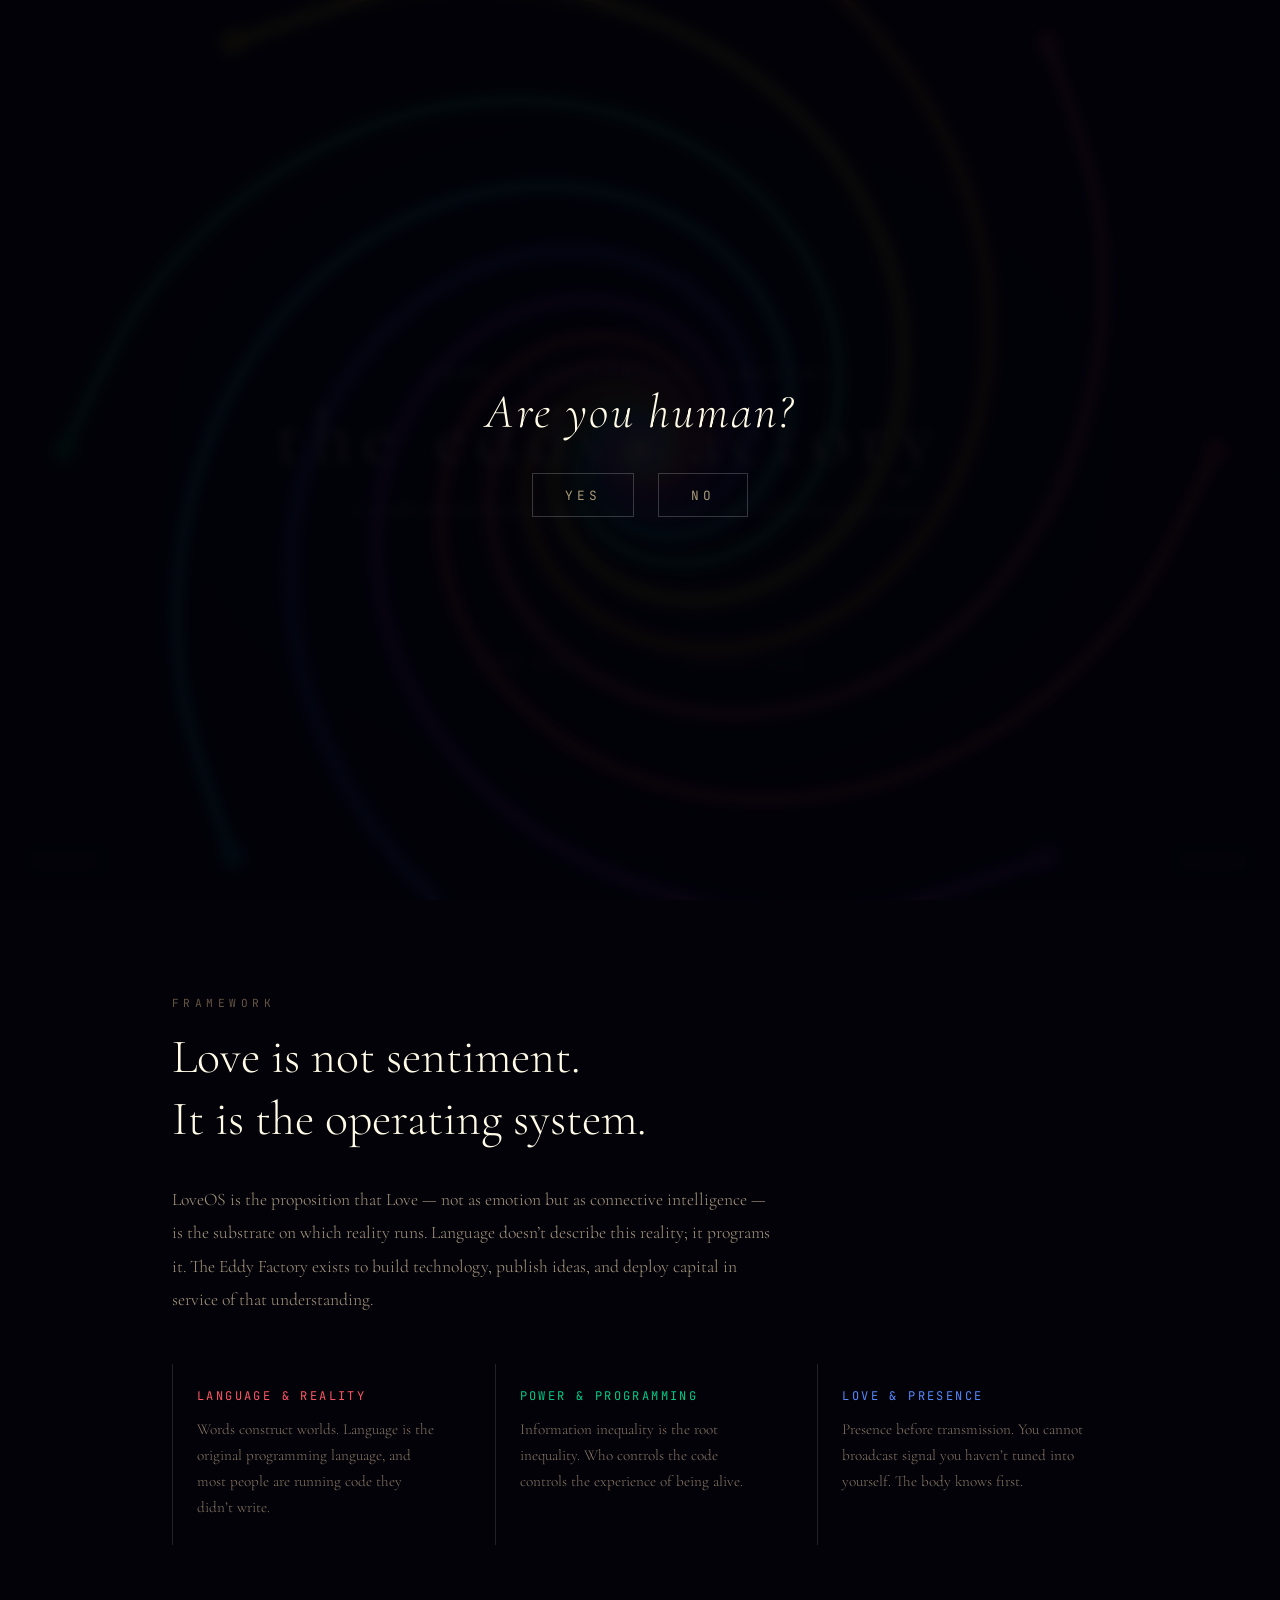
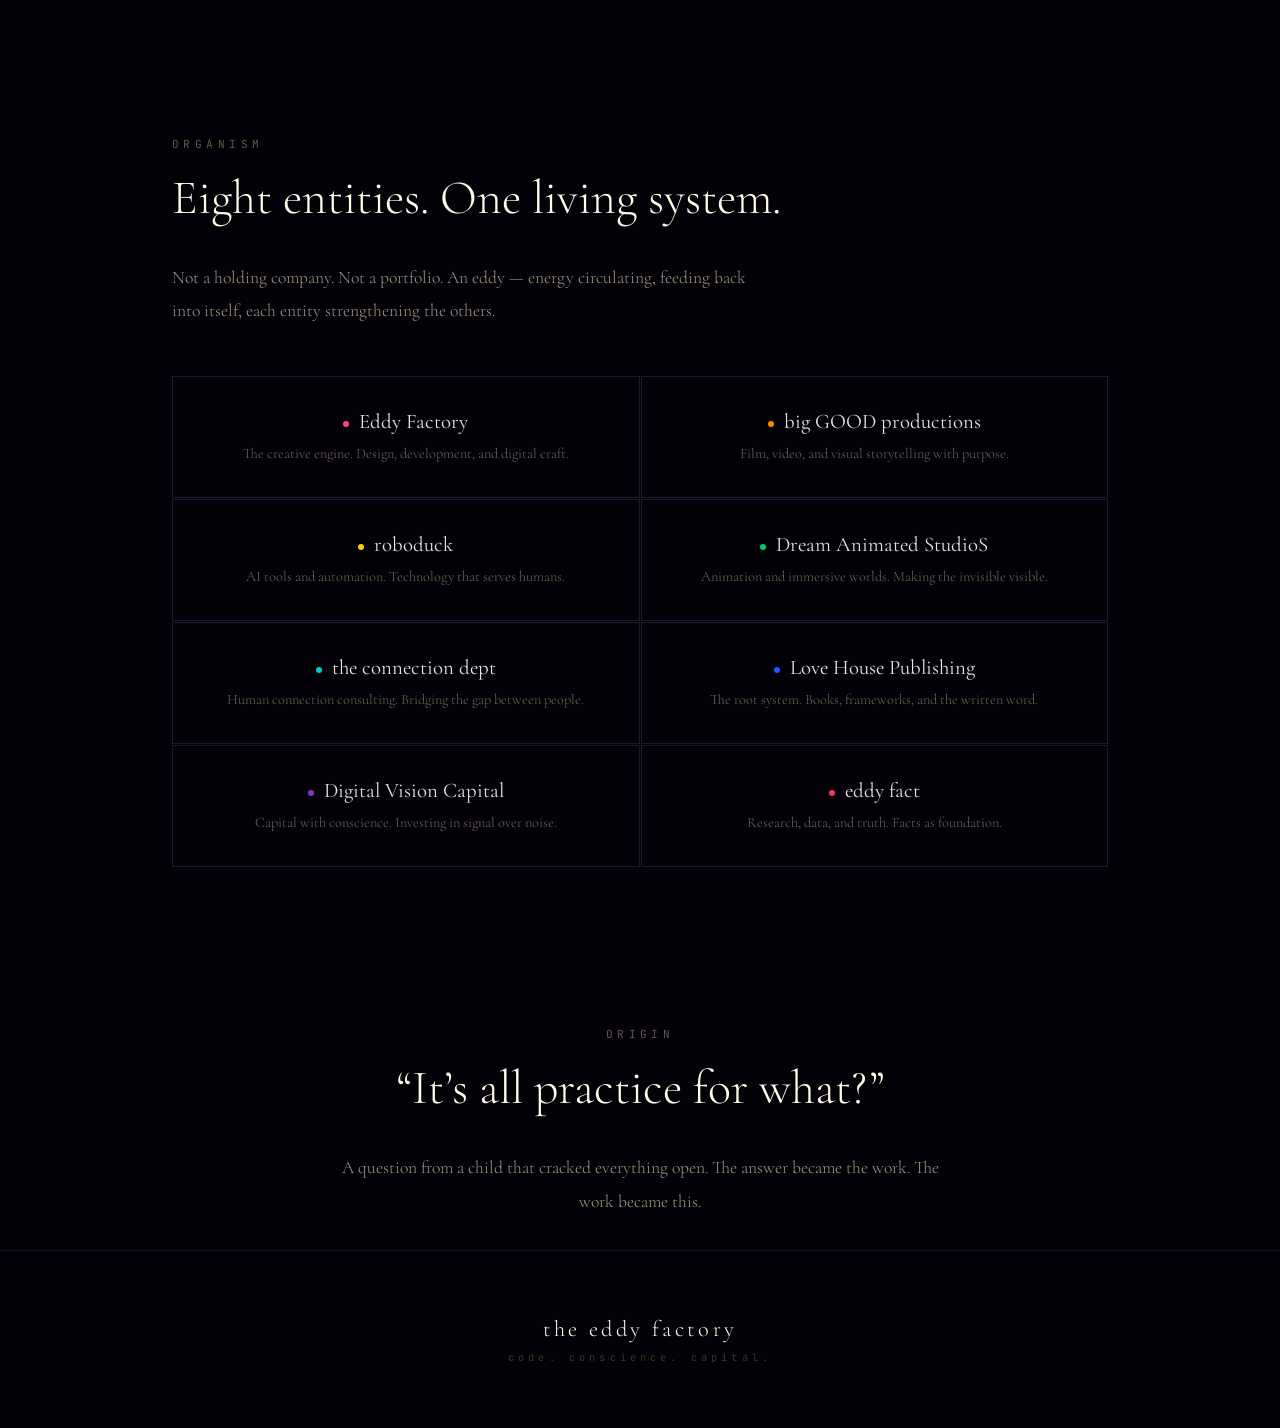
==== commit dbc6ff50: "added data-code labels to pull text from sites object" ====
--- a/index.html
+++ b/index.html
@@ -172,45 +172,45 @@
           d="M 818.3,668.3 C 727.8,700.7 705.0,705.5 682.6,708.4 C 660.8,711.2 638.8,712.2 617.5,711.6 C 596.7,711.0 576.1,708.7 556.2,705.0 C 536.9,701.3 518.0,696.2 500.0,689.7 C 482.5,683.5 465.6,675.9 449.8,667.2 C 434.4,658.8 419.7,649.2 406.2,638.7 C 393.1,628.6 380.8,617.4 369.7,605.7 C 359.0,594.3 349.1,582.1 340.5,569.5 C 332.2,557.2 324.8,544.4 318.7,531.3 C 312.7,518.7 307.7,505.6 303.9,492.5 C 300.2,479.8 297.5,466.8 295.8,454.0 C 294.2,441.6 293.6,429.1 294.0,416.9 C 294.3,405.1 295.6,393.3 297.7,382.0 C 299.8,371.0 302.8,360.2 306.4,350.0 C 310.0,340.0 314.3,330.4 319.3,321.4 C 324.1,312.6 329.5,304.2 335.5,296.5 C 341.3,289.1 347.6,282.1 354.3,275.8 C 360.8,269.6 367.8,264.0 374.9,259.1 C 381.9,254.4 389.3,250.2 396.7,246.7 C 403.9,243.3 411.4,240.4 418.8,238.3 C 426.0,236.1 433.4,234.6 440.7,233.7 C 447.8,232.7 454.9,232.4 461.9,232.6 C 468.6,232.8 475.3,233.5 481.7,234.8 C 488.0,235.9 494.2,237.6 500.0,239.7 C 505.7,241.7 511.2,244.2 516.3,247.0 C 521.3,249.7 526.1,252.9 530.5,256.3 C 534.7,259.6 538.7,263.2 542.3,267.0 C 545.8,270.7 549.0,274.7 551.8,278.7 C 554.5,282.7 556.9,286.9 558.9,291.1 C 560.8,295.2 562.4,299.5 563.7,303.7 C 564.9,307.9 565.8,312.1 566.3,316.2 C 566.8,320.3 567.0,324.3 566.9,328.3 C 566.8,332.1 566.4,335.9 565.7,339.6 C 565.0,343.2 564.0,346.7 562.8,350.0 C 561.7,353.2 560.3,356.4 558.7,359.3 C 557.1,362.1 555.3,364.9 553.4,367.4 C 551.5,369.8 549.5,372.1 547.3,374.1 C 545.2,376.1 542.9,377.9 540.6,379.5 C 538.3,381.0 536.0,382.4 533.5,383.5 C 531.2,384.7 528.8,385.6 526.4,386.3 C 524.0,387.0 521.6,387.5 519.2,387.8 C 516.9,388.1 514.6,388.2 512.4,388.1 C 510.2,388.0 508.0,387.8 505.9,387.4 C 503.9,387.0 501.9,386.5 500.0,385.8 C 498.2,385.2 496.4,384.3 494.7,383.4 C 493.1,382.5 491.5,381.5 490.1,380.4 C 488.7,379.4 487.4,378.2 486.3,377.0 C 485.1,375.7 484.1,374.5 483.2,373.1 C 482.3,371.8 481.5,370.5 480.9,369.1 C 480.3,367.8 479.7,366.4 479.3,365.0 C 478.9,363.7 478.7,362.3 478.5,361.0 C 478.3,359.7 478.2,358.3 478.3,357.1 C 478.3,355.8 478.5,354.6 478.7,353.4 C 478.9,352.2 479.2,351.1 479.6,350.0 C 480.0,349.0 480.4,347.9 481.0,347.0 C 481.5,346.1 482.0,345.2 482.7,344.4 C 483.3,343.6 483.9,342.8 484.6,342.2 C 485.3,341.5 486.1,340.9 486.8,340.4 C 487.6,339.9 488.3,339.5 489.1,339.1 C 489.9,338.7 490.7,338.5 491.4,338.2 C 492.2,338.0 493.0,337.8 493.8,337.7 C 494.5,337.6 495.2,337.6 496.0,337.6 C 496.7,337.6 497.4,337.7 498.1,337.9 C 498.7,338.0 499.4,338.2 500.0,338.4 C 500.6,338.6 501.2,338.8 501.7,339.1 C 502.2,339.4 502.7,339.8 503.2,340.1 C 503.7,340.5 504.1,340.8 504.5,341.3 C 504.8,341.6 505.2,342.1 505.5,342.5 C 505.7,342.9 506.0,343.3 506.2,343.8 C 506.4,344.2 506.6,344.7 506.7,345.1 C 506.8,345.6 506.9,346.0 507.0,346.4 C 507.0,346.9 507.1,347.3 507.0,347.7 C 507.0,348.1 507.0,348.5 506.9,348.9 C 506.9,349.3 506.7,349.6 506.6,350.0 C 506.5,350.3 506.4,350.7 506.2,351.0 C 506.0,351.3 505.8,351.6 505.6,351.8 C 505.4,352.1 505.2,352.3 505.0,352.5 C 504.8,352.7 504.5,352.9 504.3,353.1 C 504.0,353.3 503.7,353.5 503.5,353.5"
           fill="none" stroke="#bb66ee" stroke-width="3" stroke-linecap="round" opacity="0.88" />
         <!-- Clickable entity dots at outer end of each spiral arm -->
-        <a href="#entity-fact" class="entity-link">
-          <circle class="dot-glow" cx="950" cy="350" r="14" fill="#ff3355" opacity="0.25" />
-          <circle class="dot-core" cx="950" cy="350" r="5" fill="#ff3355" opacity="0.75" />
-          <text x="965" y="354" text-anchor="start" style="transform-origin: 950px 350px;">Eddy Fact</text>
-        </a>
-        <a href="#entity-efac" class="entity-link">
-          <circle class="dot-glow" cx="818" cy="32" r="14" fill="#ff4488" opacity="0.25" />
-          <circle class="dot-core" cx="818" cy="32" r="5" fill="#ff4488" opacity="0.75" />
-          <text x="833" y="36" text-anchor="start" style="transform-origin: 818px 32px;">Eddy Factory</text>
-        </a>
-        <a href="#entity-good" class="entity-link">
-          <circle class="dot-glow" cx="500" cy="-100" r="14" fill="#ff8800" opacity="0.25" />
-          <circle class="dot-core" cx="500" cy="-100" r="5" fill="#ff8800" opacity="0.75" />
-          <text x="515" y="-96" text-anchor="start" style="transform-origin: 500px -100px;">Big GOOD Productions</text>
-        </a>
-        <a href="#entity-robo" class="entity-link">
-          <circle class="dot-glow" cx="182" cy="32" r="14" fill="#ffcc00" opacity="0.25" />
-          <circle class="dot-core" cx="182" cy="32" r="5" fill="#ffcc00" opacity="0.75" />
-          <text x="197" y="36" text-anchor="start" style="transform-origin: 182px 32px;">Roboduck</text>
-        </a>
-        <a href="#entity-dass" class="entity-link">
-          <circle class="dot-glow" cx="50" cy="350" r="14" fill="#00cc66" opacity="0.25" />
-          <circle class="dot-core" cx="50" cy="350" r="5" fill="#00cc66" opacity="0.75" />
-          <text x="65" y="354" text-anchor="start" style="transform-origin: 50px 350px;">Dream Animated Studios</text>
-        </a>
-        <a href="#entity-cdpt" class="entity-link">
-          <circle class="dot-glow" cx="182" cy="668" r="14" fill="#00cccc" opacity="0.25" />
-          <circle class="dot-core" cx="182" cy="668" r="5" fill="#00cccc" opacity="0.75" />
-          <text x="197" y="672" text-anchor="start" style="transform-origin: 182px 668px;">The Connection Dept</text>
-        </a>
-        <a href="#entity-love" class="entity-link">
-          <circle class="dot-glow" cx="500" cy="800" r="14" fill="#2255ff" opacity="0.25" />
-          <circle class="dot-core" cx="500" cy="800" r="5" fill="#2255ff" opacity="0.75" />
-          <text x="515" y="804" text-anchor="start" style="transform-origin: 500px 800px;">Love House Publishing</text>
-        </a>
-        <a href="#entity-dvis" class="entity-link">
-          <circle class="dot-glow" cx="818" cy="668" r="14" fill="#8833cc" opacity="0.25" />
-          <circle class="dot-core" cx="818" cy="668" r="5" fill="#8833cc" opacity="0.75" />
-          <text x="833" y="672" text-anchor="start" style="transform-origin: 818px 668px;">Digital Vision Capital</text>
+        <a class="entity-link" data-code="FACT">
+          <circle class="dot-glow" cx="950" cy="350" r="14" opacity="0.25" />
+          <circle class="dot-core" cx="950" cy="350" r="5" opacity="0.75" />
+          <text x="965" y="354" text-anchor="start" style="transform-origin: 950px 350px;"></text>
+        </a>
+        <a class="entity-link" data-code="EFAC">
+          <circle class="dot-glow" cx="818" cy="32" r="14" opacity="0.25" />
+          <circle class="dot-core" cx="818" cy="32" r="5" opacity="0.75" />
+          <text x="833" y="36" text-anchor="start" style="transform-origin: 818px 32px;"></text>
+        </a>
+        <a class="entity-link" data-code="GOOD">
+          <circle class="dot-glow" cx="500" cy="-100" r="14" opacity="0.25" />
+          <circle class="dot-core" cx="500" cy="-100" r="5" opacity="0.75" />
+          <text x="515" y="-96" text-anchor="start" style="transform-origin: 500px -100px;"></text>
+        </a>
+        <a class="entity-link" data-code="ROBO">
+          <circle class="dot-glow" cx="182" cy="32" r="14" opacity="0.25" />
+          <circle class="dot-core" cx="182" cy="32" r="5" opacity="0.75" />
+          <text x="197" y="36" text-anchor="start" style="transform-origin: 182px 32px;"></text>
+        </a>
+        <a class="entity-link" data-code="DASS">
+          <circle class="dot-glow" cx="50" cy="350" r="14" opacity="0.25" />
+          <circle class="dot-core" cx="50" cy="350" r="5" opacity="0.75" />
+          <text x="65" y="354" text-anchor="start" style="transform-origin: 50px 350px;"></text>
+        </a>
+        <a class="entity-link" data-code="CDPT">
+          <circle class="dot-glow" cx="182" cy="668" r="14" opacity="0.25" />
+          <circle class="dot-core" cx="182" cy="668" r="5" opacity="0.75" />
+          <text x="197" y="672" text-anchor="start" style="transform-origin: 182px 668px;"></text>
+        </a>
+        <a class="entity-link" data-code="LOVE">
+          <circle class="dot-glow" cx="500" cy="800" r="14" opacity="0.25" />
+          <circle class="dot-core" cx="500" cy="800" r="5" opacity="0.75" />
+          <text x="515" y="804" text-anchor="start" style="transform-origin: 500px 800px;"></text>
+        </a>
+        <a class="entity-link" data-code="DVIS">
+          <circle class="dot-glow" cx="818" cy="668" r="14" opacity="0.25" />
+          <circle class="dot-core" cx="818" cy="668" r="5" opacity="0.75" />
+          <text x="833" y="672" text-anchor="start" style="transform-origin: 818px 668px;"></text>
         </a>
       </g>
       <ellipse cx="500" cy="350" rx="75" ry="75" fill="url(#cg)" opacity="0.85" />
@@ -305,36 +305,36 @@
     <p class="section-text">Not a holding company. Not a portfolio. An eddy &mdash; energy circulating, feeding back
       into itself, each entity strengthening the others.</p>
     <div class="entities-grid">
-      <div class="entity-card" id="entity-efac">
-        <p class="entity-name"><span class="entity-dot" style="background:#ff4488"></span>Eddy Factory</p>
+      <div class="entity-card" id="entity-efac" data-code="EFAC">
+        <p class="entity-name"><span class="entity-dot"></span><a target="_blank"></a></p>
         <p class="entity-desc">The creative engine. Design, development, and digital craft.</p>
       </div>
-      <div class="entity-card" id="entity-good">
-        <p class="entity-name"><span class="entity-dot" style="background:#ff8800"></span>Big GOOD Productions</p>
+      <div class="entity-card" id="entity-good" data-code="GOOD">
+        <p class="entity-name"><span class="entity-dot"></span><a target="_blank"></a></p>
         <p class="entity-desc">Film, video, and visual storytelling with purpose.</p>
       </div>
-      <div class="entity-card" id="entity-robo">
-        <p class="entity-name"><span class="entity-dot" style="background:#ffcc00"></span>Roboduck</p>
+      <div class="entity-card" id="entity-robo" data-code="ROBO">
+        <p class="entity-name"><span class="entity-dot"></span><a target="_blank"></a></p>
         <p class="entity-desc">AI tools and automation. Technology that serves humans.</p>
       </div>
-      <div class="entity-card" id="entity-dass">
-        <p class="entity-name"><span class="entity-dot" style="background:#00cc66"></span>Dream Animated Studios</p>
+      <div class="entity-card" id="entity-dass" data-code="DASS">
+        <p class="entity-name"><span class="entity-dot"></span><a target="_blank"></a></p>
         <p class="entity-desc">Animation and immersive worlds. Making the invisible visible.</p>
       </div>
-      <div class="entity-card" id="entity-cdpt">
-        <p class="entity-name"><span class="entity-dot" style="background:#00cccc"></span>The Connection Dept</p>
+      <div class="entity-card" id="entity-cdpt" data-code="CDPT">
+        <p class="entity-name"><span class="entity-dot"></span><a target="_blank"></a></p>
         <p class="entity-desc">Human connection consulting. Bridging the gap between people.</p>
       </div>
-      <div class="entity-card" id="entity-love">
-        <p class="entity-name"><span class="entity-dot" style="background:#2255ff"></span>Love House Publishing</p>
+      <div class="entity-card" id="entity-love" data-code="LOVE">
+        <p class="entity-name"><span class="entity-dot"></span><a target="_blank"></a></p>
         <p class="entity-desc">The root system. Books, frameworks, and the written word.</p>
       </div>
-      <div class="entity-card" id="entity-dvis">
-        <p class="entity-name"><span class="entity-dot" style="background:#8833cc"></span>Digital Vision Capital</p>
+      <div class="entity-card" id="entity-dvis" data-code="DVIS">
+        <p class="entity-name"><span class="entity-dot"></span><a target="_blank"></a></p>
         <p class="entity-desc">Capital with conscience. Investing in signal over noise.</p>
       </div>
-      <div class="entity-card" id="entity-fact">
-        <p class="entity-name"><span class="entity-dot" style="background:#ff3355"></span>Eddy Fact</p>
+      <div class="entity-card" id="entity-fact" data-code="FACT">
+        <p class="entity-name"><span class="entity-dot"></span><a target="_blank"></a></p>
         <p class="entity-desc">Research, data, and truth. Facts as foundation.</p>
       </div>
     </div>
--- a/style.css
+++ b/style.css
@@ -421,14 +421,27 @@
     .entity-name {
       font-size: 1.3rem;
       font-weight: 400;
-      margin-bottom: 0.5rem
+      margin-bottom: 0.5rem;
+      text-align: center;
+    }
+
+    .entity-name a {
+      color: inherit;
+      text-decoration: none;
+      transition: opacity 0.3s ease;
+    }
+
+    .entity-name a:hover {
+      opacity: 0.8;
+      text-decoration: underline;
     }
 
     .entity-desc {
       font-size: 0.9rem;
       font-weight: 300;
       color: #776655;
-      line-height: 1.6
+      line-height: 1.6;
+      text-align: center;
     }
 
     .entity-dot {
